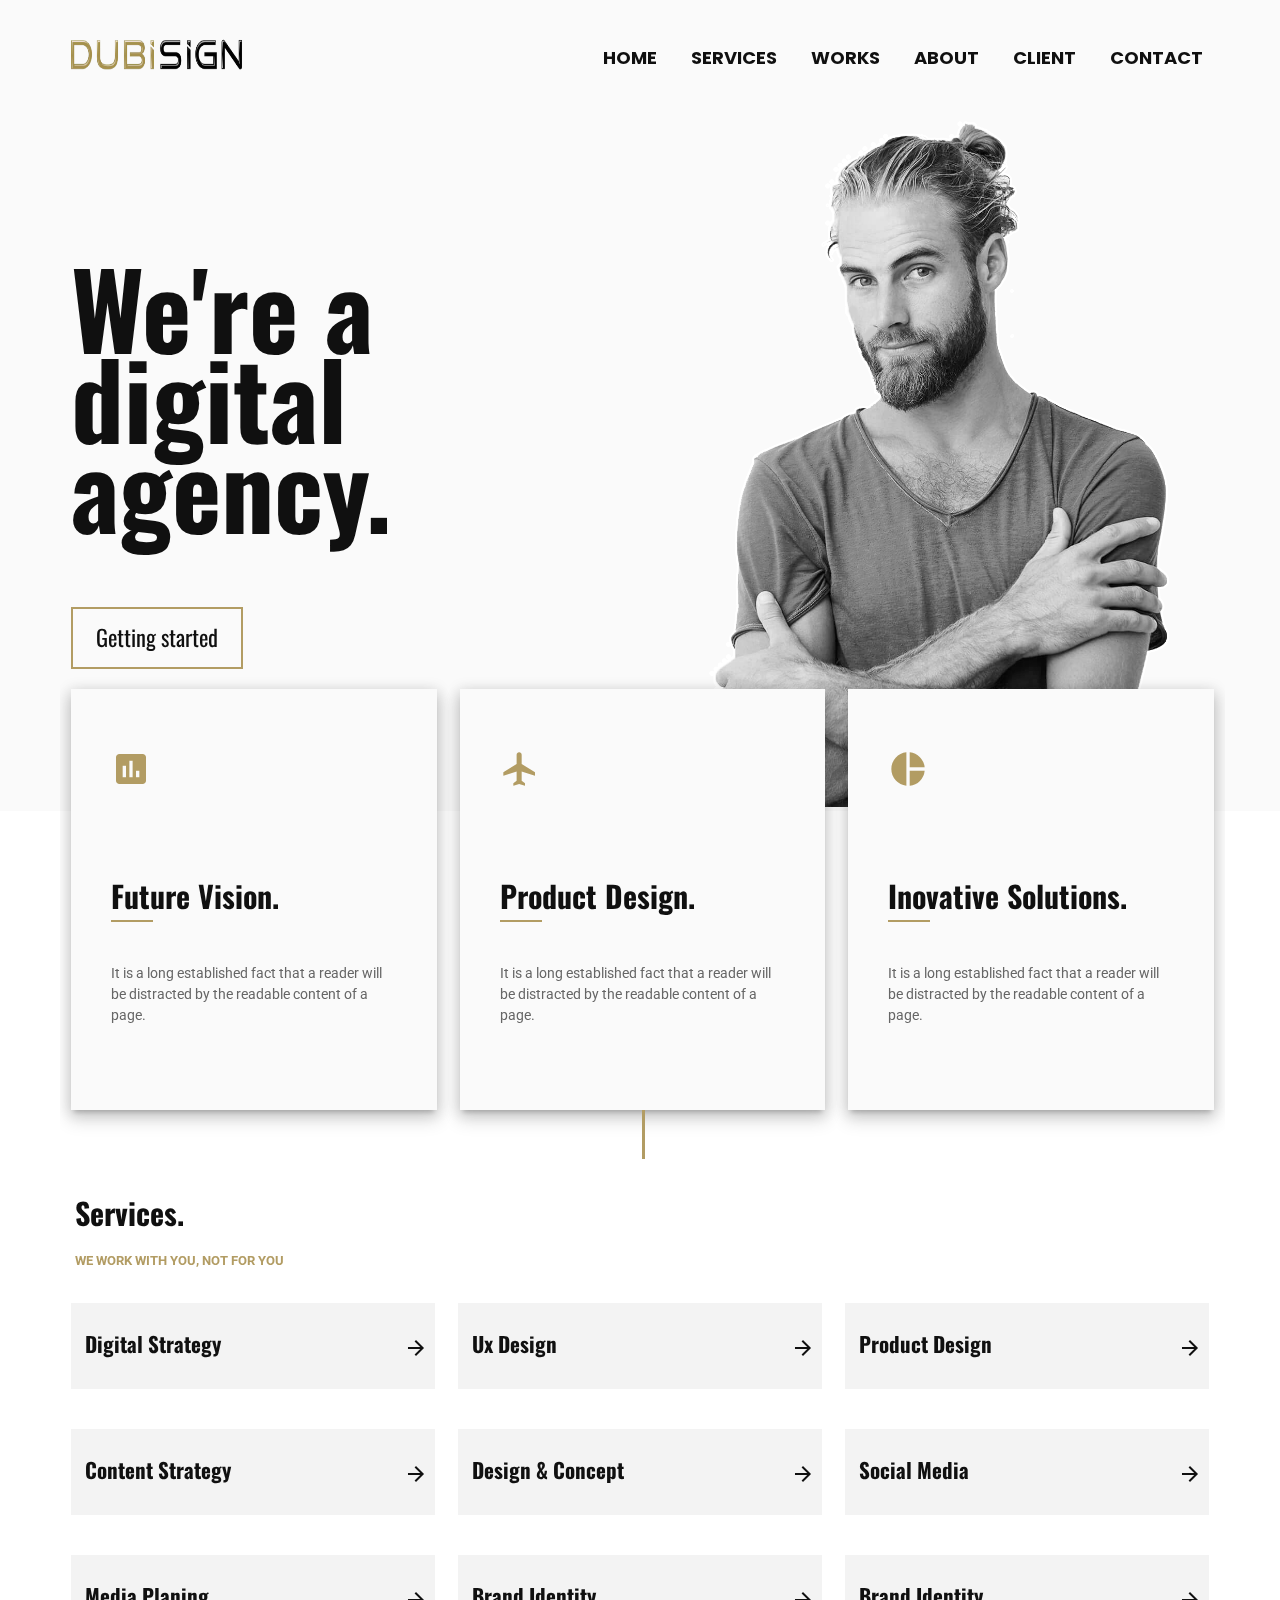
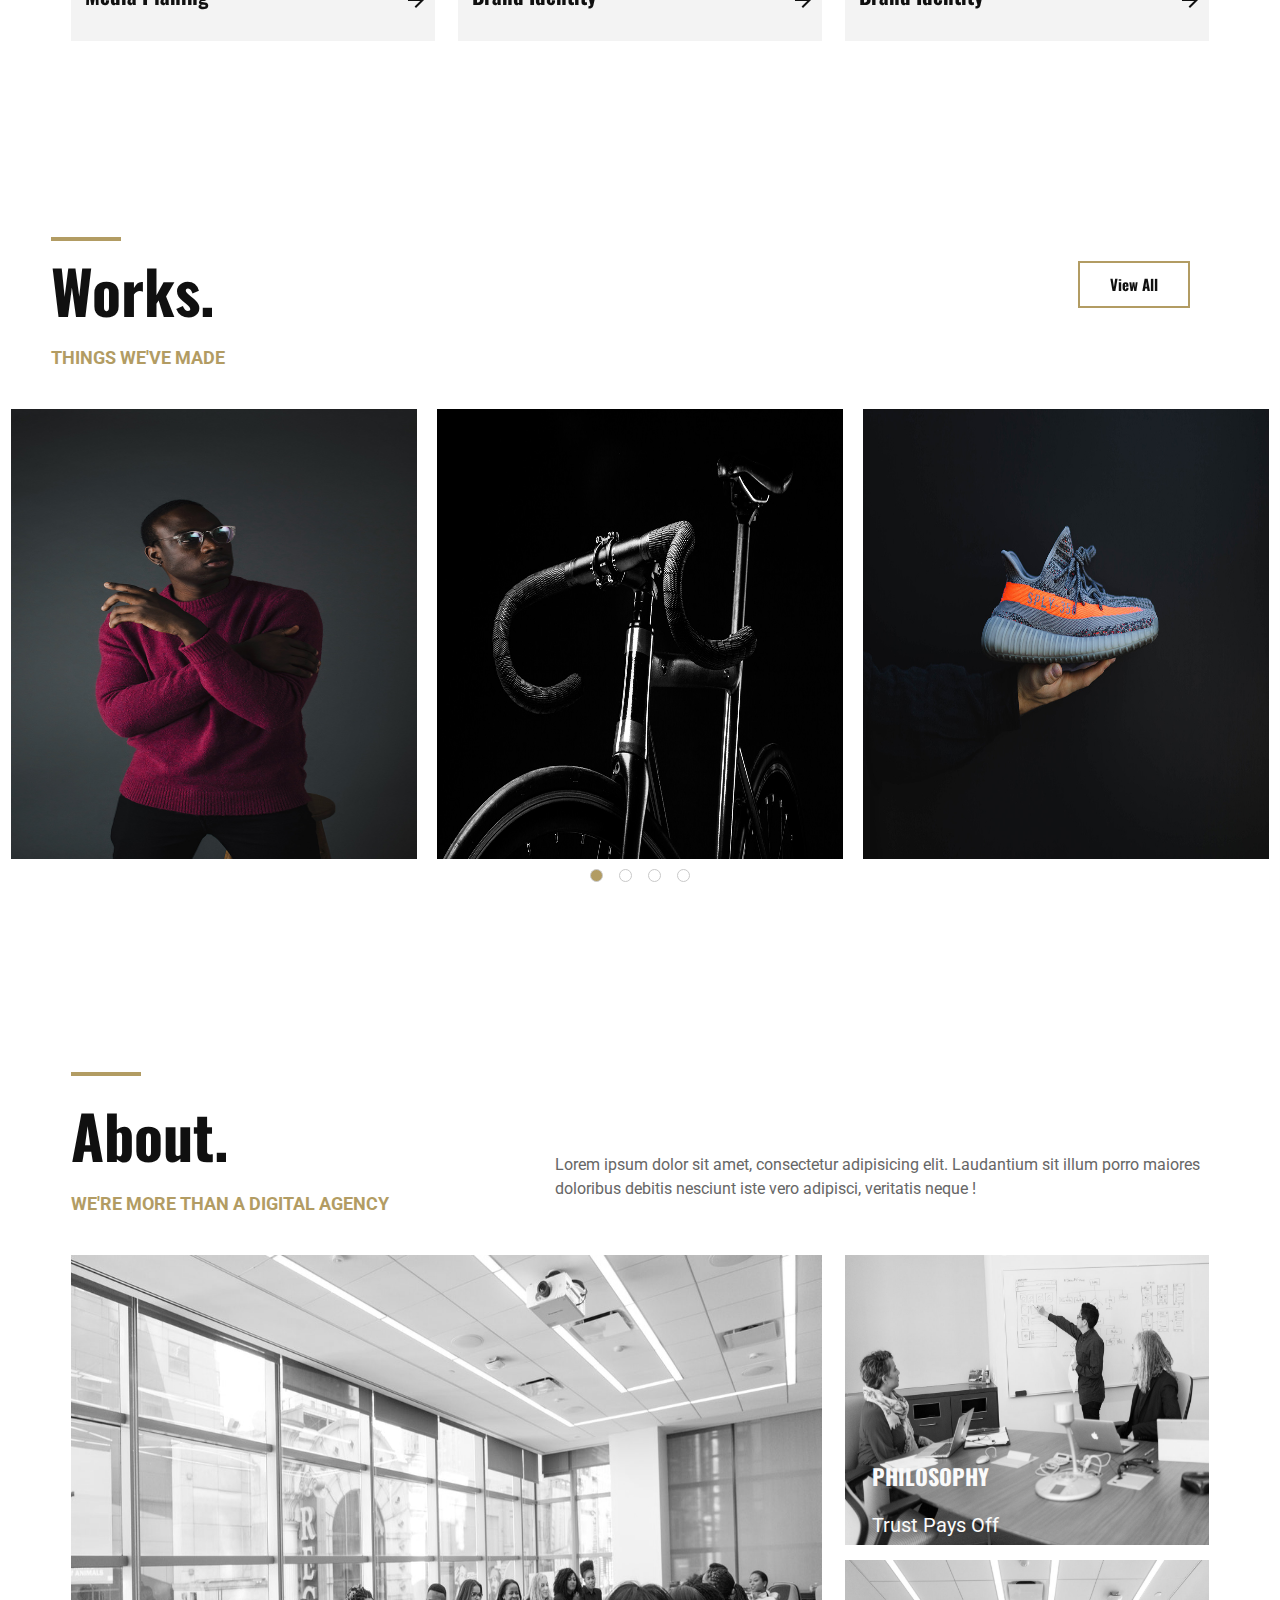
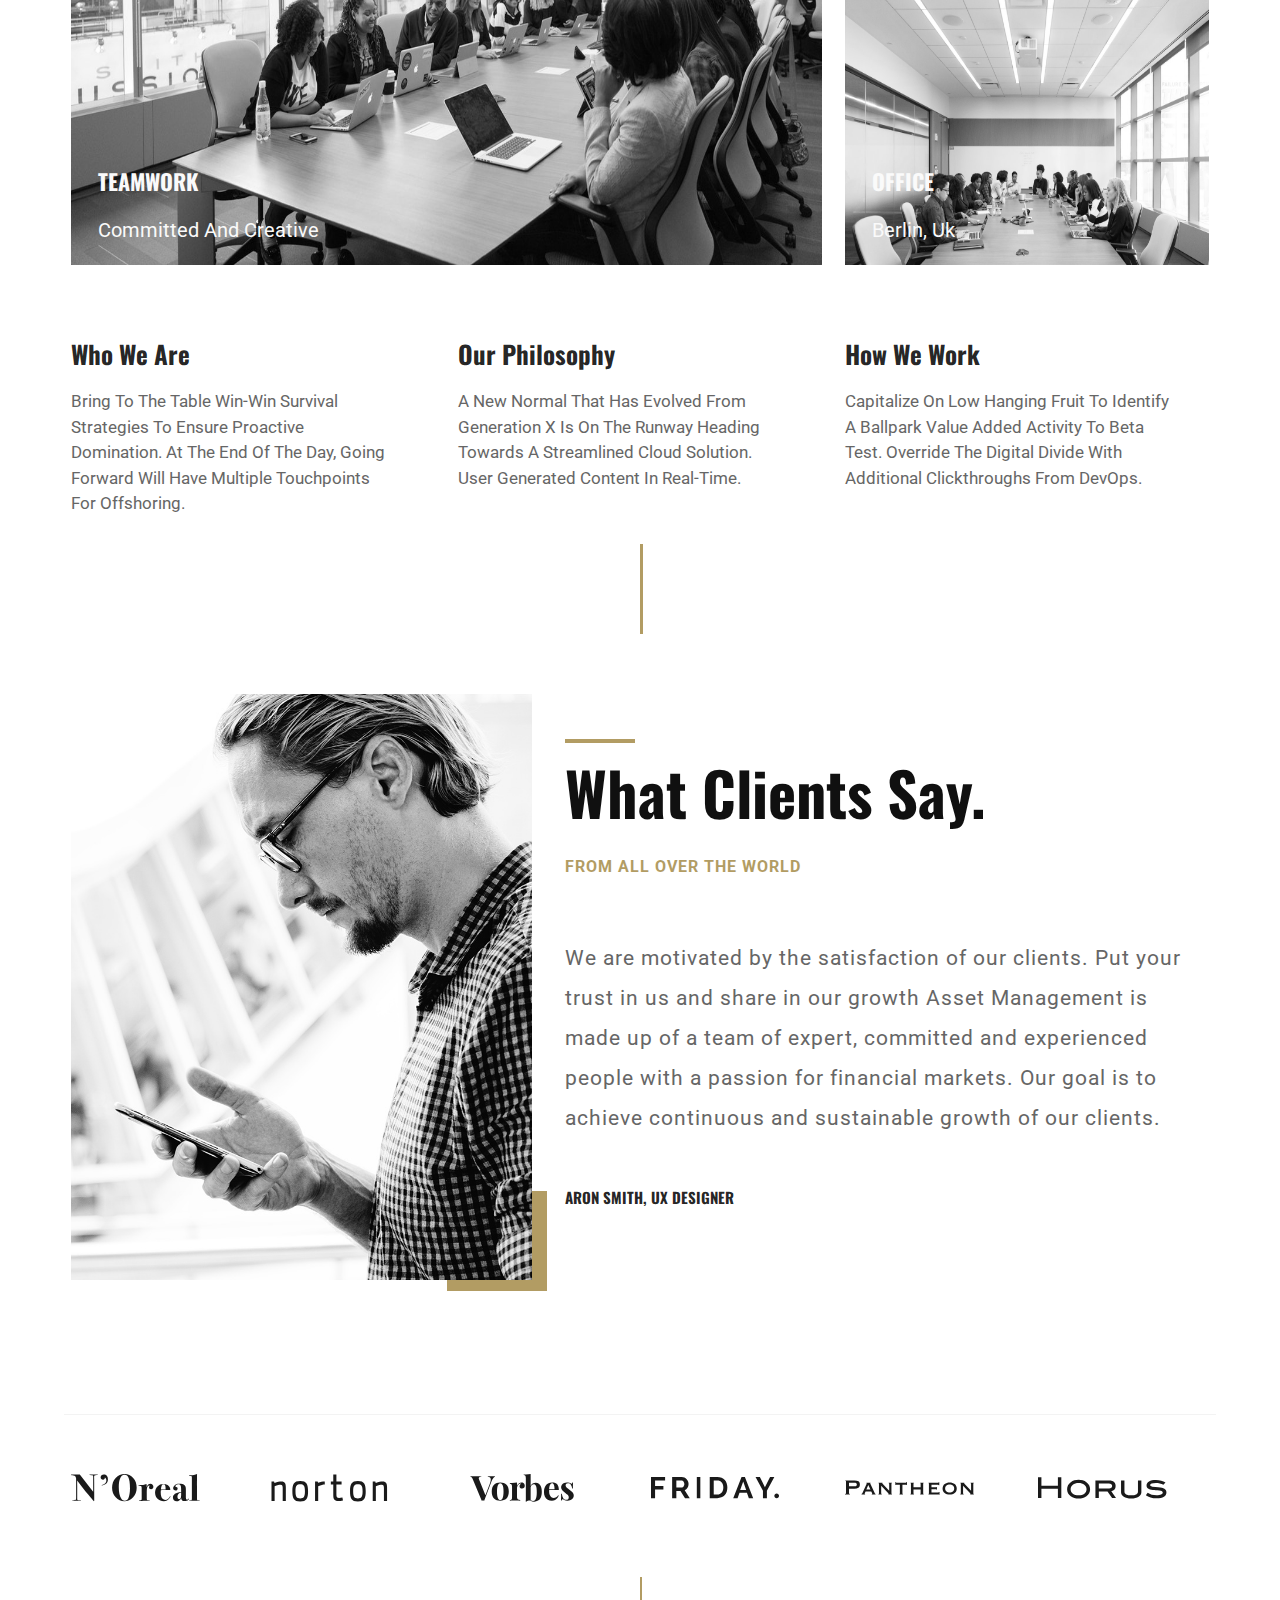
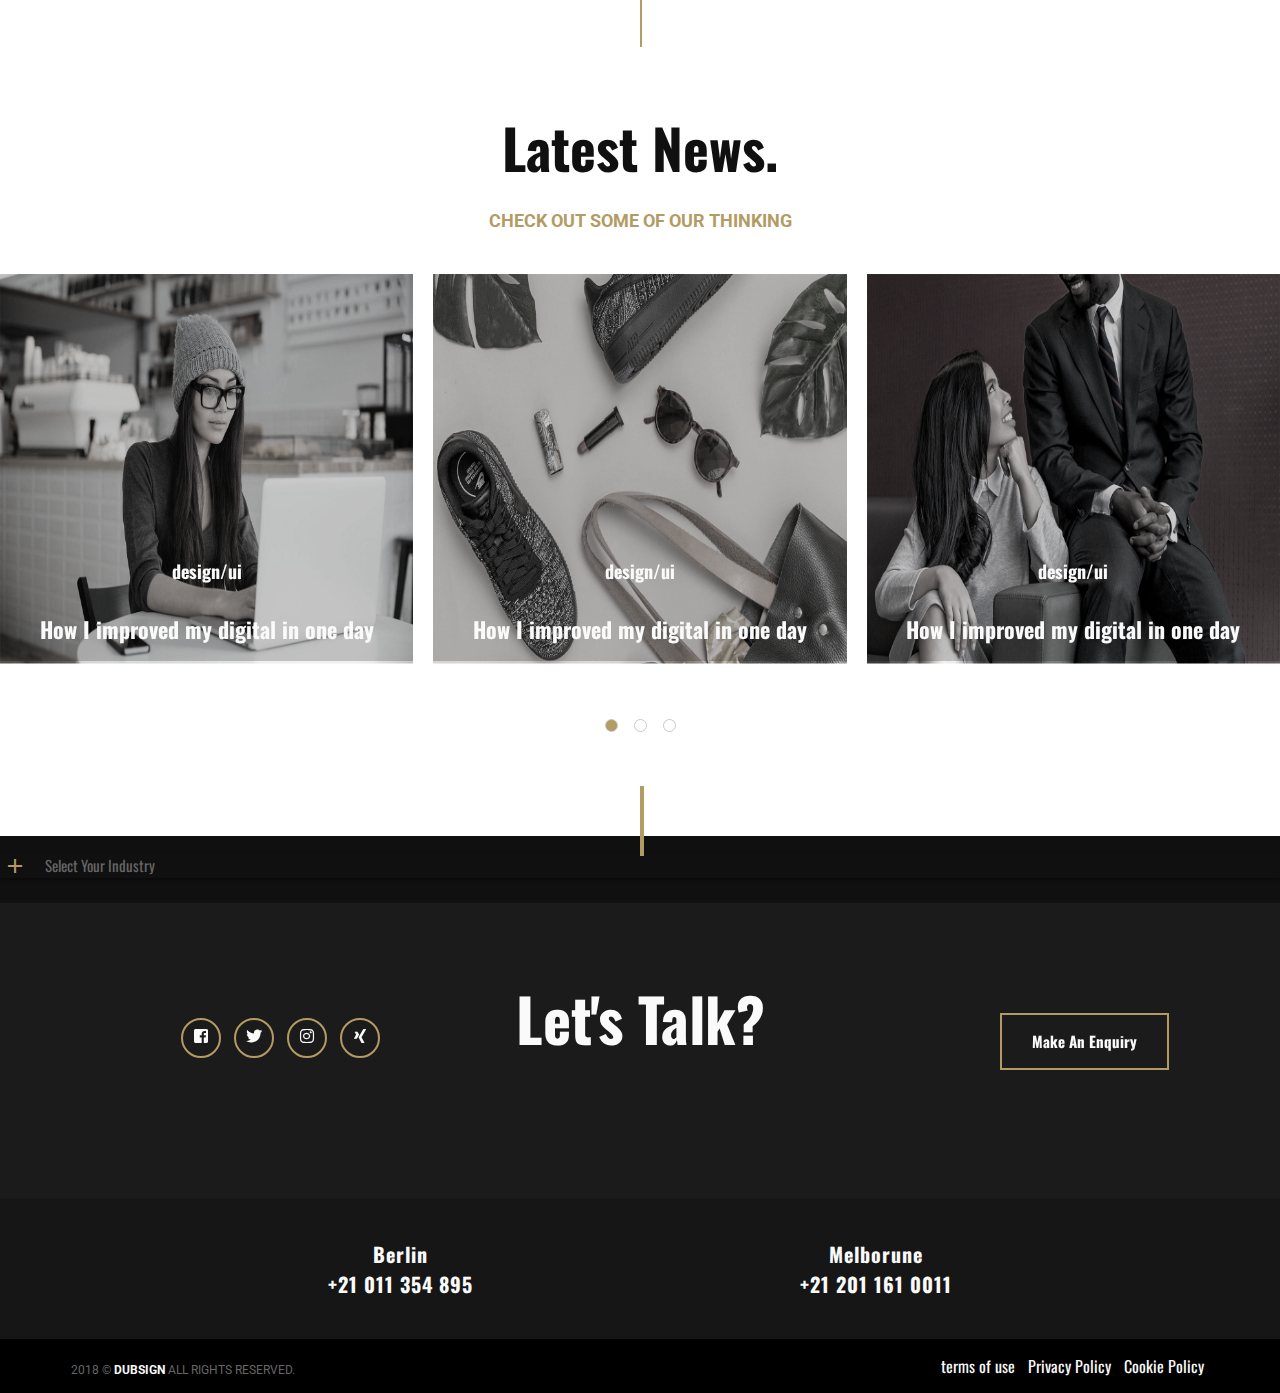
==== index.html @ 6639f005 "first commit" ====
<!DOCTYPE html>
<html>

<head>
    <meta charset="utf-8" />
    <meta http-equiv="X-UA-Compatible" content="IE=edge">
    <meta name="viewport" content="width=device-width, initial-scale=1">
    <title>gentium</title>
    <link rel="icon" href="img/favicon.png">
    <link rel="stylesheet" href="css/materialize.min.css" />
    <link rel="stylesheet" href="css/all.min.css" />
    <link rel="stylesheet" href="https://fonts.googleapis.com/icon?family=Material+Icons">
    <link rel="stylesheet" href="css/lightslider.min.css" />
    <link rel="stylesheet" href="css/owl.carousel.min.css">
    <link rel="stylesheet" href="css/owl.theme.default.min.css">
    <link rel="stylesheet" href="css/style.css" />

</head>

<body>
    <div class="mobile">
        <ul id="slide-out" class="sidenav">
            <li><a href="#" class="hvr-forward">home</a></li>
            <li><a href="service-single.html" class="hvr-forward">Services</a></li>
            <li><a href="project.html" class="hvr-forward">Works</a></li>
            <li><a href="#" class="hvr-forward">About</a></li>
            <li><a href="#" class="hvr-forward">client</a></li>
            <li><a href="contact.html" class="hvr-forward">contact</a></li>
        </ul>
        <a href="#" data-target="slide-out" class="sidenav-trigger show-on-large"><i class="material-icons">menu</i></a>
    </div>

    <nav class="scroll">
        <div class="container-fluid">
            <div class="nav-wrapper">
                <a href="#" class="brand-logo">
                    <img src="img/logoz (1).png"> </a>
                <ul id="nav-mobile" class="right hide-on-med-and-down">
                    <li><a href="#" class="hvr-underline-from-center">home</a></li>
                    <li><a href="service-single.html" class="hvr-underline-from-center"> Services</a></li>
                    <li><a href="project.html" class="hvr-underline-from-center">Works</a></li>
                    <li><a href="#" class="hvr-underline-from-center">About</a></li>
                    <li><a href="#" class="hvr-underline-from-center">client</a></li>
                    <li><a href="contact.html" class="hvr-underline-from-center">contact</a></li>

                </ul>
            </div>
        </div>
    </nav>
    <!-- Start Home -->
    <!-- Start navbar -->
    <div class="home">
        <nav class="nav">
            <div class="container-fluid">
                <div class="nav-wrapper">
                    <a href="#" class="brand-logo">
                        <img src="img/logo-one.png"> </a>
                    <ul id="nav-mobile" class="right hide-on-med-and-down">
                        <li><a href="#" class="hvr-underline-from-center">home</a></li>
                        <li><a href="service-single.html" class="hvr-underline-from-center"> Services</a></li>
                        <li><a href="project.html" class="hvr-underline-from-center">Works</a></li>
                        <li><a href="#" class="hvr-underline-from-center">About</a></li>
                        <li><a href="#" class="hvr-underline-from-center">client</a></li>
                        <li><a href="contact.html" class="hvr-underline-from-center">contact</a></li>

                    </ul>
                </div>
            </div>
        </nav>
        <!-- End navbar -->
        <div class="container-fluid">
            <div class="row">
                <div class="col s12 m12 l6">
                    <div class="text">
                        <h1>We're a digital agency.</h1>
                        <a href="#" class="hvr-sweep-to-right"> Getting started</a>
                    </div>
                </div>
                <div class="col s12 m12 l6">
                    <div class="home-img">
                        <img src="img/hero_01.png">
                    </div>
                </div>
            </div>
            <div class="special">
                <!-- <div class="container-fluid"> -->
                <div class="row">
                    <!-- <div class="col s12 m4 l4">
                        <a href="">
                            <div class="contant contant-active z-depth-3">
                                <div class="icon">
                                    <i class="material-icons">insert_chart</i>
                                </div>
                                <h2> future vision. </h2>
                                <p>It is a long established fact that a reader will be
                                    distracted by the readable content of a page.</p>
                            </div>
                        </a>

                    </div> -->
                    <div class="col s12 m12 l4">
                        <a href="#">
                            <div class="contant z-depth-3">
                                <div class="icon">
                                    <i class="material-icons">insert_chart</i>
                                </div>
                                <h2> future vision. </h2>
                                <p>It is a long established fact that a reader will be
                                    distracted by the readable content of a page.</p>
                            </div>
                        </a>

                    </div>
                    <div class="col s12 m12 l4">
                        <a href="#">
                            <div class="contant line z-depth-3">
                                <div class="icon">
                                    <i class="material-icons">airplanemode_active</i>
                                </div>
                                <h2> Product Design. </h2>
                                <p>It is a long established fact that a reader will be
                                    distracted by the readable content of a page.</p>
                            </div>
                        </a>

                    </div>
                    <div class="col s12 m12 l4">
                        <a href="">
                            <div class="contant square z-depth-3">
                                <div class="icon">
                                    <i class="material-icons">pie_chart</i>
                                </div>
                                <h2> Inovative Solutions. </h2>
                                <p>It is a long established fact that a reader will be
                                    distracted by the readable content of a page.</p>
                            </div>
                        </a>

                    </div>
                </div>
                <!-- </div> -->
            </div>

        </div>

    </div>

    <!-- End Home -->
    <!-- Start Services. -->
    <div class="services">
        <div class="container-fluid">
            <h2>Services.</h2>
            <p>WE WORK WITH YOU, NOT FOR YOU</p>
            <div class="row">
                <!-- <div class="col s12 m6 l4">
                    <div class="box">
                        <div class="icon">
                            <i class="material-icons">gesture</i>
                        </div>
                        <div class="title">
                            <h3> Digital Strategy</h3>
                        </div>
                        <div class="arrow-right">
                            <i class="material-icons">arrow_forward</i>
                        </div>
                    </div>
                </div> -->
                <div class="col s12 m6 l4">
                    <a href="#">
                        <div class="box-move">
                            <div class="contant">
                                <i class="material-icons log">gesture</i>

                                <h3> Digital Strategy</h3>

                                <i class="material-icons arrow">arrow_forward</i>
                            </div>
                        </div>
                    </a>
                </div>
                <div class="col s12 m6 l4">
                    <a href="#">
                        <div class="box-move">
                            <div class="contant">
                                <i class="material-icons log">color_lens</i>

                                <h3>ux design</h3>

                                <i class="material-icons arrow">arrow_forward</i>
                            </div>
                        </div>
                    </a>
                </div>
                <div class="col s12 m6 l4">
                    <a href="#">
                        <div class="box-move">
                            <div class="contant">
                                <i class="material-icons log">card_giftcard </i>

                                <h3>product design</h3>

                                <i class="material-icons arrow">arrow_forward</i>
                            </div>
                        </div>
                    </a>
                </div>
                <div class="col s12 m6 l4">
                    <a href="#">
                        <div class="box-move">
                            <div class="contant">
                                <i class="material-icons log">web</i>

                                <h3>Content Strategy</h3>

                                <i class="material-icons arrow">arrow_forward</i>
                            </div>
                        </div>
                    </a>
                </div>
                <div class="col s12 m6 l4">
                    <a href="#">
                        <div class="box-move">
                            <div class="contant">
                                <i class="material-icons log">gesture</i>

                                <h3>Design & Concept</h3>

                                <i class="material-icons arrow">arrow_forward</i>
                            </div>
                        </div>
                    </a>
                </div>
                <div class="col s12 m6 l4">
                    <a href="#">
                        <div class="box-move">
                            <div class="contant">
                                <i class="material-icons log">wallpaper</i>

                                <h3>social media</h3>

                                <i class="material-icons arrow">arrow_forward</i>
                            </div>
                        </div>
                    </a>
                </div>
                <div class="col s12 m6 l4">
                    <a href="#">
                        <div class="box-move">
                            <div class="contant">
                                <i class="material-icons log">lightbulb_outline </i>

                                <h3>media planing</h3>

                                <i class="material-icons arrow">arrow_forward</i>
                            </div>
                        </div>
                    </a>
                </div>
                <div class="col s12 m6 l4">
                    <a href="#">
                        <div class="box-move">
                            <div class="contant">
                                <i class="material-icons log">gesture</i>

                                <h3>Brand Identity</h3>

                                <i class="material-icons arrow">arrow_forward</i>
                            </div>
                        </div>
                    </a>
                </div>
                <div class="col s12 m6 l4">
                    <a href="#">
                        <div class="box-move">
                            <div class="contant">
                                <i class="material-icons log">gesture</i>

                                <h3>Brand Identity</h3>

                                <i class="material-icons arrow">arrow_forward</i>
                            </div>
                        </div>
                    </a>
                </div>


            </div>
        </div>
    </div>
    <!-- End Services. -->
    <!-- Start Works -->
    <div class="works">
        <div class="row">
            <div class="col s12 m10 l10">
                <h2>Works.</h2>
                <p> THINGS WE'VE MADE</p>
            </div>
            <div class="col s12 m2 l2">
                <div class="link">
                    <a href="#" class="hvr-sweep-to-right">view all</a>
                </div>
            </div>
            <div class="row">
                <div class="col s12 m12 l12">
                    <ul id="slider">
                        <li>
                            <a href="#">
                                <div class="container">
                                    <img src="img/works/01.jpg" alt="Avatar" class="image">
                                    <div class="middle">
                                        <div class="text">
                                            <h4>Design</h4>
                                            <p>website</p>
                                        </div>
                                    </div>
                                </div>
                            </a>
                        </li>
                        <li>
                            <a href="#">
                                <div class="container">
                                    <img src="img/works/02.jpg" alt="Avatar" class="image">
                                    <div class="middle">
                                        <div class="text">
                                            <h4>Design</h4>
                                            <p>website</p>
                                        </div>
                                    </div>
                                </div>
                            </a>
                        </li>
                        <li>
                            <a href="#">
                                <div class="container">
                                    <img src="img/works/03.jpg" alt="Avatar" class="image">
                                    <div class="middle">
                                        <div class="text">
                                            <h4>Design</h4>
                                            <p>website</p>
                                        </div>
                                    </div>
                                </div>
                            </a>
                        </li>
                        <li>
                            <a href="#">
                                <div class="container">
                                    <img src="img/works/04.jpg" alt="Avatar" class="image">
                                    <div class="middle">
                                        <div class="text">
                                            <h4>Design</h4>
                                            <p>website</p>
                                        </div>
                                    </div>
                                </div>
                            </a>
                        </li>
                        <li>
                            <a href="#">
                                <div class="container">
                                    <img src="img/works/05.jpg" alt="Avatar" class="image">
                                    <div class="middle">
                                        <div class="text">
                                            <h4>Design</h4>
                                            <p>website</p>
                                        </div>
                                    </div>
                                </div>
                            </a>
                        </li>
                        <li>
                            <a href="#">
                                <div class="container">
                                    <img src="img/works/06.jpg" alt="Avatar" class="image">
                                    <div class="middle">
                                        <div class="text">
                                            <h4>Design</h4>
                                            <p>website</p>
                                        </div>
                                    </div>
                                </div>
                            </a>
                        </li>
                        <li>
                            <a href="#">
                                <div class="container">
                                    <img src="img/works/07.jpg" alt="Avatar" class="image">
                                    <div class="middle">
                                        <div class="text">
                                            <h4>Design</h4>
                                            <p>website</p>
                                        </div>
                                    </div>
                                </div>
                            </a>
                        </li>
                        <li>
                            <a href="#">
                                <div class="container">
                                    <img src="img/works/08.jpg" alt="Avatar" class="image">
                                    <div class="middle">
                                        <div class="text">
                                            <h4>Design</h4>
                                            <p>website</p>
                                        </div>
                                    </div>
                                </div>
                            </a>
                        </li>
                    </ul>
                </div>
            </div>
        </div>
    </div>
    <!-- End Works -->
    <!-- Start About -->
    <div class="about">
        <div class="container-fluid">
            <div class="row">
                <div class="col s12 m12 l5">
                    <div class="text">
                        <h2>About.</h2>
                        <p>WE'RE MORE THAN A DIGITAL AGENCY</p>
                    </div>
                </div>
                <div class="col s12 m12 l7">
                    <div class="text-p">
                        <p>Lorem ipsum dolor sit amet, consectetur adipisicing elit. Laudantium sit illum porro maiores
                            doloribus debitis nesciunt iste vero adipisci, veritatis neque !</p>
                    </div>
                </div>
            </div>
        </div>


        <div class="row">
            <div class="container-fluid">
                <div class="col s12 m12 l8">
                    <div class="img-one">
                        <div class="overlay">
                            <h2>teamwork</h2>
                            <p>committed and creative</p>
                        </div>
                        <img src="img/about_01.jpg">
                    </div>
                </div>
                <div class="col s12 m12 l4">
                    <div class="row">
                        <div class="col s12 m12 l12">
                            <div class="img padding">
                                <div class="overlay">
                                    <h2>philosophy</h2>
                                    <p>trust pays off</p>
                                </div>
                                <img src="img/about_02.jpg">
                            </div>
                        </div>
                        <div class="col s12 m12 l12">
                            <div class="img">
                                <div class="overlay">
                                    <h2>office</h2>
                                    <p>berlin, uk</p>
                                </div>
                                <img src="img/about_03.jpg">
                            </div>
                        </div>
                    </div>
                </div>
            </div>
        </div>


    </div>
    <!-- End About -->
    <div class="second-about">
        <div class="container-fluid">
            <div class="row">
                <div class="col s12 m4 l4">
                    <div class="content-text">
                        <h2>Who we are </h2>
                        <p>Bring to the table win-win survival strategies to ensure proactive domination. At the end of
                            the day, going forward will have multiple touchpoints for offshoring.</p>
                    </div>
                </div>
                <div class="col s12 m4 l4">
                    <div class="content-text">
                        <h2>Our philosophy</h2>
                        <p>A new normal that has evolved from generation X is on the runway heading towards a
                            streamlined cloud solution. User generated content in real-time.</p>
                    </div>
                </div>
                <div class="col s12 m4 l4">
                    <div class="content-text">
                        <h2>How we work</h2>
                        <p>Capitalize on low hanging fruit to identify a ballpark value added activity to beta test.
                            Override the digital divide with additional clickthroughs from DevOps.</p>
                    </div>
                </div>
            </div>
        </div>
    </div>
    <!-- End Second-about -->
    <!-- Strat Client -->
    <div class="client">
        <div class="container-fluid">
            <div class="row">
                <div class="col s12 m5 l5">
                    <div class="img">
                        <img src="img/client_01.jpg">
                    </div>
                </div>
                <div class="col s12 m7 l7">
                    <div class="content">
                        <h2>What Clients Say.</h2>
                        <p class="from">FROM ALL OVER THE WORLD </p>
                        <p clss="text">
                            We are motivated by the satisfaction of our clients. Put your trust in us and share in our
                            growth Asset Management is made up of a team of expert, committed and experienced people
                            with a passion for financial markets. Our goal is to achieve continuous and sustainable
                            growth of our clients.
                        </p>
                        <h6>ARON SMITH, UX DESIGNER</h6>
                    </div>
                </div>
            </div>
        </div>
    </div>
    <!-- End Client -->
    <div class="brand">
        <div class="container-fluid">
            <div class="row">
                <div class="col s6 m4 l2">
                    <div class="img">
                        <svg viewBox="0 0 129 28" version="1.1" xmlns="http://www.w3.org/2000/svg" xmlns:xlink="http://www.w3.org/1999/xlink">
                            <title>NOreal</title>
                            <desc>Created with Sketch.</desc>
                            <g id="Sections" stroke="none" stroke-width="1" fill="none" fill-rule="evenodd">
                                <g id="Sections-/-Clients-/-Brands-&amp;-Testimonial-/-Light" transform="translate(-200.000000, -347.000000)"
                                    fill="#1A1A1A" fill-rule="nonzero">
                                    <g id="Outer">
                                        <g id="Inner" transform="translate(150.000000, 150.000000)">
                                            <g id="Content" transform="translate(0.000000, 195.000000)">
                                                <g id="Brands" transform="translate(50.000000, 0.000000)">
                                                    <g id="Row">
                                                        <g id="NOreal" transform="translate(0.000000, 2.000000)">
                                                            <path d="M26.77024,0.875840001 C26.77024,1.0024 26.67504,1.07856 26.48464,1.10432 C26.29424,1.13008 25.61552,1.16816 24.44736,1.21856 C23.76192,1.24432 23.3688,1.3832 23.26688,1.63744 C23.16608,1.78976 23.12688,2.60176 23.15264,4.07456 L23.19072,8.49184001 C23.21648,11.43744 23.2288,15.2824 23.2288,20.03008 L23.2288,26.50368 C23.2288,26.93488 23.1392,27.15104 22.96224,27.15104 C22.68224,27.15104 20.83648,25.04992 17.4216,20.8488 C14.00672,16.64768 10.25584,11.84288 6.16896,6.43552 L6.16896,9.25344001 C6.16896,10.21776 6.18128,11.05664 6.20704,11.76672 L6.20704,24.90432 C6.20704,25.43744 6.37168,25.76672 6.70208,25.8944 C7.23520001,26.09712 7.85680001,26.19904 8.56800001,26.19904 C9.40576001,26.19904 9.87504001,26.26288 9.97696001,26.38944 C10.00272,26.4152 10.01504,26.4656 10.01504,26.54176 C10.01504,26.74448 9.82464001,26.8464 9.44384001,26.8464 C9.21536001,26.8464 9.02496001,26.83408 8.87264001,26.80832 C7.92097006,26.7717818 6.96890474,26.7463934 6.01664,26.73216 C5.12848,26.73216 3.96032,26.75792 2.51328,26.80832 C1.80208,26.83408 1.49744,26.8464 1.59936,26.8464 C1.21856,26.8464 1.02816,26.7456 1.02816,26.54176 C1.02816,26.36368 1.58704,26.23712 2.70368,26.16096 C3.9984,26.06016 4.74768,25.85632 4.9504,25.55168 C5.07696,25.34896 5.1408,24.43504 5.1408,22.80992 L5.1408,7.15904001 C5.1408,5.55968 5.11504,4.59424 5.06464,4.26496 C4.91232,3.14832 4.46768,2.3352 3.73184,1.82784 C3.17296,1.44704 2.13248,1.23088 0.60928,1.18048 C0.20272,1.15472 0,1.04048 0,0.837760001 C0,0.60928 0.17808,0.49504 0.53312,0.49504 C0.68544,0.49504 1.23088,0.5208 2.17056,0.5712 C2.62752,0.59696 3.31296,0.60928 4.22688,0.60928 C6.10512,0.60928 7.62832001,0.58352 8.79648001,0.53312 L22.16256,17.7072 L22.16256,2.62752 C22.16256,2.01824 22.06176,1.63072 21.85792,1.46608 C21.6552,1.30144 21.22288,1.20624 20.5632,1.18048 L18.92576,1.10432 C18.62112,1.07856 18.4688,0.990080001 18.4688,0.837760001 C18.4688,0.63504 18.69728,0.53312 19.15424,0.53312 L19.992,0.53312 C20.14432,0.53312 20.39856,0.5208 20.7536,0.49504 L21.62944,0.49504 C24.19424,0.49504 25.69168,0.50736 26.12288,0.53312 C26.55408,0.55888 26.77024,0.67312 26.77024,0.875840001 Z M36.93312,5.21696 C36.93312,7.57792001 36.03264,9.29152001 34.22944,10.35776 C33.0624,11.0432 31.98272,11.38592 30.99264,11.38592 C30.81568,11.38592 30.72608,11.32208 30.72608,11.19552 C30.72608,11.06896 30.82688,10.97936 31.03072,10.92896 C33.9248,10.24352 35.37184,8.75840001 35.37184,6.4736 C35.37184,5.07696 34.8768,4.088 33.88672,3.50336 C33.88672,4.92576 33.26512,5.63584 32.0208,5.63584 C31.31072,5.63584 30.7328,5.40736 30.28816,4.9504 C29.84464,4.49344 29.62176,3.9088 29.62176,3.19872 C29.62176,2.36096 29.9208,1.68784 30.51776,1.18048 C31.1136,0.67312 31.90656,0.41888 32.89664,0.41888 C34.13984,0.41888 35.12544,0.850080001 35.84784,1.7136 C36.57136,2.576 36.93424,3.74416 36.93424,5.21696 L36.93312,5.21696 Z M65.67904,13.67072 C65.67904,17.47872 64.49184,20.69648 62.11856,23.324 C59.74528,25.95152 56.83216,27.26528 53.3792,27.26528 C50.00352,27.26528 47.10944,25.93248 44.69696,23.26688 C42.2856,20.60128 41.07936,17.39024 41.07936,13.63264 C41.07936,9.77424001 42.27888,6.54976 44.67792,3.96032 C47.07696,1.37088 50.05392,0.0761600001 53.60768,0.0761600001 C57.03488,0.0761600001 59.90432,1.3776 62.21376,3.97936 C64.52432,6.58112 65.67904,9.81232001 65.67904,13.67072 Z M58.97696,14.28 C58.97696,9.22880001 58.38112,5.49584 57.1872,3.08448 C56.40096,1.51088 55.15664,0.723520001 53.45536,0.723520001 C51.73056,0.723520001 50.35296,1.82784 49.32368,4.03648 C48.29552,6.24512 47.78144,9.20304001 47.78144,12.90912 C47.78144,18.29072 48.69536,22.31488 50.5232,24.98048 C51.2848,26.09712 52.38912,26.656 53.83616,26.656 C55.51168,26.656 56.69216,25.85632 57.3776,24.25696 C58.44384,21.76944 58.97696,18.44416 58.97696,14.28 Z M82.3928001,12.68064 C82.3928001,13.41648 82.1766401,14.02016 81.7454401,14.48944 C81.3131201,14.95984 80.7553601,15.19392 80.0699201,15.19392 C78.6990401,15.19392 78.0136001,14.55888 78.0136001,13.28992 C78.0136001,12.85872 78.1782401,12.42752 78.5086401,11.9952 C78.5848001,11.8944 78.6228801,11.8048 78.6228801,11.72864 C78.6228801,11.50016 78.4571201,11.38592 78.1278401,11.38592 C77.2643201,11.38592 76.6046401,12.05792 76.1476801,13.40416 C75.8934401,14.16576 75.7668801,16.03168 75.7668801,19.00192 L75.7668801,21.78176 L75.8049601,25.1328 C75.8049601,25.81824 76.1476801,26.1856 76.8331201,26.23712 C77.2385601,26.26288 77.7212801,26.2752 78.2801601,26.2752 C78.5590401,26.30096 78.6990401,26.38944 78.6990401,26.54176 C78.6990401,26.74448 78.5848001,26.8464 78.3563201,26.8464 L77.5947201,26.8464 C77.3662401,26.82064 76.2619201,26.80832 74.2817601,26.80832 C74.3825601,26.80832 73.8113601,26.82064 72.5681601,26.8464 L70.7022401,26.88448 L69.25408,26.88448 C68.9629357,26.9115466 68.6706349,26.9242553 68.37824,26.92256 C68.09824,26.92256 67.95936,26.83296 67.95936,26.656 C67.95936,26.47792 68.13632,26.38944 68.49248,26.38944 C69.53296,26.36368 70.1612801,26.25616 70.3774401,26.06576 C70.5924801,25.87536 70.7011201,25.31088 70.7011201,24.3712 L70.6630401,14.0896 C70.6630401,13.2272 70.5420801,12.63024 70.3012801,12.29984 C70.0593601,11.96944 69.52064,11.76672 68.68288,11.69056 C68.02208,11.64016 67.648,11.60096 67.55952,11.57632 C67.46992,11.55056 67.42512,11.46208 67.42512,11.30976 C67.42512,11.15744 67.52704,11.08128 67.73088,11.08128 C67.95936,11.08128 68.1744,11.0936 68.37824,11.11936 L69.13984,11.11936 C71.0942401,11.11936 73.2009601,10.7128 75.4611201,9.90080001 C75.5876801,10.40816 75.6515201,10.9928 75.6515201,11.65248 L75.6515201,13.25184 C76.1331201,12.00864 76.6595201,11.13168 77.2307201,10.62432 C77.8019201,10.11696 78.5456001,9.86272001 79.4595201,9.86272001 C80.3219201,9.86272001 81.0275201,10.12928 81.5729601,10.6624 C82.1184001,11.19552 82.3905601,11.86864 82.3905601,12.68064 L82.3928001,12.68064 Z M99.4100801,22.16256 C99.4100801,22.72144 99.0796801,23.45728 98.4200001,24.3712 C96.9976001,26.3256 95.1451201,27.30336 92.8603201,27.30336 C90.2955201,27.30336 88.1899201,26.49136 86.5390401,24.86624 C84.8892801,23.24224 84.0638401,21.15904 84.0638401,18.62112 C84.0638401,16.1336 84.8635201,14.05824 86.4628801,12.39504 C88.0622401,10.73184 90.0547201,9.90080001 92.4414401,9.90080001 C94.0654401,9.90080001 95.4497601,10.25584 96.5921601,10.96704 C97.8611201,11.7544 98.6865601,12.88336 99.0673601,14.35616 C99.1681601,14.81312 99.2454401,15.35856 99.2958401,15.9936 C98.7123201,16.044 96.3636801,16.0832 92.2510401,16.10784 C91.6160001,16.10784 90.8174401,16.1336 89.8520001,16.184 C89.7825371,16.9564308 89.7444258,17.7313608 89.7377601,18.50688 C89.7377601,21.47712 90.3593601,23.58384 91.6036801,24.82816 C92.3395201,25.564 93.2411201,25.93248 94.3073601,25.93248 C95.1955201,25.93248 96.0523201,25.62784 96.8777601,25.01856 C97.7020779,24.4103112 98.3521012,23.5961407 98.7627201,22.6576 C98.9654401,22.176 99.1312001,21.93408 99.2577601,21.93408 C99.3585601,21.93408 99.4100801,22.01024 99.4100801,22.16256 Z M94.6120001,15.53664 C94.6377601,13.58224 94.4977601,12.22368 94.1931201,11.46208 C93.8884801,10.70048 93.3553601,10.31968 92.5937601,10.31968 C91.0448001,10.31968 90.1566401,12.05904 89.9281601,15.53664 C90.4612801,15.51088 91.5779201,15.49856 93.2792001,15.49856 C93.7865601,15.49856 94.2312001,15.51088 94.6120001,15.53664 Z M118.10288,24.79008 C118.10288,24.9928 117.90016,25.27168 117.4936,25.62784 C116.4016,26.61792 115.05648,27.11296 113.45712,27.11296 C112.41552,27.11296 111.66064,26.8968 111.19136,26.4656 C110.72096,26.0344 110.41072,25.25936 110.2584,24.14272 C109.116,26.2248 107.55472,27.26528 105.57456,27.26528 C104.48256,27.26528 103.60112,26.92256 102.928,26.23712 C102.256,25.55168 101.92,24.66352 101.92,23.57152 C101.92,20.3728 104.66064,18.48112 110.14416,17.8976 L110.14416,17.09792 C110.14416,14.55888 110.05456,12.99872 109.8776,12.41408 L109.83952,12.22368 C109.48448,10.95472 108.58288,10.31968 107.13584,10.31968 C106.29808,10.31968 105.62496,10.56048 105.1176,11.0432 C104.61024,11.5248 104.356,11.9952 104.356,12.45216 C104.356,12.7064 104.66064,12.85872 105.26992,12.90912 C106.18384,12.98528 106.6408,13.54416 106.6408,14.58464 C106.6408,15.14352 106.45712,15.60608 106.08864,15.97456 C105.72016,16.34304 105.24416,16.52672 104.66064,16.52672 C103.9248,16.52672 103.32112,16.30496 102.85184,15.86032 C102.38144,15.41568 102.14736,14.8512 102.14736,14.16576 C102.14736,13.07376 102.6928,12.08368 103.7848,11.19552 C104.8768,10.30736 106.3104,9.86272001 108.08784,9.86272001 C110.72768,9.86272001 112.56784,10.33312 113.60944,11.27168 C114.4472,12.05904 114.86608,13.42992 114.86608,15.38432 L114.86608,21.896 C114.86608,23.16496 114.8784,23.9008 114.90416,24.10464 C115.03072,25.17088 115.3992,25.704 116.00848,25.704 C116.43968,25.704 116.9728,25.39936 117.60784,24.79008 C117.7344,24.66352 117.83632,24.59968 117.91248,24.59968 C118.03904,24.59968 118.10288,24.66352 118.10288,24.79008 Z M110.14416,20.25856 L110.14416,18.39264 C107.68128,18.87424 106.4504,20.27088 106.4504,22.58144 C106.4504,24.35888 107.05968,25.24704 108.27824,25.24704 C108.96368,25.24704 109.4464,24.86624 109.72528,24.10464 C110.00528,23.34304 110.14416,22.06064 110.14416,20.25856 Z M128.72272,26.54176 C128.72272,26.74448 128.24112,26.8464 127.27568,26.8464 C127.0472,26.8464 126.33712,26.82064 125.1432,26.77024 C124.546942,26.7451286 123.950226,26.7324325 123.35344,26.73216 C122.79568,26.73216 121.75408,26.75792 120.23088,26.80832 L119.08848,26.8464 C118.53072,26.87216 118.25072,26.78256 118.25072,26.57984 C118.25072,26.37712 118.54304,26.28864 119.12656,26.31328 C120.01584,26.33904 120.52992,26.24944 120.6688,26.04672 C120.8088,25.844 120.87824,25.0824 120.87824,23.76192 L120.87824,3.69376 C120.87824,2.83136 120.78976,2.31616 120.61168,2.15152 C120.43472,1.98688 119.91392,1.904 119.0504,1.904 C118.41648,1.904 118.0984,1.8144 118.0984,1.63744 C118.0984,1.43472 118.4288,1.32048 119.08848,1.29472 C121.93216,1.19392 124.25504,0.761600001 126.05712,0 C126.03248,0.761600001 126.01904,5.21696 126.01904,13.36608 L126.01904,22.848 C126.01904,24.57392 126.06384,25.58304 126.15344,25.87536 C126.24192,26.16656 126.55216,26.30096 127.08528,26.2752 L128.22768,26.23712 C128.55808,26.23712 128.72272,26.33792 128.72272,26.54176 Z"
                                                                id="icons/Client_02"></path>
                                                        </g>
                                                    </g>
                                                </g>
                                            </g>
                                        </g>
                                    </g>
                                </g>
                            </g>
                        </svg>
                    </div>
                </div>
                <!-- Two -->
                <div class="col s6 m4 l2">
                    <div class="img">
                        <svg viewBox="0 0 116 28" version="1.1" xmlns="http://www.w3.org/2000/svg" xmlns:xlink="http://www.w3.org/1999/xlink">
                            <!-- Generator: Sketch 52 (66869) - http://www.bohemiancoding.com/sketch -->
                            <title>Norton</title>
                            <desc>Created with Sketch.</desc>
                            <g id="Sections" stroke="none" stroke-width="1" fill="none" fill-rule="evenodd">
                                <g id="Sections-/-Clients-/-Brands-&amp;-Testimonial-/-Light" transform="translate(-389.000000, -347.000000)"
                                    fill="#1A1A1A" fill-rule="nonzero">
                                    <g id="Outer">
                                        <g id="Inner" transform="translate(150.000000, 150.000000)">
                                            <g id="Content" transform="translate(0.000000, 195.000000)">
                                                <g id="Brands" transform="translate(50.000000, 0.000000)">
                                                    <g id="Row">
                                                        <g id="Norton" transform="translate(189.000000, 2.000000)">
                                                            <path d="M3.0348,8.87972 C13.26132,5.5274 14.33484,8.7404 14.33484,13.48808 L14.33484,27.03236 L11.20608,27.03236 L11.20608,14.55944 C11.20608,10.69304 10.87884,9.43808 3.12876,12.23096 L3.12876,27.03452 L0,27.03452 L0,7.4822 L2.56716,7.4822 L3.0348,8.87972 Z M36.56016,17.25944 C36.56016,24.28808 35.2026,27.5 28.71504,27.5 C22.22424,27.5 20.86884,24.287 20.86884,17.25944 C20.86884,10.27508 22.22424,7.01996 28.71504,7.01996 C35.2026,7.0178 36.56016,10.27508 36.56016,17.25944 Z M33.43032,17.25944 C33.43032,11.48684 32.16996,10.13576 28.71504,10.13576 C25.25904,10.13576 23.9976,11.48468 23.9976,17.25944 C23.9976,23.08064 25.25904,24.38096 28.71504,24.38096 C32.16996,24.37988 33.43032,23.07632 33.43032,17.25944 Z M53.27424,10.55588 C51.36156,10.64876 49.86576,10.97384 46.69164,12.18452 L46.69164,27.03236 L43.56288,27.03236 L43.56288,7.4822 L46.13112,7.4822 L46.59768,8.8322 C49.167,7.90232 50.89392,7.4822 53.27532,7.4822 L53.27424,10.55588 Z M71.48412,26.474 C62.70696,28.34024 61.7706,25.45232 61.7706,21.02972 L61.7706,10.60232 L59.346,10.60232 L59.346,7.48328 L61.7706,7.48328 L61.7706,0.5 L64.89936,0.5 L64.89936,7.4822 L70.0812,7.4822 L70.0812,10.60232 L64.89936,10.60232 L64.89936,20.14412 C64.89936,23.49644 65.36916,24.56672 70.92144,23.49644 L71.48412,26.474 Z M94.22244,17.25944 C94.22244,24.28808 92.86488,27.5 86.37624,27.5 C79.88436,27.5 78.53112,24.287 78.53112,17.25944 C78.53112,10.27508 79.88436,7.01996 86.37624,7.01996 C92.86488,7.0178 94.22244,10.27508 94.22244,17.25944 Z M91.09584,17.25944 C91.09584,11.48684 89.83656,10.13576 86.37948,10.13576 C82.92672,10.13576 81.66528,11.48468 81.66528,17.25944 C81.66528,23.08064 82.92672,24.38096 86.37948,24.38096 C89.83656,24.37988 91.09584,23.07632 91.09584,17.25944 Z M104.25996,8.87972 C114.48756,5.52848 115.56,8.7404 115.56,13.487 L115.56,27.03236 L112.43232,27.03236 L112.43232,14.55944 C112.43232,10.69304 112.10616,9.43808 104.355,12.23096 L104.355,27.03452 L101.22732,27.03452 L101.22732,7.4822 L103.79664,7.4822 L104.25996,8.87972 Z"
                                                                id="icons/Client_01"></path>
                                                        </g>
                                                    </g>
                                                </g>
                                            </g>
                                        </g>
                                    </g>
                                </g>
                            </g>
                        </svg>
                    </div>
                </div>
                <!-- Three -->
                <div class="col s6 m4 l2">
                    <div class="img">
                        <svg viewBox="0 0 119 32" version="1.1" xmlns="http://www.w3.org/2000/svg" xmlns:xlink="http://www.w3.org/1999/xlink">
                            <!-- Generator: Sketch 52 (66869) - http://www.bohemiancoding.com/sketch -->
                            <title>Vorbes</title>
                            <desc>Created with Sketch.</desc>
                            <g id="Sections" stroke="none" stroke-width="1" fill="none" fill-rule="evenodd">
                                <g id="Sections-/-Clients-/-Brands-&amp;-Testimonial-/-Light" transform="translate(-565.000000, -345.000000)"
                                    fill="#1A1A1A" fill-rule="nonzero">
                                    <g id="Outer">
                                        <g id="Inner" transform="translate(150.000000, 150.000000)">
                                            <g id="Content" transform="translate(0.000000, 195.000000)">
                                                <g id="Brands" transform="translate(50.000000, 0.000000)">
                                                    <g id="Row">
                                                        <g id="Vorbes" transform="translate(365.000000, 0.000000)">
                                                            <path d="M24.9114783,2.55043478 C25.9422017,2.55840129 26.9727589,2.51981124 28,2.43478261 L28,3.22243478 C27.3243478,3.48173913 26.6584348,3.98573913 26.0010435,4.73565218 C25.3412174,5.48556522 24.7593044,6.54834783 24.2577391,7.92278261 L15.7043478,30.4347826 C15.4,30.4104348 14.924,30.3982609 14.2787826,30.3982609 C13.6554783,30.3982609 13.2013913,30.4104348 12.914087,30.4347826 L2.55408696,5.74608696 C2.212,4.87443479 1.80904348,4.24139131 1.35739131,3.8506087 C0.902086957,3.46104348 0.448,3.25165218 7.81597009e-14,3.22365218 L7.81597009e-14,2.43721739 C1.62643478,2.51391305 3.68382609,2.55286957 6.17947827,2.55286957 C8.93808696,2.55286957 10.9906087,2.51391305 12.3394783,2.43721739 L12.3394783,3.22365218 C11.3193044,3.2626087 10.5913044,3.38069565 10.1530435,3.57913044 C9.70626088,3.78243479 9.48834783,4.15008696 9.48834783,4.68939131 C9.48834783,5.10086957 9.65026088,5.71443479 9.98382609,6.53495653 L17.1335652,24.1944348 L22.1236522,11.1196522 C22.8747826,9.05495653 23.2521739,7.44800001 23.2521739,6.30486957 C23.2521739,5.25304348 22.9648696,4.48608696 22.3878261,4.00643479 C21.8156522,3.52313044 20.9659131,3.26504348 19.8459131,3.22486957 L19.8459131,2.43843478 C21.6659131,2.51147826 23.3532174,2.55043478 24.9114783,2.55043478 Z M41.2330435,12.2226087 C42.9593044,13.8782609 43.826087,16.5078261 43.826087,20.104 C43.826087,23.688 42.9629566,26.3066087 41.2330435,27.9561739 C39.5043479,29.6057392 37.1243479,30.4347826 34.0942609,30.4347826 C31.0678261,30.4347826 28.6866087,29.6081739 26.9481739,27.9573913 C25.2170435,26.3066087 24.3478261,23.6867826 24.3478261,20.104 C24.3478261,16.5212174 25.2158261,13.8953044 26.9481739,12.2323478 C28.6829565,10.5706087 31.0678261,9.73913044 34.0942609,9.73913044 C37.1243479,9.73913044 39.5043479,10.5657391 41.2330435,12.2226087 Z M31.3685218,12.8556522 C30.6904348,14.4382609 30.3459131,16.8547826 30.3459131,20.104 C30.3459131,23.3422609 30.6867826,25.7490435 31.3685218,27.3194783 C32.0478261,28.8899131 32.9608696,29.6739131 34.0954783,29.6739131 C35.2471305,29.6739131 36.1577392,28.8923478 36.8224348,27.3267826 C37.4932174,25.766087 37.8231305,23.3556522 37.8231305,20.104 C37.8231305,16.8389565 37.4932174,14.4212174 36.8224348,12.8434783 C36.1553044,11.2669565 35.2471305,10.4793044 34.0954783,10.4793044 C32.9608696,10.4793044 32.0466087,11.2706087 31.3685218,12.8544348 L31.3685218,12.8556522 Z M55.3474783,10.7763478 C56.2676803,10.0910638 57.3873377,9.72668334 58.5346087,9.73913044 C59.3246957,9.73913044 59.988174,9.91078262 60.5213913,10.2553044 C61.0570435,10.5986087 61.4526957,11.0344348 61.7046957,11.5761739 C61.9627827,12.1166957 62.0869566,12.6937391 62.0869566,13.3194783 C62.0869566,14.2836522 61.8069566,15.070087 61.2457392,15.6812174 C60.688174,16.2899131 59.9492174,16.5942609 59.030087,16.5942609 C58.1365218,16.5942609 57.4328696,16.3690435 56.9166957,15.9198261 C56.3993044,15.4693913 56.14,14.8606957 56.14,14.1022609 C56.14,12.8593044 56.7146087,11.8427826 57.8613913,11.0563478 C57.7040219,11.0199722 57.5432391,11.0003844 57.3817392,10.9979131 C57.2027826,10.9979131 57.0006957,11.0295652 56.7706087,11.0916522 C56.1095653,11.1939131 55.5008696,11.5104348 54.9554783,12.0375652 C54.4016705,12.5750165 53.9623084,13.218945 53.6638261,13.9306087 C53.3631486,14.6075308 53.2036676,15.3386576 53.1951305,16.0793044 L53.1951305,26.4198261 C53.1951305,27.6250435 53.4873044,28.4589565 54.0753044,28.9215652 C54.6608696,29.3841739 55.5994783,29.6154783 56.8874783,29.6154783 L56.8874783,30.4347826 C53.6236522,30.3373913 51.5431305,30.2862609 50.6495653,30.2862609 C49.8168696,30.2862609 47.9530435,30.3373913 45.0434783,30.4347826 L45.0434783,29.6154783 C45.6643479,29.6154783 46.1634783,29.5326957 46.5250435,29.3695652 C46.8902609,29.2027826 47.1495653,28.9191305 47.3078261,28.5113044 C47.466087,28.1059131 47.5488696,27.5398261 47.5488696,26.8191305 L47.5488696,14.5234783 C47.5488696,13.3182609 47.3626087,12.4417391 46.9949566,11.906087 C46.6212174,11.3655652 45.9747826,11.0965217 45.0446957,11.0965217 L45.0446957,10.2735652 C45.8525143,10.3485101 46.6633222,10.3866945 47.4746087,10.388 C49.7815653,10.388 51.6892174,10.2102609 53.1963479,9.85600001 L53.1963479,13.4716522 C53.6954783,12.3674783 54.4137392,11.4690435 55.3474783,10.7763478 Z M71.1273044,10.9346087 C72.1474783,10.2893913 73.3271305,9.96800001 74.6699131,9.96800001 C76.0126957,9.96800001 77.202087,10.3478261 78.2417392,11.1086957 C79.2765218,11.8707826 80.092174,13.0187826 80.6813914,14.5539131 C81.2718261,16.0914783 81.5652174,17.9808696 81.5652174,20.2269565 C81.5652174,22.8613913 81.1756522,25.0234783 80.4026088,26.7156522 C79.6283479,28.4041739 78.5813914,29.6373913 77.2714783,30.414087 C75.9566957,31.1883478 74.4787827,31.5754783 72.8219131,31.5754783 C71.0554783,31.5754783 69.636,31.1104348 68.5513044,30.1803478 C68.3537026,30.1642564 68.15546,30.1573504 67.9572174,30.1596522 C67.1269566,30.1596522 66.3113044,30.3033044 65.5224348,30.5772174 C64.7335653,30.8523478 64.1005218,31.2114783 63.6306087,31.6521739 L63.0499131,31.2833044 C63.2264348,30.6137392 63.3116522,29.8747826 63.3116522,29.0761739 L63.3116522,4.76 C63.3116522,3.53530435 63.1266087,2.64782609 62.7638261,2.1 C62.3986087,1.55217391 61.7655653,1.27826087 60.8695653,1.27826087 L60.8695653,0.444347826 C61.668174,0.524695653 62.4570435,0.561217392 63.2410435,0.561217392 C65.4749566,0.561217392 67.3363479,0.373739131 68.8154783,-1.77635684e-15 L68.8154783,13.7443478 C69.3365218,12.516 70.1083479,11.5810435 71.1285218,10.9346087 L71.1273044,10.9346087 Z M71.6495653,30.7391305 C74.4227827,30.7391305 75.8093914,27.4241739 75.8093914,20.7881739 C75.8093914,17.5389565 75.5208696,15.204 74.9413914,13.7918261 C74.3619131,12.3784348 73.5194783,11.6711304 72.414087,11.6711304 C71.5813914,11.6711304 70.8266087,11.9803478 70.1473044,12.6 C69.4692174,13.2196522 69.0273044,14.0608696 68.8142609,15.1187826 L68.8142609,29.6751305 C69.648174,30.3836522 70.5953044,30.7391305 71.6495653,30.7391305 Z M89.9408696,19.936 C89.9408696,21.6196522 90.1843479,23.0123478 90.6676522,24.1177391 C91.1546088,25.2231305 91.7876522,26.0339131 92.5594783,26.5464348 C93.3386088,27.0601739 94.1640001,27.3146087 95.0514783,27.3146087 C97.2147827,27.3146087 98.9507827,26.3017391 100.257044,24.2723478 L100.946087,24.4951305 C100.617391,25.5299131 100.102435,26.5038261 99.4024349,27.3973913 C98.6844599,28.3075562 97.7810356,29.0545309 96.752174,29.5886957 C95.6808696,30.1486957 94.4610435,30.4347826 93.0914783,30.4347826 C91.2800001,30.4347826 89.6973914,30.0634783 88.3314783,29.3196522 C86.9704348,28.5770435 85.9027827,27.4497392 85.1419131,25.9353044 C84.3798261,24.422087 84.0000001,22.54 84.0000001,20.2890435 C84.0000001,17.9906087 84.4066088,16.0525218 85.2320001,14.4747826 C86.0513044,12.8970435 87.1822609,11.7113044 88.632174,10.9248696 C90.0796522,10.1335652 91.7486957,9.73913044 93.644174,9.73913044 C98.5770435,9.73913044 101.043478,12.5452174 101.043478,18.1586087 L89.9920001,18.1586087 C89.9603479,18.5250435 89.9408696,19.1179131 89.9408696,19.936 Z M95.4653914,12.4977391 C95.0125218,11.1878261 94.3210435,10.5316522 93.3994783,10.5316522 C92.4645218,10.5316522 91.6914783,11.0916522 91.0645218,12.2116522 C90.4436522,13.3292174 90.060174,15.0688696 89.920174,17.4293913 L96.0886957,17.4293913 C96.1288696,15.4535652 95.9206957,13.810087 95.4653914,12.4989565 L95.4653914,12.4977391 Z M106.102957,27.7102609 C106.93687,28.9446957 108.115304,29.5631305 109.643131,29.5631305 C110.393044,29.5631305 111.032174,29.3379131 111.566609,28.8850435 C112.101044,28.4370435 112.365217,27.7565218 112.365217,26.8544348 C112.365217,26.1507826 112.205739,25.5189565 111.885565,24.9626087 C111.566847,24.4045754 111.157488,23.9034702 110.674261,23.4798261 C110.187304,23.0513044 109.45687,22.4535652 108.475652,21.7024348 C107.561123,20.9806469 106.668768,20.2311986 105.799826,19.4551304 C105.192168,18.8945134 104.676578,18.2417069 104.272,17.5206957 C103.844696,16.7683478 103.630435,15.9246957 103.630435,14.9702609 C103.630435,13.8831304 103.932348,12.942087 104.531304,12.152 C105.130261,11.3606957 105.937391,10.7617391 106.951478,10.3502609 C108.003882,9.93516988 109.126665,9.72764523 110.257913,9.73913044 C111.231826,9.73913044 112.127826,9.8572174 112.941044,10.0946087 C113.756696,10.3283478 114.392174,10.6010435 114.854783,10.9090435 C115.108,11.0819131 115.332,11.1646957 115.530435,11.1646957 C116.007652,11.1646957 116.307131,10.702087 116.431304,9.77565218 L117.278609,9.77565218 C117.175131,11.0490435 117.131304,13.2744348 117.131304,16.4518261 L116.286435,16.4518261 C116.061217,14.7949565 115.556,13.4010435 114.770783,12.270087 C113.991652,11.1379131 112.853391,10.5718261 111.366957,10.5718261 C110.603652,10.5718261 109.976696,10.7873044 109.486087,11.2170435 C109.001565,11.6504348 108.755652,12.2469565 108.755652,12.998087 C108.755652,13.8514783 109.042957,14.588 109.621217,15.204 C110.197044,15.8236522 110.890957,16.414087 111.702957,16.9850435 C112.518609,17.556 113.112696,17.9808696 113.485217,18.2633044 C114.533391,19.0436522 115.370957,19.7241739 115.990609,20.3048696 C116.60078,20.8738982 117.11215,21.5403671 117.503826,22.2770435 C117.888522,23.016 118.086957,23.8608696 118.086957,24.814087 C118.086957,25.9255652 117.755826,26.9067826 117.098435,27.7601739 C116.441044,28.6123478 115.553565,29.2721739 114.442087,29.7372174 C113.326957,30.2022609 112.104696,30.4347826 110.781391,30.4347826 C109.415478,30.4347826 108.227304,30.1681739 107.213217,29.6349565 C106.629767,29.3313224 106.02803,29.0642 105.411478,28.8351305 C105.350013,28.8135746 105.285476,28.8020647 105.220348,28.8010435 C104.806435,28.8010435 104.511826,29.2514783 104.323131,30.1547826 L103.478261,30.1547826 C103.575652,28.7085218 103.625565,26.18 103.625565,22.5704348 L104.470435,22.5704348 C104.728522,24.758087 105.270261,26.4697391 106.101739,27.7102609 L106.102957,27.7102609 Z"
                                                                id="Combined-Shape"></path>
                                                        </g>
                                                    </g>
                                                </g>
                                            </g>
                                        </g>
                                    </g>
                                </g>
                            </g>
                        </svg>
                    </div>
                </div>
                <!-- Four -->
                <div class="col s6 m4 l2">
                    <div class="img">
                        <svg viewBox="0 0 123 21" version="1.1" xmlns="http://www.w3.org/2000/svg" xmlns:xlink="http://www.w3.org/1999/xlink">
                            <!-- Generator: Sketch 52 (66869) - http://www.bohemiancoding.com/sketch -->
                            <title>Friday</title>
                            <desc>Created with Sketch.</desc>
                            <g id="Sections" stroke="none" stroke-width="1" fill="none" fill-rule="evenodd">
                                <g id="Sections-/-Clients-/-Brands-&amp;-Testimonial-/-Light" transform="translate(-744.000000, -351.000000)"
                                    fill="#1A1A1A" fill-rule="nonzero">
                                    <g id="Outer">
                                        <g id="Inner" transform="translate(150.000000, 150.000000)">
                                            <g id="Content" transform="translate(0.000000, 195.000000)">
                                                <g id="Brands" transform="translate(50.000000, 0.000000)">
                                                    <g id="Row">
                                                        <g id="Friday" transform="translate(544.000000, 6.000000)">
                                                            <path d="M0,20.15776 L0,0 L13.44,0 L13.44,3.444 L3.8864,3.444 L3.8864,8.62624001 L11.82832,8.62624001 L11.82832,11.81152 L3.88752,11.81152 L3.88752,20.16 L0,20.15776 Z M20.16,20.16 L20.16,0 L29.27008,0 C30.21872,0 31.09792,0.19712 31.90208,0.588 C32.687896,0.955678986 33.3926371,1.47614422 33.9752,2.11904 C34.5539383,2.75089782 35.016512,3.48002005 35.3416,4.2728 C35.66864,5.0792 35.82992,5.8856 35.82992,6.69648 C35.82992,8.01024001 35.50064,9.19408001 34.82752,10.25808 C34.1963038,11.3021133 33.2466243,12.115956 32.11824,12.57984 L36.96,20.16 L32.43184,20.16 L28.11312,13.4064 L24.16624,13.4064 L24.16624,20.16 L20.16,20.16 Z M24.16736,9.96240001 L29.1872,9.96240001 C29.55232,9.96240001 29.89728,9.88176001 30.21424,9.70592001 C30.53456,9.54688001 30.8112,9.31056001 31.04304,9.01600001 C31.27824,8.72032001 31.45968,8.38432001 31.59632,7.97552001 C31.7296,7.58016001 31.79792,7.15120001 31.79792,6.69872 C31.807276,5.83887529 31.5021783,5.00523354 30.94,4.35456 C30.6901601,4.06945838 30.3834272,3.83979026 30.03952,3.68032 C29.70352,3.5224 29.3608,3.44512 29.01248,3.44512 L24.16736,3.44512 L24.16736,9.96240001 Z M43.68,20.16 L43.68,0 L47.04,0 L47.04,20.16 L43.68,20.16 Z M56,20.16 L56,0 L63.12656,0 C64.73376,0 66.13488,0.26768 67.34112,0.788480001 C68.5496,1.32048 69.55872,2.04512 70.3684801,2.95232 C71.1882691,3.87894173 71.8078741,4.96487097 72.1884801,6.14208 C72.5928001,7.36512001 72.8000001,8.66432001 72.8000001,10.04416 C72.8000001,11.57856 72.5760001,12.97296 72.1145601,14.2128 C71.7016455,15.3965221 71.0410951,16.478603 70.1769601,17.38688 C69.320758,18.2814924 68.2806082,18.9796385 67.12832,19.43312 C65.94112,19.92256 64.60384,20.16 63.12768,20.16 L56,20.16 Z M68.95168,10.04416 C68.95168,9.09216001 68.83184,8.19280001 68.56752,7.38304001 C68.3358309,6.61226742 67.9510966,5.89612837 67.43632,5.27744 C66.9369901,4.68778716 66.3074017,4.22230583 65.59728,3.91776 C64.86704,3.60192 64.04384,3.444 63.12656,3.444 L59.81136,3.444 L59.81136,16.71712 L63.12656,16.71712 C64.06624,16.71712 64.90624,16.55696 65.63312,16.2064 C66.36112,15.8704 66.95808,15.4 67.45312,14.8064 C67.9585729,14.1824013 68.3371414,13.4655941 68.56752,12.69632 C68.83296,11.87424 68.95168,11.00512 68.95168,10.04416 Z M78.4000001,20.16 L86.3352001,0 L89.5216001,0 L97.4400001,20.16 L93.2993601,20.16 L91.4513601,15.12448 L84.3864001,15.12448 L82.5384001,20.16 L78.4000001,20.16 Z M87.9300801,4.23248 L85.0348801,12.38272 L90.7435201,12.38272 L87.9300801,4.23248 Z M103.8128,0 L108.61648,9.70816001 L113.51648,0 L117.6,0 L110.50816,13.11296 L110.50816,20.16 L106.7472,20.16 L106.7472,13.05584 L99.6800001,0 L103.8128,0 Z M122.08,17.91216 C122.07815,19.1528405 121.072841,20.1581496 119.83216,20.16 C118.59344,20.16 117.6,19.152 117.6,17.91216 C117.6,16.67568 118.59344,15.68 119.83216,15.68 C121.06864,15.68 122.08,16.67568 122.08,17.91216 Z"
                                                                id="icons/Client_05"></path>
                                                        </g>
                                                    </g>
                                                </g>
                                            </g>
                                        </g>
                                    </g>
                                </g>
                            </g>
                        </svg>
                    </div>
                </div>
                <!-- Five -->
                <div class="col s6 m4 l2">
                    <div class="img">
                        <svg viewBox="0 0 127 15" version="1.1" xmlns="http://www.w3.org/2000/svg" xmlns:xlink="http://www.w3.org/1999/xlink">
                            <!-- Generator: Sketch 52 (66869) - http://www.bohemiancoding.com/sketch -->
                            <title>Pantheon</title>
                            <desc>Created with Sketch.</desc>
                            <g id="Sections" stroke="none" stroke-width="1" fill="none" fill-rule="evenodd">
                                <g id="Sections-/-Clients-/-Brands-&amp;-Testimonial-/-Light" transform="translate(-927.000000, -353.000000)"
                                    fill="#1A1A1A" fill-rule="nonzero">
                                    <g id="Outer">
                                        <g id="Inner" transform="translate(150.000000, 150.000000)">
                                            <g id="Content" transform="translate(0.000000, 195.000000)">
                                                <g id="Brands" transform="translate(50.000000, 0.000000)">
                                                    <g id="Row">
                                                        <g id="Pantheon" transform="translate(727.000000, 8.000000)">
                                                            <path d="M9.55500001,5.775 C10.1325,5.775 10.626875,5.66125 11.038125,5.43375 C11.449375,5.20625 11.655,4.76 11.655,4.095 C11.655,3.43 11.449375,2.98375 11.038125,2.75625 C10.626875,2.52875 10.1325,2.415 9.55500001,2.415 L3.96375,2.415 L3.96375,5.775 L9.55500001,5.775 Z M0,13.8075 L0,13.335 C0.6475,13.335 0.971250001,13.1775 0.971250001,12.8625 L0.971250001,0.945000001 C0.971250001,0.63 0.6475,0.4725 0,0.4725 L0,0 L9.24000001,0 C10.92,0 12.24125,0.310625 13.20375,0.931875001 C14.16625,1.553125 14.6475,2.6075 14.6475,4.095 C14.6475,5.5825 14.16625,6.636875 13.20375,7.25812501 C12.24125,7.87937501 10.92,8.19000001 9.24000001,8.19000001 L3.96375,8.19000001 L3.96375,12.8625 C3.96375,13.1775 4.24375,13.335 4.80375,13.335 L4.80375,13.8075 L0,13.8075 Z M25.039875,8.97750001 L22.913625,4.5675 L21.049875,8.97750001 L25.039875,8.97750001 Z M16.272375,13.335 C16.4755012,13.304028 16.6588525,13.1958977 16.78425,13.033125 C16.9155,12.866875 17.016125,12.71375 17.086125,12.57375 L20.997375,4.0425 C21.102375,3.7975 21.1855,3.600625 21.24675,3.451875 C21.308,3.303125 21.338625,3.15875 21.338625,3.01875 C21.338625,2.91375 21.31675,2.848125 21.273,2.821875 C21.2241589,2.79239005 21.1760205,2.76175653 21.128625,2.73 L21.128625,2.2575 L25.092375,2.2575 L25.092375,2.73 C25.0399449,2.76496961 24.9823767,2.79153953 24.92175,2.80875 C24.8605,2.82625 24.829875,2.89625 24.829875,3.01875 C24.829875,3.12375 24.86925,3.250625 24.948,3.399375 C25.02675,3.548125 25.109875,3.71875 25.197375,3.91125 L29.449875,12.83625 C29.537375,12.99375 29.633625,13.1075 29.738625,13.1775 C29.843625,13.2475 29.957375,13.3 30.079875,13.335 L30.079875,13.8075 L26.352375,13.8075 L26.352375,13.41375 C26.439875,13.41375 26.53175,13.3875 26.628,13.335 C26.72425,13.2825 26.772375,13.18625 26.772375,13.04625 C26.7735492,12.9475243 26.7557256,12.849494 26.719875,12.7575 C26.684875,12.67 26.641125,12.55625 26.588625,12.41625 L25.879875,10.92 L20.262375,10.92 L19.527375,12.3375 C19.457375,12.4775 19.4005,12.604375 19.35675,12.718125 C19.3167616,12.8139415 19.2945251,12.9162295 19.291125,13.02 C19.291125,13.16 19.334875,13.2475 19.422375,13.2825 C19.509875,13.3175 19.632375,13.335 19.789875,13.335 L19.789875,13.8075 L16.272375,13.8075 L16.272375,13.335 Z M32.963875,13.335 C33.278875,13.335 33.436375,13.20375 33.436375,12.94125 L33.436375,3.12375 C33.436375,2.86125 33.278875,2.73 32.963875,2.73 L32.963875,2.2575 L36.822625,2.2575 L36.822625,2.73 C36.700125,2.7475 36.638875,2.79125 36.638875,2.86125 C36.638875,2.94875 36.831375,3.185 37.216375,3.57 L43.516375,10.2375 L43.516375,3.12375 C43.516375,2.86125 43.341375,2.73 42.991375,2.73 L42.991375,2.2575 L46.193875,2.2575 L46.193875,2.73 C45.878875,2.73 45.721375,2.86125 45.721375,3.12375 L45.721375,12.94125 C45.721375,13.20375 45.878875,13.335 46.193875,13.335 L46.193875,13.8075 L42.781375,13.8075 L42.781375,13.335 C42.903875,13.335 42.965125,13.29125 42.965125,13.20375 C42.965125,13.13375 42.882,13.01125 42.71575,12.83625 C42.5495,12.66125 42.361375,12.46 42.151375,12.2325 L35.641375,5.3025 L35.641375,12.94125 C35.641375,13.20375 35.825125,13.335 36.192625,13.335 L36.192625,13.8075 L32.963875,13.8075 L32.963875,13.335 Z M53.62,13.335 C53.7075,13.335 53.795,13.304375 53.8825,13.243125 C53.97,13.181875 54.01375,13.08125 54.01375,12.94125 L54.01375,4.2 L50.60125,4.2 C50.46125,4.2 50.33,4.235 50.2075,4.305 C50.085,4.375 50.02375,4.48875 50.02375,4.64625 L49.55125,4.64625 L49.55125,1.6275 L50.02375,1.6275 C50.02375,1.8725 50.085,2.03875 50.2075,2.12625 C50.33,2.21375 50.46125,2.2575 50.60125,2.2575 L59.94625,2.2575 C60.08625,2.2575 60.2175,2.21375 60.34,2.12625 C60.4625,2.03875 60.52375,1.8725 60.52375,1.6275 L60.99625,1.6275 L60.99625,4.64625 L60.52375,4.64625 C60.52375,4.48875 60.4625,4.375 60.34,4.305 C60.220364,4.2357493 60.0844824,4.1995142 59.94625,4.2 L56.53375,4.2 L56.53375,12.94125 C56.53375,13.20375 56.69125,13.335 57.00625,13.335 L57.00625,13.8075 L53.62,13.8075 L53.62,13.335 Z M67.424875,12.94125 C67.424875,13.08125 67.46425,13.181875 67.543,13.243125 C67.62175,13.304375 67.713625,13.335 67.818625,13.335 L67.818625,13.8075 L64.511125,13.8075 L64.511125,13.335 C64.616125,13.335 64.708,13.304375 64.78675,13.243125 C64.8655,13.181875 64.904875,13.08125 64.904875,12.94125 L64.904875,3.12375 C64.904875,2.98375 64.8655,2.883125 64.78675,2.821875 C64.7080904,2.76062128 64.610805,2.7281928 64.511125,2.73 L64.511125,2.2575 L67.818625,2.2575 L67.818625,2.73 C67.7189451,2.7281928 67.6216597,2.76062128 67.543,2.821875 C67.46425,2.883125 67.424875,2.98375 67.424875,3.12375 L67.424875,6.825 L74.4598751,6.825 L74.4598751,3.12375 C74.4598751,2.98375 74.4205001,2.883125 74.3417501,2.821875 C74.2630904,2.76062128 74.165805,2.7281928 74.0661251,2.73 L74.0661251,2.2575 L77.3736251,2.2575 L77.3736251,2.73 C77.2739451,2.7281928 77.1766597,2.76062128 77.0980001,2.821875 C77.0192501,2.883125 76.9798751,2.98375 76.9798751,3.12375 L76.9798751,12.94125 C76.9798751,13.08125 77.0192501,13.181875 77.0980001,13.243125 C77.1767501,13.304375 77.2686251,13.335 77.3736251,13.335 L77.3736251,13.8075 L74.0661251,13.8075 L74.0661251,13.335 C74.1711251,13.335 74.2630001,13.304375 74.3417501,13.243125 C74.4205001,13.181875 74.4598751,13.08125 74.4598751,12.94125 L74.4598751,8.97750001 L67.424875,8.97750001 L67.424875,12.94125 Z M92.3588751,4.69875 C92.3588751,4.36625 92.0876251,4.2 91.5451251,4.2 L85.1401251,4.2 L85.1401251,6.825 L89.1826251,6.825 C89.4801251,6.825 89.6988751,6.803125 89.8388751,6.759375 C89.9788751,6.715625 90.0488751,6.5975 90.0488751,6.405 L90.5213751,6.405 L90.5213751,9.18750001 L89.9963751,9.18750001 C90.0488751,8.99500001 89.9788751,8.87687501 89.7863751,8.83312501 C89.5938751,8.78937501 89.3226251,8.76750001 88.9726251,8.76750001 L85.1401251,8.76750001 L85.1401251,11.865 L91.8601251,11.865 C92.0701251,11.865 92.2451251,11.816875 92.3851251,11.720625 C92.5251251,11.624375 92.5951251,11.4975 92.5951251,11.34 L93.0676251,11.34 L93.0676251,14.09625 L92.5951251,14.09625 C92.5951251,13.93875 92.5251251,13.85125 92.3851251,13.83375 C92.2451251,13.81625 92.0701251,13.8075 91.8601251,13.8075 L82.2263751,13.8075 L82.2263751,13.335 C82.3138751,13.335 82.4013751,13.304375 82.4888751,13.243125 C82.5763751,13.181875 82.6201251,13.08125 82.6201251,12.94125 L82.6201251,3.12375 C82.6201251,2.98375 82.5763751,2.883125 82.4888751,2.821875 C82.4131086,2.76460347 82.3213195,2.73247727 82.2263751,2.73 L82.2263751,2.2575 L91.5451251,2.2575 C92.0876251,2.2575 92.3588751,2.1 92.3588751,1.785 L92.8313751,1.785 L92.8313751,4.69875 L92.3588751,4.69875 Z M103.04,4.0425 C102.48,4.0425 101.933125,4.134375 101.399375,4.318125 C100.879747,4.49410392 100.395392,4.76072126 99.9687501,5.105625 C99.5487501,5.446875 99.2118751,5.8625 98.9581251,6.3525 C98.7043751,6.8425 98.5775001,7.40250001 98.5775001,8.03250001 C98.5775001,8.66250001 98.7043751,9.22250001 98.9581251,9.71250001 C99.2118751,10.2025 99.5487501,10.618125 99.9687501,10.959375 C100.38875,11.300625 100.865625,11.563125 101.399375,11.746875 C102.462074,12.1154529 103.617926,12.1154529 104.680625,11.746875 C105.200253,11.5708961 105.684608,11.3042788 106.11125,10.959375 C106.53125,10.618125 106.868125,10.2025 107.121875,9.71250001 C107.375625,9.22250001 107.5025,8.66250001 107.5025,8.03250001 C107.5025,7.40250001 107.375625,6.8425 107.121875,6.3525 C106.875203,5.87122943 106.531023,5.44659273 106.11125,5.105625 C105.684608,4.76072126 105.200253,4.49410392 104.680625,4.318125 C104.152947,4.13540076 103.598419,4.04224001 103.04,4.0425 Z M103.04,2.1 C104.0025,2.1 104.908125,2.2225 105.756875,2.4675 C106.605625,2.7125 107.345,3.08 107.975,3.57 C108.608613,4.06443382 109.120469,4.69751835 109.47125,5.420625 C109.83875,6.164375 110.0225,7.03500001 110.0225,8.03250001 C110.0225,9.03000001 109.83875,9.90062501 109.47125,10.644375 C109.120469,11.3674817 108.608613,12.0005662 107.975,12.495 C107.345,12.985 106.605625,13.339375 105.756875,13.558125 C104.908125,13.776875 104.0025,13.88625 103.04,13.88625 C102.0775,13.88625 101.171875,13.776875 100.323125,13.558125 C99.4743751,13.339375 98.7350001,12.985 98.1050001,12.495 C97.4713868,12.0005662 96.9595312,11.3674817 96.6087501,10.644375 C96.2412501,9.90062501 96.0575001,9.03000001 96.0575001,8.03250001 C96.0575001,7.03500001 96.2412501,6.164375 96.6087501,5.420625 C96.9595312,4.69751835 97.4713868,4.06443382 98.1050001,3.57 C98.7350001,3.08 99.4743751,2.7125 100.323125,2.4675 C101.171875,2.2225 102.0775,2.1 103.04,2.1 Z M113.563625,13.335 C113.878625,13.335 114.036125,13.20375 114.036125,12.94125 L114.036125,3.12375 C114.036125,2.86125 113.878625,2.73 113.563625,2.73 L113.563625,2.2575 L117.422375,2.2575 L117.422375,2.73 C117.299875,2.7475 117.238625,2.79125 117.238625,2.86125 C117.238625,2.94875 117.431125,3.185 117.816125,3.57 L124.116125,10.2375 L124.116125,3.12375 C124.116125,2.86125 123.941125,2.73 123.591125,2.73 L123.591125,2.2575 L126.793625,2.2575 L126.793625,2.73 C126.478625,2.73 126.321125,2.86125 126.321125,3.12375 L126.321125,12.94125 C126.321125,13.20375 126.478625,13.335 126.793625,13.335 L126.793625,13.8075 L123.381125,13.8075 L123.381125,13.335 C123.503625,13.335 123.564875,13.29125 123.564875,13.20375 C123.564875,13.13375 123.48175,13.01125 123.3155,12.83625 C123.14925,12.66125 122.961125,12.46 122.751125,12.2325 L116.241125,5.3025 L116.241125,12.94125 C116.241125,13.20375 116.424875,13.335 116.792375,13.335 L116.792375,13.8075 L113.563625,13.8075 L113.563625,13.335 Z"
                                                                id="icons/Client_04"></path>
                                                        </g>
                                                    </g>
                                                </g>
                                            </g>
                                        </g>
                                    </g>
                                </g>
                            </g>
                        </svg>
                    </div>
                </div>
                <!-- Six -->
                <div class="col s6 m4 l2">
                    <div class="img">
                        <svg viewBox="0 0 127 21" version="1.1" xmlns="http://www.w3.org/2000/svg" xmlns:xlink="http://www.w3.org/1999/xlink">
                            <!-- Generator: Sketch 52 (66869) - http://www.bohemiancoding.com/sketch -->
                            <title>Horus</title>
                            <desc>Created with Sketch.</desc>
                            <g id="Sections" stroke="none" stroke-width="1" fill="none" fill-rule="evenodd">
                                <g id="Sections-/-Clients-/-Brands-&amp;-Testimonial-/-Light" transform="translate(-1114.000000, -351.000000)"
                                    fill="#1A1A1A" fill-rule="nonzero">
                                    <g id="Outer">
                                        <g id="Inner" transform="translate(150.000000, 150.000000)">
                                            <g id="Content" transform="translate(0.000000, 195.000000)">
                                                <g id="Brands" transform="translate(50.000000, 0.000000)">
                                                    <g id="Row">
                                                        <g id="Horus" transform="translate(914.000000, 6.000000)">
                                                            <path d="M22.96,20.272 L19.6,20.272 L19.6,11.284 L3.36,11.284 L3.36,20.272 L0,20.272 L0,0 L3.36,0 L3.36,8.23200001 L19.6,8.23200001 L19.6,0 L22.96,0 L22.96,20.272 Z M51.2931035,11.62 C51.2931035,14.4393104 50.0891035,16.7343448 47.6811035,18.508 C45.6274483,20.02 43.0611035,20.776 39.9811035,20.776 C36.9011035,20.776 34.3251035,20.02 32.2531035,18.508 C29.8451035,16.7536552 28.6411035,14.4576552 28.6411035,11.62 C28.6411035,8.82000001 29.8537931,6.54234483 32.2811035,4.788 C34.4091035,3.23834483 36.9754483,2.464 39.9811035,2.464 C42.9674483,2.464 45.5251035,3.23834483 47.6531035,4.788 C50.0794483,6.56165518 51.2931035,8.83834483 51.2931035,11.62 Z M47.7931035,11.62 C47.7931035,9.84634483 47.0651035,8.38551725 45.6091035,7.23751725 C44.1531035,6.08951725 42.2771035,5.516 39.980138,5.516 C37.6657931,5.516 35.7762759,6.09531035 34.3106207,7.25200001 C32.8459311,8.40965518 32.1131035,9.86565518 32.1131035,11.62 C32.1131035,13.4496552 32.8314483,14.9288276 34.2691035,16.0575173 C35.7057931,17.1871724 37.6097931,17.752 39.9811035,17.752 C42.3331035,17.752 44.2226207,17.1871724 45.6506207,16.0575173 C47.0795862,14.9278621 47.7931035,13.4496552 47.7931035,11.62 Z M76.7972414,20.272 L72.9342069,20.272 L68.4252414,13.944 L59.8862069,13.944 L59.8862069,20.272 L56.5262069,20.272 L56.5262069,3.052 L70.4422069,3.052 C72.2708966,3.052 73.7268966,3.54634483 74.8102069,4.536 C75.8915863,5.52565518 76.434207,6.85034483 76.434207,8.51200001 C76.434207,11.368 75.0052414,13.1136552 72.1502069,13.748 L76.798207,20.272 L76.7972414,20.272 Z M69.9382069,10.892 C71.9725518,10.892 72.9892414,10.1176552 72.9892414,8.56800001 C72.9892414,6.92565518 71.9078621,6.104 69.7422069,6.104 L59.8862069,6.104 L59.8862069,10.892 L69.9372414,10.892 L69.9382069,10.892 Z M101.77131,14.616 C101.77131,16.4263448 100.865655,17.9055173 99.0543449,19.0535173 C97.2440001,20.2024828 94.8176552,20.776 91.7743449,20.776 C88.7136552,20.776 86.2776552,20.2024828 84.4663449,19.0535173 C82.6560001,17.9055173 81.7503449,16.4273104 81.7503449,14.616 L81.7503449,3.052 L85.1103449,3.052 L85.1103449,13.944 C85.1103449,16.4833104 87.3320001,17.752 91.7743449,17.752 C96.1983449,17.752 98.4103449,16.4823448 98.4103449,13.944 L98.4103449,3.052 L101.770345,3.052 L101.770345,14.616 L101.77131,14.616 Z M123.439448,7.30800001 C121.199448,6.132 118.763448,5.544 116.131448,5.544 C112.305104,5.544 110.391448,6.22565518 110.391448,7.58800001 C110.391448,8.39034483 111.109793,8.91365518 112.547448,9.15600001 C114.507448,9.32400001 116.467448,9.50165518 118.427448,9.68800001 C121.246759,9.96800001 123.253104,10.472 124.447448,11.2 C125.773104,12.0023448 126.436414,13.2256552 126.436414,14.868 C126.436414,16.716 125.609931,18.144 123.957931,19.152 C122.305931,20.16 119.912414,20.664 116.775448,20.664 C112.351448,20.664 108.813793,19.656 106.164414,17.64 L107.983448,15.26 C110.353793,16.9206897 113.265793,17.752 116.719448,17.752 C118.660138,17.752 120.163448,17.5048276 121.228414,17.0104828 C122.291448,16.5151724 122.823448,15.8576552 122.823448,15.036 C122.823448,14.1216552 122.169793,13.4776552 120.863448,13.104 C120.135448,12.8983448 119.005793,12.7583448 117.475448,12.684 C115.085793,12.572 113.621104,12.488 113.079448,12.432 C110.951448,12.2263448 109.383448,11.7696552 108.375448,11.06 C107.367448,10.3503448 106.863448,9.31434483 106.863448,7.95200001 C106.863448,6.30965518 107.670621,5.00717242 109.285931,4.04648276 C110.900276,3.08482759 113.163448,2.604 116.075448,2.604 C119.957793,2.604 123.104414,3.444 125.511448,5.124 L123.439448,7.30800001 Z"
                                                                id="icons/Client_06"></path>
                                                        </g>
                                                    </g>
                                                </g>
                                            </g>
                                        </g>
                                    </g>
                                </g>
                            </g>
                        </svg>
                    </div>
                </div>
            </div>

        </div>
    </div>
    <!-- End Trand -->
    <!-- Start Latest News. -->
    <div class="latest-news">
        <h1>Latest News.</h1>
        <p>CHECK OUT SOME OF OUR THINKING</p>
        <div class="row">
            <ul id="responsive">
                <li>
                    <a href="#">
                        <div class="boxing">
                            <div class="content">
                                <div class="text">
                                    <h4>design/ui</h4>
                                    <h2>How I improved my digital in one day</h2>
                                    <i class="material-icons">arrow_forward</i>
                                </div>
                            </div>
                            <img src="img/01.jpg">
                        </div>
                    </a>
                </li>
                <li>
                    <a href="#">
                        <div class="boxing">
                            <div class="content">
                                <div class="text">
                                    <h4>design/ui</h4>
                                    <h2>How I improved my digital in one day</h2>
                                    <i class="material-icons">arrow_forward</i>
                                </div>
                            </div>
                            <img src="img/02.jpg">
                        </div>
                    </a>
                </li>
                <li>
                    <a href="#">
                        <div class="boxing">
                            <div class="content">
                                <div class="text">
                                    <h4>design/ui</h4>
                                    <h2>How I improved my digital in one day</h2>
                                    <i class="material-icons">arrow_forward</i>
                                </div>
                            </div>
                            <img src="img/03.jpg">
                        </div>
                    </a>
                </li>
                <li>
                    <a href="#">
                        <div class="boxing">
                            <div class="content">
                                <div class="text">
                                    <h4>design/ui</h4>
                                    <h2>How I improved my digital in one day</h2>
                                    <i class="material-icons">arrow_forward</i>
                                </div>
                            </div>
                            <img src="img/04.jpg">
                        </div>
                    </a>
                </li>
                <li>
                    <a href="#">
                        <div class="boxing">
                            <div class="content">
                                <div class="text">
                                    <h4>design/ui</h4>
                                    <h2>How I improved my digital in one day</h2>
                                    <i class="material-icons">arrow_forward</i>
                                </div>
                            </div>
                            <img src="img/05.jpg">
                        </div>
                    </a>
                </li>
                <li>
                    <a href="#">
                        <div class="boxing">
                            <div class="content">
                                <div class="text">
                                    <h4>design/ui</h4>
                                    <h2>How I improved my digital in one day</h2>
                                    <i class="material-icons">arrow_forward</i>
                                </div>
                            </div>
                            <img src="img/06.jpg">
                        </div>
                    </a>
                </li>
                <li>
                    <a href="#">
                        <div class="boxing">
                            <div class="content">
                                <div class="text">
                                    <h4>design/ui</h4>
                                    <h2>How I improved my digital in one day</h2>
                                    <i class="material-icons">arrow_forward</i>
                                </div>
                            </div>
                            <img src="img/07.jpg">
                        </div>
                    </a>
                </li>
            </ul>
        </div>
    </div>
    <!-- End Latest News. -->
    <!-- Start .footer-colips -->
<div class="footer-colips">
    <!-- <div class="container-fluid"> -->
        <ul class="collapsible">
            <li>
              <div class="collapsible-header"><i class="material-icons">add</i> Select Your Industry</div>
              <div class="collapsible-body">
                <div class="row">
                    <div class="col s12 m3 l3 xl2">
                        <div class="contant">
                                <i class="material-icons">keyboard_arrow_right</i>
                                <a href="#"> Accounting</a>
                        </div>
                          
                    </div>
                    <div class="col s12 m3 l3 xl2">
                        <div class="contant">
                            <i class="material-icons">keyboard_arrow_right</i>
                            <a href="#">Agriculture</a>
                    </div>
                    </div>
                    <div class="col s12 m3 l3 xl2">
                        <div class="contant">
                            <i class="material-icons">keyboard_arrow_right</i>
                            <a href="#">Animals and Pets</a>
                    </div>
                    </div>
                    <div class="col s12 m3 l3 xl2">
                        <div class="contant">
                            <i class="material-icons">keyboard_arrow_right</i>
                            <a href="#">Architectural</a>
                    </div>
                    </div>
                    <div class="col s12 m3 l3 xl2">
                        <div class="contant">
                            <i class="material-icons">keyboard_arrow_right</i>
                            <a href="#">art and design</a>
                    </div>
                    </div>
                    <div class="col s12 m3 l3 xl2">
                        <div class="contant">
                            <i class="material-icons">keyboard_arrow_right</i>
                            <a href="#">Attorney & Law</a>
                    </div>
                    </div>
                    <div class="col s12 m3 l3 xl2">
                        <div class="contant">
                            <i class="material-icons">keyboard_arrow_right</i>
                            <a href="#">Automotive & Vehicle</a>
                    </div>
                    </div>
                </div>
              </div>
            </li>
            </ul>
    <!-- </div> -->
</div>
<!-- End .footer-colips -->

    <!-- Start Footer -->
    <footer>
        <div class="container-fluid">
            <div class="row">
                <div class="col s12 m4 l4">
                    <div class="social">
                        <ul>
                            <li>
                                <a href="" class="hvr-float-shadow">
                                    <i class="fab fa-facebook-square"></i>
                                </a>
                            </li>
                            <li>
                                <a href="" class="hvr-float-shadow">
                                    <i class="fab fa-twitter"></i>
                                </a>
                            </li>
                            <li>
                                <a href="" class="hvr-float-shadow">
                                    <i class="fab fa-instagram"></i>
                                </a>
                            </li>
                            <li>
                                <a href="" class="hvr-float-shadow">
                                    <i class="fab fa-xing"></i>
                                </a>
                            </li>
                        </ul>
                    </div>
                </div>
                <div class="col s12 m4 l4">
                    <div class="text">
                        <h1>Let's Talk? </h1>
                    </div>
                </div>
                <div class="col s12 m4 l4">
                    <div class="link">
                        <a href="#" class="hvr-sweep-to-right">make an enquiry</a>
                    </div>
                </div>
            </div>
        </div>
    </footer>
    <div class="second-footer">
        <ul>
            <li>
                <a href="#">
                    berlin
                    <span>+21 011 354 895</span>
                </a>
            </li>
            <li>
                <a href="#">
                    melborune
                    <span>+21 201 161 0011</span>
                </a>
            </li>
        </ul>
    </div>
    <div class="footer">
        <div class="container-fluid">
            <div class="row">
                <div class="col s12 m6 l6">
                    <p>2018 © <a href="#">Dubsign</a> All rights reserved.</p>
                </div>
                <div class="col s12 m6 l6">
                    <ul>
                        <li>
                            <a href="#">terms of use</a>
                        </li>
                        <li>
                            <a href="#">Privacy Policy </a>
                        </li>
                        <li>
                            <a href="#">Cookie Policy</a>
                        </li>
                    </ul>
                </div>
            </div>
        </div>
    </div>
    <!-- End Footer -->


    <!-- <div class="row">
    <div class="col s12 m9 l10">
      <div id="introduction" class="section scrollspy">
        <p>Content </p>
      </div>

      <div id="structure" class="section scrollspy">
        <p>Content </p>
      </div>

      <div id="initialization" class="section scrollspy">
        <p>Content </p>
      </div>
    </div>
    <div class="col hide-on-small-only m3 l2">
      <ul class="section table-of-contents">
        <li><a href="#introduction">Introduction</a></li>
        <li><a href="#structure">Structure</a></li>
        <li><a href="#initialization">Intialization</a></li>
      </ul>
    </div>
  </div> -->

   


    <!-- <svg width="420px" height="156px" viewBox="0 0 420 156" version="1.1" xmlns="http://www.w3.org/2000/svg" xmlns:xlink="http://www.w3.org/1999/xlink">
    <g id="Logo" stroke="none" stroke-width="1" fill="none" fill-rule="evenodd">
        <path d="M78.8,37.2 C78.8,59.9 62,76.9 39.3,76.9 C17.5,76.9 0,60 0,38.1 C0,15.9 17.9,0 39.6,0 C55.6,0 72.1,10.4 76.6,26.2 L55.4,26.2 C52,20.1 46.1,16.6 39.1,16.6 C27,16.6 18.9,26.4 18.9,38.1 C18.9,50.2 26.6,60.3 39.2,60.3 C47.3,60.3 54.6,56.6 56.9,48.4 L34.8,48.4 L34.8,33.3 L78.7,33.3 C78.8,34.6 78.8,35.9 78.8,37.2 Z M137.744444,48.3 C137.744444,49.8 137.644444,51.2 137.344444,52.7 L95.7444442,52.7 C96.7444442,59.3 102.244444,63.2 108.744444,63.2 C113.244444,63.2 116.144444,61.4 118.844444,58 L135.844444,58 C131.044444,69.1 121.244444,77.2 108.744444,77.2 C92.5444442,77.2 79.3444442,64 79.3444442,47.8 C79.3444442,31.7 92.1444442,18 108.444444,18 C125.444444,18 137.744444,31.6 137.744444,48.3 Z M121.144444,41.5 C119.844444,35.5 114.544444,32 108.544444,32 C102.544444,32 97.2444442,35.5 95.9444442,41.5 L121.144444,41.5 Z M192.788888,75.4 L176.188888,75.4 L176.188888,45.1 C176.188888,38.9 174.988888,33.6 167.488888,33.6 C159.788888,33.6 157.988888,38.6 157.988888,45.2 L157.988888,75.4 L141.388888,75.4 L141.388888,19.9 L156.888888,19.9 L156.888888,25.8 L157.088888,25.8 C160.588888,20.1 165.488888,18 172.188888,18 C176.888888,18 182.788888,19.8 186.388888,22.8 C191.688888,27.2 192.788888,34.2 192.788888,40.7 L192.788888,75.4 Z M226.933333,32.5 L218.933333,32.5 L218.933333,75.4 L202.333333,75.4 L202.333333,32.5 L194.133333,32.5 L194.133333,19.9 L202.333333,19.9 L202.333333,1.4 L218.933333,1.4 L218.933333,19.9 L226.933333,19.9 L226.933333,32.5 Z M245.177777,14 L228.577777,14 L228.577777,1.4 L245.177777,1.4 L245.177777,14 Z M245.177777,75.4 L228.577777,75.4 L228.577777,19.9 L245.177777,19.9 L245.177777,75.4 Z M303.022221,75.4 L287.322221,75.4 L287.322221,69.5 L287.122221,69.5 C284.222221,75.5 278.922221,77.2 272.722221,77.2 C266.622221,77.2 260.422221,75.1 256.422221,70.2 C251.922221,64.6 251.422221,60 251.422221,53.1 L251.422221,19.9 L268.022221,19.9 L268.022221,50.6 C268.022221,56.9 269.422221,61.7 276.922221,61.7 C283.822221,61.7 286.422221,56.8 286.422221,50.4 L286.422221,19.9 L303.022221,19.9 L303.022221,75.4 Z M394.666665,75.4 L378.066665,75.4 L378.066665,45.9 C378.066665,39.8 377.266665,33.6 369.566665,33.6 C362.166665,33.6 360.366665,38.8 360.366665,45.1 L360.366665,75.4 L343.766665,75.4 L343.766665,45.2 C343.766665,39.5 342.466665,33.6 335.466665,33.6 C327.766665,33.6 326.066665,39.4 326.066665,45.9 L326.066665,75.4 L309.466665,75.4 L309.466665,19.9 L324.966665,19.9 L324.966665,25.8 L325.166665,25.8 C328.366665,20.1 334.166665,18 340.466665,18 C347.666665,18 353.066665,21.6 356.466665,27.9 C360.466665,21.6 366.566665,18 374.066665,18 C379.566665,18 384.766665,19.6 388.666665,23.6 C394.966665,30 394.666665,36.6 394.666665,45.1 L394.666665,75.4 Z M419.211109,75.4 L401.911109,75.4 L401.911109,58.4 L419.211109,58.4 L419.211109,75.4 Z" id="Gentium." fill="#1A1A1A"></path>
        <path d="M78.8,116.2 C78.8,138.9 62,155.9 39.3,155.9 C17.5,155.9 0,139 0,117.1 C0,94.9 17.9,79 39.6,79 C55.6,79 72.1,89.4 76.6,105.2 L55.4,105.2 C52,99.1 46.1,95.6 39.1,95.6 C27,95.6 18.9,105.4 18.9,117.1 C18.9,129.2 26.6,139.3 39.2,139.3 C47.3,139.3 54.6,135.6 56.9,127.4 L34.8,127.4 L34.8,112.3 L78.7,112.3 C78.8,113.6 78.8,114.9 78.8,116.2 Z M137.744444,127.3 C137.744444,128.8 137.644444,130.2 137.344444,131.7 L95.7444442,131.7 C96.7444442,138.3 102.244444,142.2 108.744444,142.2 C113.244444,142.2 116.144444,140.4 118.844444,137 L135.844444,137 C131.044444,148.1 121.244444,156.2 108.744444,156.2 C92.5444442,156.2 79.3444442,143 79.3444442,126.8 C79.3444442,110.7 92.1444442,97 108.444444,97 C125.444444,97 137.744444,110.6 137.744444,127.3 Z M121.144444,120.5 C119.844444,114.5 114.544444,111 108.544444,111 C102.544444,111 97.2444442,114.5 95.9444442,120.5 L121.144444,120.5 Z M192.788888,154.4 L176.188888,154.4 L176.188888,124.1 C176.188888,117.9 174.988888,112.6 167.488888,112.6 C159.788888,112.6 157.988888,117.6 157.988888,124.2 L157.988888,154.4 L141.388888,154.4 L141.388888,98.9 L156.888888,98.9 L156.888888,104.8 L157.088888,104.8 C160.588888,99.1 165.488888,97 172.188888,97 C176.888888,97 182.788888,98.8 186.388888,101.8 C191.688888,106.2 192.788888,113.2 192.788888,119.7 L192.788888,154.4 Z M226.933333,111.5 L218.933333,111.5 L218.933333,154.4 L202.333333,154.4 L202.333333,111.5 L194.133333,111.5 L194.133333,98.9 L202.333333,98.9 L202.333333,80.4 L218.933333,80.4 L218.933333,98.9 L226.933333,98.9 L226.933333,111.5 Z M245.177777,93 L228.577777,93 L228.577777,80.4 L245.177777,80.4 L245.177777,93 Z M245.177777,154.4 L228.577777,154.4 L228.577777,98.9 L245.177777,98.9 L245.177777,154.4 Z M303.022221,154.4 L287.322221,154.4 L287.322221,148.5 L287.122221,148.5 C284.222221,154.5 278.922221,156.2 272.722221,156.2 C266.622221,156.2 260.422221,154.1 256.422221,149.2 C251.922221,143.6 251.422221,139 251.422221,132.1 L251.422221,98.9 L268.022221,98.9 L268.022221,129.6 C268.022221,135.9 269.422221,140.7 276.922221,140.7 C283.822221,140.7 286.422221,135.8 286.422221,129.4 L286.422221,98.9 L303.022221,98.9 L303.022221,154.4 Z M394.666665,154.4 L378.066665,154.4 L378.066665,124.9 C378.066665,118.8 377.266665,112.6 369.566665,112.6 C362.166665,112.6 360.366665,117.8 360.366665,124.1 L360.366665,154.4 L343.766665,154.4 L343.766665,124.2 C343.766665,118.5 342.466665,112.6 335.466665,112.6 C327.766665,112.6 326.066665,118.4 326.066665,124.9 L326.066665,154.4 L309.466665,154.4 L309.466665,98.9 L324.966665,98.9 L324.966665,104.8 L325.166665,104.8 C328.366665,99.1 334.166665,97 340.466665,97 C347.666665,97 353.066665,100.6 356.466665,106.9 C360.466665,100.6 366.566665,97 374.066665,97 C379.566665,97 384.766665,98.6 388.666665,102.6 C394.966665,109 394.666665,115.6 394.666665,124.1 L394.666665,154.4 Z M419.211109,154.4 L401.911109,154.4 L401.911109,137.4 L419.211109,137.4 L419.211109,154.4 Z" id="Gentium.-Copy" fill="#FFFFFF"></path>
    </g>
</svg> -->
    <!-- <svg version="1.1" id="Layer_1" xmlns="http://www.w3.org/2000/svg" xmlns:xlink="http://www.w3.org/1999/xlink" x="0px" y="0px"  width="80px" height="80px" viewBox="0 0 67 66" enable-background="new 0 0 67 66" xml:space="preserve">  <image id="image0" width="67" height="66" x="0" y="0"
    href="[data-uri]" />
</svg> -->
    <script src="js/jquery-3.3.1.min.js"></script>
    <script src="js/materialize.min.js"></script>
    <script src="js/lightslider.min.js"></script>
    <script src="js/owl.carousel.min.js"></script>
    <script src="js/main.js"></script>
</body>

</html>
---- css/all.min.css ----
/*!
 * Font Awesome Free 5.3.1 by @fontawesome - https://fontawesome.com
 * License - https://fontawesome.com/license/free (Icons: CC BY 4.0, Fonts: SIL OFL 1.1, Code: MIT License)
 */
.fa,.fab,.fal,.far,.fas{-moz-osx-font-smoothing:grayscale;-webkit-font-smoothing:antialiased;display:inline-block;font-style:normal;font-variant:normal;text-rendering:auto;line-height:1}.fa-lg{font-size:1.33333em;line-height:.75em;vertical-align:-.0667em}.fa-xs{font-size:.75em}.fa-sm{font-size:.875em}.fa-1x{font-size:1em}.fa-2x{font-size:2em}.fa-3x{font-size:3em}.fa-4x{font-size:4em}.fa-5x{font-size:5em}.fa-6x{font-size:6em}.fa-7x{font-size:7em}.fa-8x{font-size:8em}.fa-9x{font-size:9em}.fa-10x{font-size:10em}.fa-fw{text-align:center;width:1.25em}.fa-ul{list-style-type:none;margin-left:2.5em;padding-left:0}.fa-ul>li{position:relative}.fa-li{left:-2em;position:absolute;text-align:center;width:2em;line-height:inherit}.fa-border{border:.08em solid #eee;border-radius:.1em;padding:.2em .25em .15em}.fa-pull-left{float:left}.fa-pull-right{float:right}.fa.fa-pull-left,.fab.fa-pull-left,.fal.fa-pull-left,.far.fa-pull-left,.fas.fa-pull-left{margin-right:.3em}.fa.fa-pull-right,.fab.fa-pull-right,.fal.fa-pull-right,.far.fa-pull-right,.fas.fa-pull-right{margin-left:.3em}.fa-spin{animation:fa-spin 2s infinite linear}.fa-pulse{animation:fa-spin 1s infinite steps(8)}@keyframes fa-spin{0%{transform:rotate(0deg)}to{transform:rotate(1turn)}}.fa-rotate-90{-ms-filter:"progid:DXImageTransform.Microsoft.BasicImage(rotation=1)";transform:rotate(90deg)}.fa-rotate-180{-ms-filter:"progid:DXImageTransform.Microsoft.BasicImage(rotation=2)";transform:rotate(180deg)}.fa-rotate-270{-ms-filter:"progid:DXImageTransform.Microsoft.BasicImage(rotation=3)";transform:rotate(270deg)}.fa-flip-horizontal{-ms-filter:"progid:DXImageTransform.Microsoft.BasicImage(rotation=0, mirror=1)";transform:scaleX(-1)}.fa-flip-vertical{transform:scaleY(-1)}.fa-flip-horizontal.fa-flip-vertical,.fa-flip-vertical{-ms-filter:"progid:DXImageTransform.Microsoft.BasicImage(rotation=2, mirror=1)"}.fa-flip-horizontal.fa-flip-vertical{transform:scale(-1)}:root .fa-flip-horizontal,:root .fa-flip-vertical,:root .fa-rotate-90,:root .fa-rotate-180,:root .fa-rotate-270{-webkit-filter:none;filter:none}.fa-stack{display:inline-block;height:2em;line-height:2em;position:relative;vertical-align:middle;width:2em}.fa-stack-1x,.fa-stack-2x{left:0;position:absolute;text-align:center;width:100%}.fa-stack-1x{line-height:inherit}.fa-stack-2x{font-size:2em}.fa-inverse{color:#fff}.fa-500px:before{content:"\f26e"}.fa-accessible-icon:before{content:"\f368"}.fa-accusoft:before{content:"\f369"}.fa-ad:before{content:"\f641"}.fa-address-book:before{content:"\f2b9"}.fa-address-card:before{content:"\f2bb"}.fa-adjust:before{content:"\f042"}.fa-adn:before{content:"\f170"}.fa-adversal:before{content:"\f36a"}.fa-affiliatetheme:before{content:"\f36b"}.fa-air-freshener:before{content:"\f5d0"}.fa-algolia:before{content:"\f36c"}.fa-align-center:before{content:"\f037"}.fa-align-justify:before{content:"\f039"}.fa-align-left:before{content:"\f036"}.fa-align-right:before{content:"\f038"}.fa-alipay:before{content:"\f642"}.fa-allergies:before{content:"\f461"}.fa-amazon:before{content:"\f270"}.fa-amazon-pay:before{content:"\f42c"}.fa-ambulance:before{content:"\f0f9"}.fa-american-sign-language-interpreting:before{content:"\f2a3"}.fa-amilia:before{content:"\f36d"}.fa-anchor:before{content:"\f13d"}.fa-android:before{content:"\f17b"}.fa-angellist:before{content:"\f209"}.fa-angle-double-down:before{content:"\f103"}.fa-angle-double-left:before{content:"\f100"}.fa-angle-double-right:before{content:"\f101"}.fa-angle-double-up:before{content:"\f102"}.fa-angle-down:before{content:"\f107"}.fa-angle-left:before{content:"\f104"}.fa-angle-right:before{content:"\f105"}.fa-angle-up:before{content:"\f106"}.fa-angry:before{content:"\f556"}.fa-angrycreative:before{content:"\f36e"}.fa-angular:before{content:"\f420"}.fa-ankh:before{content:"\f644"}.fa-app-store:before{content:"\f36f"}.fa-app-store-ios:before{content:"\f370"}.fa-apper:before{content:"\f371"}.fa-apple:before{content:"\f179"}.fa-apple-alt:before{content:"\f5d1"}.fa-apple-pay:before{content:"\f415"}.fa-archive:before{content:"\f187"}.fa-archway:before{content:"\f557"}.fa-arrow-alt-circle-down:before{content:"\f358"}.fa-arrow-alt-circle-left:before{content:"\f359"}.fa-arrow-alt-circle-right:before{content:"\f35a"}.fa-arrow-alt-circle-up:before{content:"\f35b"}.fa-arrow-circle-down:before{content:"\f0ab"}.fa-arrow-circle-left:before{content:"\f0a8"}.fa-arrow-circle-right:before{content:"\f0a9"}.fa-arrow-circle-up:before{content:"\f0aa"}.fa-arrow-down:before{content:"\f063"}.fa-arrow-left:before{content:"\f060"}.fa-arrow-right:before{content:"\f061"}.fa-arrow-up:before{content:"\f062"}.fa-arrows-alt:before{content:"\f0b2"}.fa-arrows-alt-h:before{content:"\f337"}.fa-arrows-alt-v:before{content:"\f338"}.fa-assistive-listening-systems:before{content:"\f2a2"}.fa-asterisk:before{content:"\f069"}.fa-asymmetrik:before{content:"\f372"}.fa-at:before{content:"\f1fa"}.fa-atlas:before{content:"\f558"}.fa-atom:before{content:"\f5d2"}.fa-audible:before{content:"\f373"}.fa-audio-description:before{content:"\f29e"}.fa-autoprefixer:before{content:"\f41c"}.fa-avianex:before{content:"\f374"}.fa-aviato:before{content:"\f421"}.fa-award:before{content:"\f559"}.fa-aws:before{content:"\f375"}.fa-backspace:before{content:"\f55a"}.fa-backward:before{content:"\f04a"}.fa-balance-scale:before{content:"\f24e"}.fa-ban:before{content:"\f05e"}.fa-band-aid:before{content:"\f462"}.fa-bandcamp:before{content:"\f2d5"}.fa-barcode:before{content:"\f02a"}.fa-bars:before{content:"\f0c9"}.fa-baseball-ball:before{content:"\f433"}.fa-basketball-ball:before{content:"\f434"}.fa-bath:before{content:"\f2cd"}.fa-battery-empty:before{content:"\f244"}.fa-battery-full:before{content:"\f240"}.fa-battery-half:before{content:"\f242"}.fa-battery-quarter:before{content:"\f243"}.fa-battery-three-quarters:before{content:"\f241"}.fa-bed:before{content:"\f236"}.fa-beer:before{content:"\f0fc"}.fa-behance:before{content:"\f1b4"}.fa-behance-square:before{content:"\f1b5"}.fa-bell:before{content:"\f0f3"}.fa-bell-slash:before{content:"\f1f6"}.fa-bezier-curve:before{content:"\f55b"}.fa-bible:before{content:"\f647"}.fa-bicycle:before{content:"\f206"}.fa-bimobject:before{content:"\f378"}.fa-binoculars:before{content:"\f1e5"}.fa-birthday-cake:before{content:"\f1fd"}.fa-bitbucket:before{content:"\f171"}.fa-bitcoin:before{content:"\f379"}.fa-bity:before{content:"\f37a"}.fa-black-tie:before{content:"\f27e"}.fa-blackberry:before{content:"\f37b"}.fa-blender:before{content:"\f517"}.fa-blind:before{content:"\f29d"}.fa-blogger:before{content:"\f37c"}.fa-blogger-b:before{content:"\f37d"}.fa-bluetooth:before{content:"\f293"}.fa-bluetooth-b:before{content:"\f294"}.fa-bold:before{content:"\f032"}.fa-bolt:before{content:"\f0e7"}.fa-bomb:before{content:"\f1e2"}.fa-bone:before{content:"\f5d7"}.fa-bong:before{content:"\f55c"}.fa-book:before{content:"\f02d"}.fa-book-open:before{content:"\f518"}.fa-book-reader:before{content:"\f5da"}.fa-bookmark:before{content:"\f02e"}.fa-bowling-ball:before{content:"\f436"}.fa-box:before{content:"\f466"}.fa-box-open:before{content:"\f49e"}.fa-boxes:before{content:"\f468"}.fa-braille:before{content:"\f2a1"}.fa-brain:before{content:"\f5dc"}.fa-briefcase:before{content:"\f0b1"}.fa-briefcase-medical:before{content:"\f469"}.fa-broadcast-tower:before{content:"\f519"}.fa-broom:before{content:"\f51a"}.fa-brush:before{content:"\f55d"}.fa-btc:before{content:"\f15a"}.fa-bug:before{content:"\f188"}.fa-building:before{content:"\f1ad"}.fa-bullhorn:before{content:"\f0a1"}.fa-bullseye:before{content:"\f140"}.fa-burn:before{content:"\f46a"}.fa-buromobelexperte:before{content:"\f37f"}.fa-bus:before{content:"\f207"}.fa-bus-alt:before{content:"\f55e"}.fa-business-time:before{content:"\f64a"}.fa-buysellads:before{content:"\f20d"}.fa-calculator:before{content:"\f1ec"}.fa-calendar:before{content:"\f133"}.fa-calendar-alt:before{content:"\f073"}.fa-calendar-check:before{content:"\f274"}.fa-calendar-minus:before{content:"\f272"}.fa-calendar-plus:before{content:"\f271"}.fa-calendar-times:before{content:"\f273"}.fa-camera:before{content:"\f030"}.fa-camera-retro:before{content:"\f083"}.fa-cannabis:before{content:"\f55f"}.fa-capsules:before{content:"\f46b"}.fa-car:before{content:"\f1b9"}.fa-car-alt:before{content:"\f5de"}.fa-car-battery:before{content:"\f5df"}.fa-car-crash:before{content:"\f5e1"}.fa-car-side:before{content:"\f5e4"}.fa-caret-down:before{content:"\f0d7"}.fa-caret-left:before{content:"\f0d9"}.fa-caret-right:before{content:"\f0da"}.fa-caret-square-down:before{content:"\f150"}.fa-caret-square-left:before{content:"\f191"}.fa-caret-square-right:before{content:"\f152"}.fa-caret-square-up:before{content:"\f151"}.fa-caret-up:before{content:"\f0d8"}.fa-cart-arrow-down:before{content:"\f218"}.fa-cart-plus:before{content:"\f217"}.fa-cc-amazon-pay:before{content:"\f42d"}.fa-cc-amex:before{content:"\f1f3"}.fa-cc-apple-pay:before{content:"\f416"}.fa-cc-diners-club:before{content:"\f24c"}.fa-cc-discover:before{content:"\f1f2"}.fa-cc-jcb:before{content:"\f24b"}.fa-cc-mastercard:before{content:"\f1f1"}.fa-cc-paypal:before{content:"\f1f4"}.fa-cc-stripe:before{content:"\f1f5"}.fa-cc-visa:before{content:"\f1f0"}.fa-centercode:before{content:"\f380"}.fa-certificate:before{content:"\f0a3"}.fa-chalkboard:before{content:"\f51b"}.fa-chalkboard-teacher:before{content:"\f51c"}.fa-charging-station:before{content:"\f5e7"}.fa-chart-area:before{content:"\f1fe"}.fa-chart-bar:before{content:"\f080"}.fa-chart-line:before{content:"\f201"}.fa-chart-pie:before{content:"\f200"}.fa-check:before{content:"\f00c"}.fa-check-circle:before{content:"\f058"}.fa-check-double:before{content:"\f560"}.fa-check-square:before{content:"\f14a"}.fa-chess:before{content:"\f439"}.fa-chess-bishop:before{content:"\f43a"}.fa-chess-board:before{content:"\f43c"}.fa-chess-king:before{content:"\f43f"}.fa-chess-knight:before{content:"\f441"}.fa-chess-pawn:before{content:"\f443"}.fa-chess-queen:before{content:"\f445"}.fa-chess-rook:before{content:"\f447"}.fa-chevron-circle-down:before{content:"\f13a"}.fa-chevron-circle-left:before{content:"\f137"}.fa-chevron-circle-right:before{content:"\f138"}.fa-chevron-circle-up:before{content:"\f139"}.fa-chevron-down:before{content:"\f078"}.fa-chevron-left:before{content:"\f053"}.fa-chevron-right:before{content:"\f054"}.fa-chevron-up:before{content:"\f077"}.fa-child:before{content:"\f1ae"}.fa-chrome:before{content:"\f268"}.fa-church:before{content:"\f51d"}.fa-circle:before{content:"\f111"}.fa-circle-notch:before{content:"\f1ce"}.fa-city:before{content:"\f64f"}.fa-clipboard:before{content:"\f328"}.fa-clipboard-check:before{content:"\f46c"}.fa-clipboard-list:before{content:"\f46d"}.fa-clock:before{content:"\f017"}.fa-clone:before{content:"\f24d"}.fa-closed-captioning:before{content:"\f20a"}.fa-cloud:before{content:"\f0c2"}.fa-cloud-download-alt:before{content:"\f381"}.fa-cloud-upload-alt:before{content:"\f382"}.fa-cloudscale:before{content:"\f383"}.fa-cloudsmith:before{content:"\f384"}.fa-cloudversify:before{content:"\f385"}.fa-cocktail:before{content:"\f561"}.fa-code:before{content:"\f121"}.fa-code-branch:before{content:"\f126"}.fa-codepen:before{content:"\f1cb"}.fa-codiepie:before{content:"\f284"}.fa-coffee:before{content:"\f0f4"}.fa-cog:before{content:"\f013"}.fa-cogs:before{content:"\f085"}.fa-coins:before{content:"\f51e"}.fa-columns:before{content:"\f0db"}.fa-comment:before{content:"\f075"}.fa-comment-alt:before{content:"\f27a"}.fa-comment-dollar:before{content:"\f651"}.fa-comment-dots:before{content:"\f4ad"}.fa-comment-slash:before{content:"\f4b3"}.fa-comments:before{content:"\f086"}.fa-comments-dollar:before{content:"\f653"}.fa-compact-disc:before{content:"\f51f"}.fa-compass:before{content:"\f14e"}.fa-compress:before{content:"\f066"}.fa-concierge-bell:before{content:"\f562"}.fa-connectdevelop:before{content:"\f20e"}.fa-contao:before{content:"\f26d"}.fa-cookie:before{content:"\f563"}.fa-cookie-bite:before{content:"\f564"}.fa-copy:before{content:"\f0c5"}.fa-copyright:before{content:"\f1f9"}.fa-couch:before{content:"\f4b8"}.fa-cpanel:before{content:"\f388"}.fa-creative-commons:before{content:"\f25e"}.fa-creative-commons-by:before{content:"\f4e7"}.fa-creative-commons-nc:before{content:"\f4e8"}.fa-creative-commons-nc-eu:before{content:"\f4e9"}.fa-creative-commons-nc-jp:before{content:"\f4ea"}.fa-creative-commons-nd:before{content:"\f4eb"}.fa-creative-commons-pd:before{content:"\f4ec"}.fa-creative-commons-pd-alt:before{content:"\f4ed"}.fa-creative-commons-remix:before{content:"\f4ee"}.fa-creative-commons-sa:before{content:"\f4ef"}.fa-creative-commons-sampling:before{content:"\f4f0"}.fa-creative-commons-sampling-plus:before{content:"\f4f1"}.fa-creative-commons-share:before{content:"\f4f2"}.fa-credit-card:before{content:"\f09d"}.fa-crop:before{content:"\f125"}.fa-crop-alt:before{content:"\f565"}.fa-cross:before{content:"\f654"}.fa-crosshairs:before{content:"\f05b"}.fa-crow:before{content:"\f520"}.fa-crown:before{content:"\f521"}.fa-css3:before{content:"\f13c"}.fa-css3-alt:before{content:"\f38b"}.fa-cube:before{content:"\f1b2"}.fa-cubes:before{content:"\f1b3"}.fa-cut:before{content:"\f0c4"}.fa-cuttlefish:before{content:"\f38c"}.fa-d-and-d:before{content:"\f38d"}.fa-dashcube:before{content:"\f210"}.fa-database:before{content:"\f1c0"}.fa-deaf:before{content:"\f2a4"}.fa-delicious:before{content:"\f1a5"}.fa-deploydog:before{content:"\f38e"}.fa-deskpro:before{content:"\f38f"}.fa-desktop:before{content:"\f108"}.fa-deviantart:before{content:"\f1bd"}.fa-dharmachakra:before{content:"\f655"}.fa-diagnoses:before{content:"\f470"}.fa-dice:before{content:"\f522"}.fa-dice-five:before{content:"\f523"}.fa-dice-four:before{content:"\f524"}.fa-dice-one:before{content:"\f525"}.fa-dice-six:before{content:"\f526"}.fa-dice-three:before{content:"\f527"}.fa-dice-two:before{content:"\f528"}.fa-digg:before{content:"\f1a6"}.fa-digital-ocean:before{content:"\f391"}.fa-digital-tachograph:before{content:"\f566"}.fa-directions:before{content:"\f5eb"}.fa-discord:before{content:"\f392"}.fa-discourse:before{content:"\f393"}.fa-divide:before{content:"\f529"}.fa-dizzy:before{content:"\f567"}.fa-dna:before{content:"\f471"}.fa-dochub:before{content:"\f394"}.fa-docker:before{content:"\f395"}.fa-dollar-sign:before{content:"\f155"}.fa-dolly:before{content:"\f472"}.fa-dolly-flatbed:before{content:"\f474"}.fa-donate:before{content:"\f4b9"}.fa-door-closed:before{content:"\f52a"}.fa-door-open:before{content:"\f52b"}.fa-dot-circle:before{content:"\f192"}.fa-dove:before{content:"\f4ba"}.fa-download:before{content:"\f019"}.fa-draft2digital:before{content:"\f396"}.fa-drafting-compass:before{content:"\f568"}.fa-draw-polygon:before{content:"\f5ee"}.fa-dribbble:before{content:"\f17d"}.fa-dribbble-square:before{content:"\f397"}.fa-dropbox:before{content:"\f16b"}.fa-drum:before{content:"\f569"}.fa-drum-steelpan:before{content:"\f56a"}.fa-drupal:before{content:"\f1a9"}.fa-dumbbell:before{content:"\f44b"}.fa-dyalog:before{content:"\f399"}.fa-earlybirds:before{content:"\f39a"}.fa-ebay:before{content:"\f4f4"}.fa-edge:before{content:"\f282"}.fa-edit:before{content:"\f044"}.fa-eject:before{content:"\f052"}.fa-elementor:before{content:"\f430"}.fa-ellipsis-h:before{content:"\f141"}.fa-ellipsis-v:before{content:"\f142"}.fa-ello:before{content:"\f5f1"}.fa-ember:before{content:"\f423"}.fa-empire:before{content:"\f1d1"}.fa-envelope:before{content:"\f0e0"}.fa-envelope-open:before{content:"\f2b6"}.fa-envelope-open-text:before{content:"\f658"}.fa-envelope-square:before{content:"\f199"}.fa-envira:before{content:"\f299"}.fa-equals:before{content:"\f52c"}.fa-eraser:before{content:"\f12d"}.fa-erlang:before{content:"\f39d"}.fa-ethereum:before{content:"\f42e"}.fa-etsy:before{content:"\f2d7"}.fa-euro-sign:before{content:"\f153"}.fa-exchange-alt:before{content:"\f362"}.fa-exclamation:before{content:"\f12a"}.fa-exclamation-circle:before{content:"\f06a"}.fa-exclamation-triangle:before{content:"\f071"}.fa-expand:before{content:"\f065"}.fa-expand-arrows-alt:before{content:"\f31e"}.fa-expeditedssl:before{content:"\f23e"}.fa-external-link-alt:before{content:"\f35d"}.fa-external-link-square-alt:before{content:"\f360"}.fa-eye:before{content:"\f06e"}.fa-eye-dropper:before{content:"\f1fb"}.fa-eye-slash:before{content:"\f070"}.fa-facebook:before{content:"\f09a"}.fa-facebook-f:before{content:"\f39e"}.fa-facebook-messenger:before{content:"\f39f"}.fa-facebook-square:before{content:"\f082"}.fa-fast-backward:before{content:"\f049"}.fa-fast-forward:before{content:"\f050"}.fa-fax:before{content:"\f1ac"}.fa-feather:before{content:"\f52d"}.fa-feather-alt:before{content:"\f56b"}.fa-female:before{content:"\f182"}.fa-fighter-jet:before{content:"\f0fb"}.fa-file:before{content:"\f15b"}.fa-file-alt:before{content:"\f15c"}.fa-file-archive:before{content:"\f1c6"}.fa-file-audio:before{content:"\f1c7"}.fa-file-code:before{content:"\f1c9"}.fa-file-contract:before{content:"\f56c"}.fa-file-download:before{content:"\f56d"}.fa-file-excel:before{content:"\f1c3"}.fa-file-export:before{content:"\f56e"}.fa-file-image:before{content:"\f1c5"}.fa-file-import:before{content:"\f56f"}.fa-file-invoice:before{content:"\f570"}.fa-file-invoice-dollar:before{content:"\f571"}.fa-file-medical:before{content:"\f477"}.fa-file-medical-alt:before{content:"\f478"}.fa-file-pdf:before{content:"\f1c1"}.fa-file-powerpoint:before{content:"\f1c4"}.fa-file-prescription:before{content:"\f572"}.fa-file-signature:before{content:"\f573"}.fa-file-upload:before{content:"\f574"}.fa-file-video:before{content:"\f1c8"}.fa-file-word:before{content:"\f1c2"}.fa-fill:before{content:"\f575"}.fa-fill-drip:before{content:"\f576"}.fa-film:before{content:"\f008"}.fa-filter:before{content:"\f0b0"}.fa-fingerprint:before{content:"\f577"}.fa-fire:before{content:"\f06d"}.fa-fire-extinguisher:before{content:"\f134"}.fa-firefox:before{content:"\f269"}.fa-first-aid:before{content:"\f479"}.fa-first-order:before{content:"\f2b0"}.fa-first-order-alt:before{content:"\f50a"}.fa-firstdraft:before{content:"\f3a1"}.fa-fish:before{content:"\f578"}.fa-flag:before{content:"\f024"}.fa-flag-checkered:before{content:"\f11e"}.fa-flask:before{content:"\f0c3"}.fa-flickr:before{content:"\f16e"}.fa-flipboard:before{content:"\f44d"}.fa-flushed:before{content:"\f579"}.fa-fly:before{content:"\f417"}.fa-folder:before{content:"\f07b"}.fa-folder-minus:before{content:"\f65d"}.fa-folder-open:before{content:"\f07c"}.fa-folder-plus:before{content:"\f65e"}.fa-font:before{content:"\f031"}.fa-font-awesome:before{content:"\f2b4"}.fa-font-awesome-alt:before{content:"\f35c"}.fa-font-awesome-flag:before{content:"\f425"}.fa-font-awesome-logo-full:before{content:"\f4e6"}.fa-fonticons:before{content:"\f280"}.fa-fonticons-fi:before{content:"\f3a2"}.fa-football-ball:before{content:"\f44e"}.fa-fort-awesome:before{content:"\f286"}.fa-fort-awesome-alt:before{content:"\f3a3"}.fa-forumbee:before{content:"\f211"}.fa-forward:before{content:"\f04e"}.fa-foursquare:before{content:"\f180"}.fa-free-code-camp:before{content:"\f2c5"}.fa-freebsd:before{content:"\f3a4"}.fa-frog:before{content:"\f52e"}.fa-frown:before{content:"\f119"}.fa-frown-open:before{content:"\f57a"}.fa-fulcrum:before{content:"\f50b"}.fa-funnel-dollar:before{content:"\f662"}.fa-futbol:before{content:"\f1e3"}.fa-galactic-republic:before{content:"\f50c"}.fa-galactic-senate:before{content:"\f50d"}.fa-gamepad:before{content:"\f11b"}.fa-gas-pump:before{content:"\f52f"}.fa-gavel:before{content:"\f0e3"}.fa-gem:before{content:"\f3a5"}.fa-genderless:before{content:"\f22d"}.fa-get-pocket:before{content:"\f265"}.fa-gg:before{content:"\f260"}.fa-gg-circle:before{content:"\f261"}.fa-gift:before{content:"\f06b"}.fa-git:before{content:"\f1d3"}.fa-git-square:before{content:"\f1d2"}.fa-github:before{content:"\f09b"}.fa-github-alt:before{content:"\f113"}.fa-github-square:before{content:"\f092"}.fa-gitkraken:before{content:"\f3a6"}.fa-gitlab:before{content:"\f296"}.fa-gitter:before{content:"\f426"}.fa-glass-martini:before{content:"\f000"}.fa-glass-martini-alt:before{content:"\f57b"}.fa-glasses:before{content:"\f530"}.fa-glide:before{content:"\f2a5"}.fa-glide-g:before{content:"\f2a6"}.fa-globe:before{content:"\f0ac"}.fa-globe-africa:before{content:"\f57c"}.fa-globe-americas:before{content:"\f57d"}.fa-globe-asia:before{content:"\f57e"}.fa-gofore:before{content:"\f3a7"}.fa-golf-ball:before{content:"\f450"}.fa-goodreads:before{content:"\f3a8"}.fa-goodreads-g:before{content:"\f3a9"}.fa-google:before{content:"\f1a0"}.fa-google-drive:before{content:"\f3aa"}.fa-google-play:before{content:"\f3ab"}.fa-google-plus:before{content:"\f2b3"}.fa-google-plus-g:before{content:"\f0d5"}.fa-google-plus-square:before{content:"\f0d4"}.fa-google-wallet:before{content:"\f1ee"}.fa-gopuram:before{content:"\f664"}.fa-graduation-cap:before{content:"\f19d"}.fa-gratipay:before{content:"\f184"}.fa-grav:before{content:"\f2d6"}.fa-greater-than:before{content:"\f531"}.fa-greater-than-equal:before{content:"\f532"}.fa-grimace:before{content:"\f57f"}.fa-grin:before{content:"\f580"}.fa-grin-alt:before{content:"\f581"}.fa-grin-beam:before{content:"\f582"}.fa-grin-beam-sweat:before{content:"\f583"}.fa-grin-hearts:before{content:"\f584"}.fa-grin-squint:before{content:"\f585"}.fa-grin-squint-tears:before{content:"\f586"}.fa-grin-stars:before{content:"\f587"}.fa-grin-tears:before{content:"\f588"}.fa-grin-tongue:before{content:"\f589"}.fa-grin-tongue-squint:before{content:"\f58a"}.fa-grin-tongue-wink:before{content:"\f58b"}.fa-grin-wink:before{content:"\f58c"}.fa-grip-horizontal:before{content:"\f58d"}.fa-grip-vertical:before{content:"\f58e"}.fa-gripfire:before{content:"\f3ac"}.fa-grunt:before{content:"\f3ad"}.fa-gulp:before{content:"\f3ae"}.fa-h-square:before{content:"\f0fd"}.fa-hacker-news:before{content:"\f1d4"}.fa-hacker-news-square:before{content:"\f3af"}.fa-hackerrank:before{content:"\f5f7"}.fa-hamsa:before{content:"\f665"}.fa-hand-holding:before{content:"\f4bd"}.fa-hand-holding-heart:before{content:"\f4be"}.fa-hand-holding-usd:before{content:"\f4c0"}.fa-hand-lizard:before{content:"\f258"}.fa-hand-paper:before{content:"\f256"}.fa-hand-peace:before{content:"\f25b"}.fa-hand-point-down:before{content:"\f0a7"}.fa-hand-point-left:before{content:"\f0a5"}.fa-hand-point-right:before{content:"\f0a4"}.fa-hand-point-up:before{content:"\f0a6"}.fa-hand-pointer:before{content:"\f25a"}.fa-hand-rock:before{content:"\f255"}.fa-hand-scissors:before{content:"\f257"}.fa-hand-spock:before{content:"\f259"}.fa-hands:before{content:"\f4c2"}.fa-hands-helping:before{content:"\f4c4"}.fa-handshake:before{content:"\f2b5"}.fa-hashtag:before{content:"\f292"}.fa-haykal:before{content:"\f666"}.fa-hdd:before{content:"\f0a0"}.fa-heading:before{content:"\f1dc"}.fa-headphones:before{content:"\f025"}.fa-headphones-alt:before{content:"\f58f"}.fa-headset:before{content:"\f590"}.fa-heart:before{content:"\f004"}.fa-heartbeat:before{content:"\f21e"}.fa-helicopter:before{content:"\f533"}.fa-highlighter:before{content:"\f591"}.fa-hips:before{content:"\f452"}.fa-hire-a-helper:before{content:"\f3b0"}.fa-history:before{content:"\f1da"}.fa-hockey-puck:before{content:"\f453"}.fa-home:before{content:"\f015"}.fa-hooli:before{content:"\f427"}.fa-hornbill:before{content:"\f592"}.fa-hospital:before{content:"\f0f8"}.fa-hospital-alt:before{content:"\f47d"}.fa-hospital-symbol:before{content:"\f47e"}.fa-hot-tub:before{content:"\f593"}.fa-hotel:before{content:"\f594"}.fa-hotjar:before{content:"\f3b1"}.fa-hourglass:before{content:"\f254"}.fa-hourglass-end:before{content:"\f253"}.fa-hourglass-half:before{content:"\f252"}.fa-hourglass-start:before{content:"\f251"}.fa-houzz:before{content:"\f27c"}.fa-html5:before{content:"\f13b"}.fa-hubspot:before{content:"\f3b2"}.fa-i-cursor:before{content:"\f246"}.fa-id-badge:before{content:"\f2c1"}.fa-id-card:before{content:"\f2c2"}.fa-id-card-alt:before{content:"\f47f"}.fa-image:before{content:"\f03e"}.fa-images:before{content:"\f302"}.fa-imdb:before{content:"\f2d8"}.fa-inbox:before{content:"\f01c"}.fa-indent:before{content:"\f03c"}.fa-industry:before{content:"\f275"}.fa-infinity:before{content:"\f534"}.fa-info:before{content:"\f129"}.fa-info-circle:before{content:"\f05a"}.fa-instagram:before{content:"\f16d"}.fa-internet-explorer:before{content:"\f26b"}.fa-ioxhost:before{content:"\f208"}.fa-italic:before{content:"\f033"}.fa-itunes:before{content:"\f3b4"}.fa-itunes-note:before{content:"\f3b5"}.fa-java:before{content:"\f4e4"}.fa-jedi:before{content:"\f669"}.fa-jedi-order:before{content:"\f50e"}.fa-jenkins:before{content:"\f3b6"}.fa-joget:before{content:"\f3b7"}.fa-joint:before{content:"\f595"}.fa-joomla:before{content:"\f1aa"}.fa-journal-whills:before{content:"\f66a"}.fa-js:before{content:"\f3b8"}.fa-js-square:before{content:"\f3b9"}.fa-jsfiddle:before{content:"\f1cc"}.fa-kaaba:before{content:"\f66b"}.fa-kaggle:before{content:"\f5fa"}.fa-key:before{content:"\f084"}.fa-keybase:before{content:"\f4f5"}.fa-keyboard:before{content:"\f11c"}.fa-keycdn:before{content:"\f3ba"}.fa-khanda:before{content:"\f66d"}.fa-kickstarter:before{content:"\f3bb"}.fa-kickstarter-k:before{content:"\f3bc"}.fa-kiss:before{content:"\f596"}.fa-kiss-beam:before{content:"\f597"}.fa-kiss-wink-heart:before{content:"\f598"}.fa-kiwi-bird:before{content:"\f535"}.fa-korvue:before{content:"\f42f"}.fa-landmark:before{content:"\f66f"}.fa-language:before{content:"\f1ab"}.fa-laptop:before{content:"\f109"}.fa-laptop-code:before{content:"\f5fc"}.fa-laravel:before{content:"\f3bd"}.fa-lastfm:before{content:"\f202"}.fa-lastfm-square:before{content:"\f203"}.fa-laugh:before{content:"\f599"}.fa-laugh-beam:before{content:"\f59a"}.fa-laugh-squint:before{content:"\f59b"}.fa-laugh-wink:before{content:"\f59c"}.fa-layer-group:before{content:"\f5fd"}.fa-leaf:before{content:"\f06c"}.fa-leanpub:before{content:"\f212"}.fa-lemon:before{content:"\f094"}.fa-less:before{content:"\f41d"}.fa-less-than:before{content:"\f536"}.fa-less-than-equal:before{content:"\f537"}.fa-level-down-alt:before{content:"\f3be"}.fa-level-up-alt:before{content:"\f3bf"}.fa-life-ring:before{content:"\f1cd"}.fa-lightbulb:before{content:"\f0eb"}.fa-line:before{content:"\f3c0"}.fa-link:before{content:"\f0c1"}.fa-linkedin:before{content:"\f08c"}.fa-linkedin-in:before{content:"\f0e1"}.fa-linode:before{content:"\f2b8"}.fa-linux:before{content:"\f17c"}.fa-lira-sign:before{content:"\f195"}.fa-list:before{content:"\f03a"}.fa-list-alt:before{content:"\f022"}.fa-list-ol:before{content:"\f0cb"}.fa-list-ul:before{content:"\f0ca"}.fa-location-arrow:before{content:"\f124"}.fa-lock:before{content:"\f023"}.fa-lock-open:before{content:"\f3c1"}.fa-long-arrow-alt-down:before{content:"\f309"}.fa-long-arrow-alt-left:before{content:"\f30a"}.fa-long-arrow-alt-right:before{content:"\f30b"}.fa-long-arrow-alt-up:before{content:"\f30c"}.fa-low-vision:before{content:"\f2a8"}.fa-luggage-cart:before{content:"\f59d"}.fa-lyft:before{content:"\f3c3"}.fa-magento:before{content:"\f3c4"}.fa-magic:before{content:"\f0d0"}.fa-magnet:before{content:"\f076"}.fa-mail-bulk:before{content:"\f674"}.fa-mailchimp:before{content:"\f59e"}.fa-male:before{content:"\f183"}.fa-mandalorian:before{content:"\f50f"}.fa-map:before{content:"\f279"}.fa-map-marked:before{content:"\f59f"}.fa-map-marked-alt:before{content:"\f5a0"}.fa-map-marker:before{content:"\f041"}.fa-map-marker-alt:before{content:"\f3c5"}.fa-map-pin:before{content:"\f276"}.fa-map-signs:before{content:"\f277"}.fa-markdown:before{content:"\f60f"}.fa-marker:before{content:"\f5a1"}.fa-mars:before{content:"\f222"}.fa-mars-double:before{content:"\f227"}.fa-mars-stroke:before{content:"\f229"}.fa-mars-stroke-h:before{content:"\f22b"}.fa-mars-stroke-v:before{content:"\f22a"}.fa-mastodon:before{content:"\f4f6"}.fa-maxcdn:before{content:"\f136"}.fa-medal:before{content:"\f5a2"}.fa-medapps:before{content:"\f3c6"}.fa-medium:before{content:"\f23a"}.fa-medium-m:before{content:"\f3c7"}.fa-medkit:before{content:"\f0fa"}.fa-medrt:before{content:"\f3c8"}.fa-meetup:before{content:"\f2e0"}.fa-megaport:before{content:"\f5a3"}.fa-meh:before{content:"\f11a"}.fa-meh-blank:before{content:"\f5a4"}.fa-meh-rolling-eyes:before{content:"\f5a5"}.fa-memory:before{content:"\f538"}.fa-menorah:before{content:"\f676"}.fa-mercury:before{content:"\f223"}.fa-microchip:before{content:"\f2db"}.fa-microphone:before{content:"\f130"}.fa-microphone-alt:before{content:"\f3c9"}.fa-microphone-alt-slash:before{content:"\f539"}.fa-microphone-slash:before{content:"\f131"}.fa-microscope:before{content:"\f610"}.fa-microsoft:before{content:"\f3ca"}.fa-minus:before{content:"\f068"}.fa-minus-circle:before{content:"\f056"}.fa-minus-square:before{content:"\f146"}.fa-mix:before{content:"\f3cb"}.fa-mixcloud:before{content:"\f289"}.fa-mizuni:before{content:"\f3cc"}.fa-mobile:before{content:"\f10b"}.fa-mobile-alt:before{content:"\f3cd"}.fa-modx:before{content:"\f285"}.fa-monero:before{content:"\f3d0"}.fa-money-bill:before{content:"\f0d6"}.fa-money-bill-alt:before{content:"\f3d1"}.fa-money-bill-wave:before{content:"\f53a"}.fa-money-bill-wave-alt:before{content:"\f53b"}.fa-money-check:before{content:"\f53c"}.fa-money-check-alt:before{content:"\f53d"}.fa-monument:before{content:"\f5a6"}.fa-moon:before{content:"\f186"}.fa-mortar-pestle:before{content:"\f5a7"}.fa-mosque:before{content:"\f678"}.fa-motorcycle:before{content:"\f21c"}.fa-mouse-pointer:before{content:"\f245"}.fa-music:before{content:"\f001"}.fa-napster:before{content:"\f3d2"}.fa-neos:before{content:"\f612"}.fa-neuter:before{content:"\f22c"}.fa-newspaper:before{content:"\f1ea"}.fa-nimblr:before{content:"\f5a8"}.fa-nintendo-switch:before{content:"\f418"}.fa-node:before{content:"\f419"}.fa-node-js:before{content:"\f3d3"}.fa-not-equal:before{content:"\f53e"}.fa-notes-medical:before{content:"\f481"}.fa-npm:before{content:"\f3d4"}.fa-ns8:before{content:"\f3d5"}.fa-nutritionix:before{content:"\f3d6"}.fa-object-group:before{content:"\f247"}.fa-object-ungroup:before{content:"\f248"}.fa-odnoklassniki:before{content:"\f263"}.fa-odnoklassniki-square:before{content:"\f264"}.fa-oil-can:before{content:"\f613"}.fa-old-republic:before{content:"\f510"}.fa-om:before{content:"\f679"}.fa-opencart:before{content:"\f23d"}.fa-openid:before{content:"\f19b"}.fa-opera:before{content:"\f26a"}.fa-optin-monster:before{content:"\f23c"}.fa-osi:before{content:"\f41a"}.fa-outdent:before{content:"\f03b"}.fa-page4:before{content:"\f3d7"}.fa-pagelines:before{content:"\f18c"}.fa-paint-brush:before{content:"\f1fc"}.fa-paint-roller:before{content:"\f5aa"}.fa-palette:before{content:"\f53f"}.fa-palfed:before{content:"\f3d8"}.fa-pallet:before{content:"\f482"}.fa-paper-plane:before{content:"\f1d8"}.fa-paperclip:before{content:"\f0c6"}.fa-parachute-box:before{content:"\f4cd"}.fa-paragraph:before{content:"\f1dd"}.fa-parking:before{content:"\f540"}.fa-passport:before{content:"\f5ab"}.fa-pastafarianism:before{content:"\f67b"}.fa-paste:before{content:"\f0ea"}.fa-patreon:before{content:"\f3d9"}.fa-pause:before{content:"\f04c"}.fa-pause-circle:before{content:"\f28b"}.fa-paw:before{content:"\f1b0"}.fa-paypal:before{content:"\f1ed"}.fa-peace:before{content:"\f67c"}.fa-pen:before{content:"\f304"}.fa-pen-alt:before{content:"\f305"}.fa-pen-fancy:before{content:"\f5ac"}.fa-pen-nib:before{content:"\f5ad"}.fa-pen-square:before{content:"\f14b"}.fa-pencil-alt:before{content:"\f303"}.fa-pencil-ruler:before{content:"\f5ae"}.fa-people-carry:before{content:"\f4ce"}.fa-percent:before{content:"\f295"}.fa-percentage:before{content:"\f541"}.fa-periscope:before{content:"\f3da"}.fa-phabricator:before{content:"\f3db"}.fa-phoenix-framework:before{content:"\f3dc"}.fa-phoenix-squadron:before{content:"\f511"}.fa-phone:before{content:"\f095"}.fa-phone-slash:before{content:"\f3dd"}.fa-phone-square:before{content:"\f098"}.fa-phone-volume:before{content:"\f2a0"}.fa-php:before{content:"\f457"}.fa-pied-piper:before{content:"\f2ae"}.fa-pied-piper-alt:before{content:"\f1a8"}.fa-pied-piper-hat:before{content:"\f4e5"}.fa-pied-piper-pp:before{content:"\f1a7"}.fa-piggy-bank:before{content:"\f4d3"}.fa-pills:before{content:"\f484"}.fa-pinterest:before{content:"\f0d2"}.fa-pinterest-p:before{content:"\f231"}.fa-pinterest-square:before{content:"\f0d3"}.fa-place-of-worship:before{content:"\f67f"}.fa-plane:before{content:"\f072"}.fa-plane-arrival:before{content:"\f5af"}.fa-plane-departure:before{content:"\f5b0"}.fa-play:before{content:"\f04b"}.fa-play-circle:before{content:"\f144"}.fa-playstation:before{content:"\f3df"}.fa-plug:before{content:"\f1e6"}.fa-plus:before{content:"\f067"}.fa-plus-circle:before{content:"\f055"}.fa-plus-square:before{content:"\f0fe"}.fa-podcast:before{content:"\f2ce"}.fa-poll:before{content:"\f681"}.fa-poll-h:before{content:"\f682"}.fa-poo:before{content:"\f2fe"}.fa-poop:before{content:"\f619"}.fa-portrait:before{content:"\f3e0"}.fa-pound-sign:before{content:"\f154"}.fa-power-off:before{content:"\f011"}.fa-pray:before{content:"\f683"}.fa-praying-hands:before{content:"\f684"}.fa-prescription:before{content:"\f5b1"}.fa-prescription-bottle:before{content:"\f485"}.fa-prescription-bottle-alt:before{content:"\f486"}.fa-print:before{content:"\f02f"}.fa-procedures:before{content:"\f487"}.fa-product-hunt:before{content:"\f288"}.fa-project-diagram:before{content:"\f542"}.fa-pushed:before{content:"\f3e1"}.fa-puzzle-piece:before{content:"\f12e"}.fa-python:before{content:"\f3e2"}.fa-qq:before{content:"\f1d6"}.fa-qrcode:before{content:"\f029"}.fa-question:before{content:"\f128"}.fa-question-circle:before{content:"\f059"}.fa-quidditch:before{content:"\f458"}.fa-quinscape:before{content:"\f459"}.fa-quora:before{content:"\f2c4"}.fa-quote-left:before{content:"\f10d"}.fa-quote-right:before{content:"\f10e"}.fa-quran:before{content:"\f687"}.fa-r-project:before{content:"\f4f7"}.fa-random:before{content:"\f074"}.fa-ravelry:before{content:"\f2d9"}.fa-react:before{content:"\f41b"}.fa-readme:before{content:"\f4d5"}.fa-rebel:before{content:"\f1d0"}.fa-receipt:before{content:"\f543"}.fa-recycle:before{content:"\f1b8"}.fa-red-river:before{content:"\f3e3"}.fa-reddit:before{content:"\f1a1"}.fa-reddit-alien:before{content:"\f281"}.fa-reddit-square:before{content:"\f1a2"}.fa-redo:before{content:"\f01e"}.fa-redo-alt:before{content:"\f2f9"}.fa-registered:before{content:"\f25d"}.fa-rendact:before{content:"\f3e4"}.fa-renren:before{content:"\f18b"}.fa-reply:before{content:"\f3e5"}.fa-reply-all:before{content:"\f122"}.fa-replyd:before{content:"\f3e6"}.fa-researchgate:before{content:"\f4f8"}.fa-resolving:before{content:"\f3e7"}.fa-retweet:before{content:"\f079"}.fa-rev:before{content:"\f5b2"}.fa-ribbon:before{content:"\f4d6"}.fa-road:before{content:"\f018"}.fa-robot:before{content:"\f544"}.fa-rocket:before{content:"\f135"}.fa-rocketchat:before{content:"\f3e8"}.fa-rockrms:before{content:"\f3e9"}.fa-route:before{content:"\f4d7"}.fa-rss:before{content:"\f09e"}.fa-rss-square:before{content:"\f143"}.fa-ruble-sign:before{content:"\f158"}.fa-ruler:before{content:"\f545"}.fa-ruler-combined:before{content:"\f546"}.fa-ruler-horizontal:before{content:"\f547"}.fa-ruler-vertical:before{content:"\f548"}.fa-rupee-sign:before{content:"\f156"}.fa-sad-cry:before{content:"\f5b3"}.fa-sad-tear:before{content:"\f5b4"}.fa-safari:before{content:"\f267"}.fa-sass:before{content:"\f41e"}.fa-save:before{content:"\f0c7"}.fa-schlix:before{content:"\f3ea"}.fa-school:before{content:"\f549"}.fa-screwdriver:before{content:"\f54a"}.fa-scribd:before{content:"\f28a"}.fa-search:before{content:"\f002"}.fa-search-dollar:before{content:"\f688"}.fa-search-location:before{content:"\f689"}.fa-search-minus:before{content:"\f010"}.fa-search-plus:before{content:"\f00e"}.fa-searchengin:before{content:"\f3eb"}.fa-seedling:before{content:"\f4d8"}.fa-sellcast:before{content:"\f2da"}.fa-sellsy:before{content:"\f213"}.fa-server:before{content:"\f233"}.fa-servicestack:before{content:"\f3ec"}.fa-shapes:before{content:"\f61f"}.fa-share:before{content:"\f064"}.fa-share-alt:before{content:"\f1e0"}.fa-share-alt-square:before{content:"\f1e1"}.fa-share-square:before{content:"\f14d"}.fa-shekel-sign:before{content:"\f20b"}.fa-shield-alt:before{content:"\f3ed"}.fa-ship:before{content:"\f21a"}.fa-shipping-fast:before{content:"\f48b"}.fa-shirtsinbulk:before{content:"\f214"}.fa-shoe-prints:before{content:"\f54b"}.fa-shopping-bag:before{content:"\f290"}.fa-shopping-basket:before{content:"\f291"}.fa-shopping-cart:before{content:"\f07a"}.fa-shopware:before{content:"\f5b5"}.fa-shower:before{content:"\f2cc"}.fa-shuttle-van:before{content:"\f5b6"}.fa-sign:before{content:"\f4d9"}.fa-sign-in-alt:before{content:"\f2f6"}.fa-sign-language:before{content:"\f2a7"}.fa-sign-out-alt:before{content:"\f2f5"}.fa-signal:before{content:"\f012"}.fa-signature:before{content:"\f5b7"}.fa-simplybuilt:before{content:"\f215"}.fa-sistrix:before{content:"\f3ee"}.fa-sitemap:before{content:"\f0e8"}.fa-sith:before{content:"\f512"}.fa-skull:before{content:"\f54c"}.fa-skyatlas:before{content:"\f216"}.fa-skype:before{content:"\f17e"}.fa-slack:before{content:"\f198"}.fa-slack-hash:before{content:"\f3ef"}.fa-sliders-h:before{content:"\f1de"}.fa-slideshare:before{content:"\f1e7"}.fa-smile:before{content:"\f118"}.fa-smile-beam:before{content:"\f5b8"}.fa-smile-wink:before{content:"\f4da"}.fa-smoking:before{content:"\f48d"}.fa-smoking-ban:before{content:"\f54d"}.fa-snapchat:before{content:"\f2ab"}.fa-snapchat-ghost:before{content:"\f2ac"}.fa-snapchat-square:before{content:"\f2ad"}.fa-snowflake:before{content:"\f2dc"}.fa-socks:before{content:"\f696"}.fa-solar-panel:before{content:"\f5ba"}.fa-sort:before{content:"\f0dc"}.fa-sort-alpha-down:before{content:"\f15d"}.fa-sort-alpha-up:before{content:"\f15e"}.fa-sort-amount-down:before{content:"\f160"}.fa-sort-amount-up:before{content:"\f161"}.fa-sort-down:before{content:"\f0dd"}.fa-sort-numeric-down:before{content:"\f162"}.fa-sort-numeric-up:before{content:"\f163"}.fa-sort-up:before{content:"\f0de"}.fa-soundcloud:before{content:"\f1be"}.fa-spa:before{content:"\f5bb"}.fa-space-shuttle:before{content:"\f197"}.fa-speakap:before{content:"\f3f3"}.fa-spinner:before{content:"\f110"}.fa-splotch:before{content:"\f5bc"}.fa-spotify:before{content:"\f1bc"}.fa-spray-can:before{content:"\f5bd"}.fa-square:before{content:"\f0c8"}.fa-square-full:before{content:"\f45c"}.fa-square-root-alt:before{content:"\f698"}.fa-squarespace:before{content:"\f5be"}.fa-stack-exchange:before{content:"\f18d"}.fa-stack-overflow:before{content:"\f16c"}.fa-stamp:before{content:"\f5bf"}.fa-star:before{content:"\f005"}.fa-star-and-crescent:before{content:"\f699"}.fa-star-half:before{content:"\f089"}.fa-star-half-alt:before{content:"\f5c0"}.fa-star-of-david:before{content:"\f69a"}.fa-star-of-life:before{content:"\f621"}.fa-staylinked:before{content:"\f3f5"}.fa-steam:before{content:"\f1b6"}.fa-steam-square:before{content:"\f1b7"}.fa-steam-symbol:before{content:"\f3f6"}.fa-step-backward:before{content:"\f048"}.fa-step-forward:before{content:"\f051"}.fa-stethoscope:before{content:"\f0f1"}.fa-sticker-mule:before{content:"\f3f7"}.fa-sticky-note:before{content:"\f249"}.fa-stop:before{content:"\f04d"}.fa-stop-circle:before{content:"\f28d"}.fa-stopwatch:before{content:"\f2f2"}.fa-store:before{content:"\f54e"}.fa-store-alt:before{content:"\f54f"}.fa-strava:before{content:"\f428"}.fa-stream:before{content:"\f550"}.fa-street-view:before{content:"\f21d"}.fa-strikethrough:before{content:"\f0cc"}.fa-stripe:before{content:"\f429"}.fa-stripe-s:before{content:"\f42a"}.fa-stroopwafel:before{content:"\f551"}.fa-studiovinari:before{content:"\f3f8"}.fa-stumbleupon:before{content:"\f1a4"}.fa-stumbleupon-circle:before{content:"\f1a3"}.fa-subscript:before{content:"\f12c"}.fa-subway:before{content:"\f239"}.fa-suitcase:before{content:"\f0f2"}.fa-suitcase-rolling:before{content:"\f5c1"}.fa-sun:before{content:"\f185"}.fa-superpowers:before{content:"\f2dd"}.fa-superscript:before{content:"\f12b"}.fa-supple:before{content:"\f3f9"}.fa-surprise:before{content:"\f5c2"}.fa-swatchbook:before{content:"\f5c3"}.fa-swimmer:before{content:"\f5c4"}.fa-swimming-pool:before{content:"\f5c5"}.fa-synagogue:before{content:"\f69b"}.fa-sync:before{content:"\f021"}.fa-sync-alt:before{content:"\f2f1"}.fa-syringe:before{content:"\f48e"}.fa-table:before{content:"\f0ce"}.fa-table-tennis:before{content:"\f45d"}.fa-tablet:before{content:"\f10a"}.fa-tablet-alt:before{content:"\f3fa"}.fa-tablets:before{content:"\f490"}.fa-tachometer-alt:before{content:"\f3fd"}.fa-tag:before{content:"\f02b"}.fa-tags:before{content:"\f02c"}.fa-tape:before{content:"\f4db"}.fa-tasks:before{content:"\f0ae"}.fa-taxi:before{content:"\f1ba"}.fa-teamspeak:before{content:"\f4f9"}.fa-teeth:before{content:"\f62e"}.fa-teeth-open:before{content:"\f62f"}.fa-telegram:before{content:"\f2c6"}.fa-telegram-plane:before{content:"\f3fe"}.fa-tencent-weibo:before{content:"\f1d5"}.fa-terminal:before{content:"\f120"}.fa-text-height:before{content:"\f034"}.fa-text-width:before{content:"\f035"}.fa-th:before{content:"\f00a"}.fa-th-large:before{content:"\f009"}.fa-th-list:before{content:"\f00b"}.fa-the-red-yeti:before{content:"\f69d"}.fa-theater-masks:before{content:"\f630"}.fa-themeco:before{content:"\f5c6"}.fa-themeisle:before{content:"\f2b2"}.fa-thermometer:before{content:"\f491"}.fa-thermometer-empty:before{content:"\f2cb"}.fa-thermometer-full:before{content:"\f2c7"}.fa-thermometer-half:before{content:"\f2c9"}.fa-thermometer-quarter:before{content:"\f2ca"}.fa-thermometer-three-quarters:before{content:"\f2c8"}.fa-thumbs-down:before{content:"\f165"}.fa-thumbs-up:before{content:"\f164"}.fa-thumbtack:before{content:"\f08d"}.fa-ticket-alt:before{content:"\f3ff"}.fa-times:before{content:"\f00d"}.fa-times-circle:before{content:"\f057"}.fa-tint:before{content:"\f043"}.fa-tint-slash:before{content:"\f5c7"}.fa-tired:before{content:"\f5c8"}.fa-toggle-off:before{content:"\f204"}.fa-toggle-on:before{content:"\f205"}.fa-toolbox:before{content:"\f552"}.fa-tooth:before{content:"\f5c9"}.fa-torah:before{content:"\f6a0"}.fa-torii-gate:before{content:"\f6a1"}.fa-trade-federation:before{content:"\f513"}.fa-trademark:before{content:"\f25c"}.fa-traffic-light:before{content:"\f637"}.fa-train:before{content:"\f238"}.fa-transgender:before{content:"\f224"}.fa-transgender-alt:before{content:"\f225"}.fa-trash:before{content:"\f1f8"}.fa-trash-alt:before{content:"\f2ed"}.fa-tree:before{content:"\f1bb"}.fa-trello:before{content:"\f181"}.fa-tripadvisor:before{content:"\f262"}.fa-trophy:before{content:"\f091"}.fa-truck:before{content:"\f0d1"}.fa-truck-loading:before{content:"\f4de"}.fa-truck-monster:before{content:"\f63b"}.fa-truck-moving:before{content:"\f4df"}.fa-truck-pickup:before{content:"\f63c"}.fa-tshirt:before{content:"\f553"}.fa-tty:before{content:"\f1e4"}.fa-tumblr:before{content:"\f173"}.fa-tumblr-square:before{content:"\f174"}.fa-tv:before{content:"\f26c"}.fa-twitch:before{content:"\f1e8"}.fa-twitter:before{content:"\f099"}.fa-twitter-square:before{content:"\f081"}.fa-typo3:before{content:"\f42b"}.fa-uber:before{content:"\f402"}.fa-uikit:before{content:"\f403"}.fa-umbrella:before{content:"\f0e9"}.fa-umbrella-beach:before{content:"\f5ca"}.fa-underline:before{content:"\f0cd"}.fa-undo:before{content:"\f0e2"}.fa-undo-alt:before{content:"\f2ea"}.fa-uniregistry:before{content:"\f404"}.fa-universal-access:before{content:"\f29a"}.fa-university:before{content:"\f19c"}.fa-unlink:before{content:"\f127"}.fa-unlock:before{content:"\f09c"}.fa-unlock-alt:before{content:"\f13e"}.fa-untappd:before{content:"\f405"}.fa-upload:before{content:"\f093"}.fa-usb:before{content:"\f287"}.fa-user:before{content:"\f007"}.fa-user-alt:before{content:"\f406"}.fa-user-alt-slash:before{content:"\f4fa"}.fa-user-astronaut:before{content:"\f4fb"}.fa-user-check:before{content:"\f4fc"}.fa-user-circle:before{content:"\f2bd"}.fa-user-clock:before{content:"\f4fd"}.fa-user-cog:before{content:"\f4fe"}.fa-user-edit:before{content:"\f4ff"}.fa-user-friends:before{content:"\f500"}.fa-user-graduate:before{content:"\f501"}.fa-user-lock:before{content:"\f502"}.fa-user-md:before{content:"\f0f0"}.fa-user-minus:before{content:"\f503"}.fa-user-ninja:before{content:"\f504"}.fa-user-plus:before{content:"\f234"}.fa-user-secret:before{content:"\f21b"}.fa-user-shield:before{content:"\f505"}.fa-user-slash:before{content:"\f506"}.fa-user-tag:before{content:"\f507"}.fa-user-tie:before{content:"\f508"}.fa-user-times:before{content:"\f235"}.fa-users:before{content:"\f0c0"}.fa-users-cog:before{content:"\f509"}.fa-ussunnah:before{content:"\f407"}.fa-utensil-spoon:before{content:"\f2e5"}.fa-utensils:before{content:"\f2e7"}.fa-vaadin:before{content:"\f408"}.fa-vector-square:before{content:"\f5cb"}.fa-venus:before{content:"\f221"}.fa-venus-double:before{content:"\f226"}.fa-venus-mars:before{content:"\f228"}.fa-viacoin:before{content:"\f237"}.fa-viadeo:before{content:"\f2a9"}.fa-viadeo-square:before{content:"\f2aa"}.fa-vial:before{content:"\f492"}.fa-vials:before{content:"\f493"}.fa-viber:before{content:"\f409"}.fa-video:before{content:"\f03d"}.fa-video-slash:before{content:"\f4e2"}.fa-vihara:before{content:"\f6a7"}.fa-vimeo:before{content:"\f40a"}.fa-vimeo-square:before{content:"\f194"}.fa-vimeo-v:before{content:"\f27d"}.fa-vine:before{content:"\f1ca"}.fa-vk:before{content:"\f189"}.fa-vnv:before{content:"\f40b"}.fa-volleyball-ball:before{content:"\f45f"}.fa-volume-down:before{content:"\f027"}.fa-volume-off:before{content:"\f026"}.fa-volume-up:before{content:"\f028"}.fa-vuejs:before{content:"\f41f"}.fa-walking:before{content:"\f554"}.fa-wallet:before{content:"\f555"}.fa-warehouse:before{content:"\f494"}.fa-weebly:before{content:"\f5cc"}.fa-weibo:before{content:"\f18a"}.fa-weight:before{content:"\f496"}.fa-weight-hanging:before{content:"\f5cd"}.fa-weixin:before{content:"\f1d7"}.fa-whatsapp:before{content:"\f232"}.fa-whatsapp-square:before{content:"\f40c"}.fa-wheelchair:before{content:"\f193"}.fa-whmcs:before{content:"\f40d"}.fa-wifi:before{content:"\f1eb"}.fa-wikipedia-w:before{content:"\f266"}.fa-window-close:before{content:"\f410"}.fa-window-maximize:before{content:"\f2d0"}.fa-window-minimize:before{content:"\f2d1"}.fa-window-restore:before{content:"\f2d2"}.fa-windows:before{content:"\f17a"}.fa-wine-glass:before{content:"\f4e3"}.fa-wine-glass-alt:before{content:"\f5ce"}.fa-wix:before{content:"\f5cf"}.fa-wolf-pack-battalion:before{content:"\f514"}.fa-won-sign:before{content:"\f159"}.fa-wordpress:before{content:"\f19a"}.fa-wordpress-simple:before{content:"\f411"}.fa-wpbeginner:before{content:"\f297"}.fa-wpexplorer:before{content:"\f2de"}.fa-wpforms:before{content:"\f298"}.fa-wrench:before{content:"\f0ad"}.fa-x-ray:before{content:"\f497"}.fa-xbox:before{content:"\f412"}.fa-xing:before{content:"\f168"}.fa-xing-square:before{content:"\f169"}.fa-y-combinator:before{content:"\f23b"}.fa-yahoo:before{content:"\f19e"}.fa-yandex:before{content:"\f413"}.fa-yandex-international:before{content:"\f414"}.fa-yelp:before{content:"\f1e9"}.fa-yen-sign:before{content:"\f157"}.fa-yin-yang:before{content:"\f6ad"}.fa-yoast:before{content:"\f2b1"}.fa-youtube:before{content:"\f167"}.fa-youtube-square:before{content:"\f431"}.fa-zhihu:before{content:"\f63f"}.sr-only{border:0;clip:rect(0,0,0,0);height:1px;margin:-1px;overflow:hidden;padding:0;position:absolute;width:1px}.sr-only-focusable:active,.sr-only-focusable:focus{clip:auto;height:auto;margin:0;overflow:visible;position:static;width:auto}@font-face{font-family:"Font Awesome 5 Brands";font-style:normal;font-weight:normal;src:url(../webfonts/fa-brands-400.eot);src:url(../webfonts/fa-brands-400.eot?#iefix) format("embedded-opentype"),url(../webfonts/fa-brands-400.woff2) format("woff2"),url(../webfonts/fa-brands-400.woff) format("woff"),url(../webfonts/fa-brands-400.ttf) format("truetype"),url(../webfonts/fa-brands-400.svg#fontawesome) format("svg")}.fab{font-family:"Font Awesome 5 Brands"}@font-face{font-family:"Font Awesome 5 Free";font-style:normal;font-weight:400;src:url(../webfonts/fa-regular-400.eot);src:url(../webfonts/fa-regular-400.eot?#iefix) format("embedded-opentype"),url(../webfonts/fa-regular-400.woff2) format("woff2"),url(../webfonts/fa-regular-400.woff) format("woff"),url(../webfonts/fa-regular-400.ttf) format("truetype"),url(../webfonts/fa-regular-400.svg#fontawesome) format("svg")}.far{font-weight:400}@font-face{font-family:"Font Awesome 5 Free";font-style:normal;font-weight:900;src:url(../webfonts/fa-solid-900.eot);src:url(../webfonts/fa-solid-900.eot?#iefix) format("embedded-opentype"),url(../webfonts/fa-solid-900.woff2) format("woff2"),url(../webfonts/fa-solid-900.woff) format("woff"),url(../webfonts/fa-solid-900.ttf) format("truetype"),url(../webfonts/fa-solid-900.svg#fontawesome) format("svg")}.fa,.far,.fas{font-family:"Font Awesome 5 Free"}.fa,.fas{font-weight:900}
---- css/lightslider.min.css ----
/*! lightslider - v1.1.3 - 2015-04-14
* https://github.com/sachinchoolur/lightslider
* Copyright (c) 2015 Sachin N; Licensed MIT */.lSSlideWrapper,.lSSlideWrapper .lSFade{position:relative}.lSSlideWrapper .lSSlide,.lSSlideWrapper.usingCss .lSFade>*{-webkit-transition-timing-function:inherit!important;transition-timing-function:inherit!important;-webkit-transition-duration:inherit!important;transition-duration:inherit!important}.lSSlideOuter,.lSSlideOuter .lSPager.lSGallery{-khtml-user-select:none;-moz-user-select:none;-ms-user-select:none;-webkit-touch-callout:none;-webkit-user-select:none}.lSSlideOuter .lSPager.lSGallery:after,.lSSlideWrapper>.lightSlider:after{clear:both}.lSSlideOuter{overflow:hidden;user-select:none}.lightSlider:after,.lightSlider:before{content:" ";display:table}.lightSlider{overflow:hidden;margin:0}.lSSlideWrapper{max-width:100%;overflow:hidden}.lSSlideWrapper .lSSlide{-webkit-transform:translate(0,0);-ms-transform:translate(0,0);transform:translate(0,0);-webkit-transition:all 1s;-webkit-transition-property:-webkit-transform,height;-moz-transition-property:-moz-transform,height;transition-property:transform,height}.lSSlideWrapper .lSFade>*{position:absolute!important;top:0;left:0;z-index:9;margin-right:0;width:100%}.lSSlideWrapper.usingCss .lSFade>*{opacity:0;-webkit-transition-delay:0s;transition-delay:0s;-webkit-transition-property:opacity;transition-property:opacity}.lSSlideWrapper .lSFade>.active{z-index:10}.lSSlideWrapper.usingCss .lSFade>.active{opacity:1}.lSSlideOuter .lSPager.lSpg{margin:10px 0 0;padding:0;text-align:center}.lSSlideOuter .lSPager.lSpg>li{cursor:pointer;display:inline-block;padding:0 5px}.lSSlideOuter .lSPager.lSpg>li a{background-color:#222;border-radius:30px;display:inline-block;height:8px;overflow:hidden;text-indent:-999em;width:8px;position:relative;z-index:99;-webkit-transition:all .5s linear 0s;transition:all .5s linear 0s}.lSSlideOuter .lSPager.lSpg>li.active a,.lSSlideOuter .lSPager.lSpg>li:hover a{background-color:#428bca}.lSSlideOuter .media{opacity:.8}.lSSlideOuter .media.active{opacity:1}.lSSlideOuter .lSPager.lSGallery{list-style:none;padding-left:0;margin:0;overflow:hidden;transform:translate3d(0,0,0);-moz-transform:translate3d(0,0,0);-ms-transform:translate3d(0,0,0);-webkit-transform:translate3d(0,0,0);-o-transform:translate3d(0,0,0);-webkit-transition-property:-webkit-transform;-moz-transition-property:-moz-transform;user-select:none}.lSSlideOuter .lSPager.lSGallery li{overflow:hidden;-webkit-transition:border-radius .12s linear 0s .35s linear 0s;transition:border-radius .12s linear 0s .35s linear 0s}.lSSlideOuter .lSPager.lSGallery li.active,.lSSlideOuter .lSPager.lSGallery li:hover{border-radius:5px}.lSSlideOuter .lSPager.lSGallery img{display:block;height:auto;max-width:100%}.lSSlideOuter .lSPager.lSGallery:after,.lSSlideOuter .lSPager.lSGallery:before{content:" ";display:table}.lSAction>a{width:32px;display:block;top:50%;height:32px;background-image:url(../img/controls.png);cursor:pointer;position:absolute;z-index:99;margin-top:-16px;opacity:.5;-webkit-transition:opacity .35s linear 0s;transition:opacity .35s linear 0s}.lSAction>a:hover{opacity:1}.lSAction>.lSPrev{background-position:0 0;left:10px}.lSAction>.lSNext{background-position:-32px 0;right:10px}.lSAction>a.disabled{pointer-events:none}.cS-hidden{height:1px;opacity:0;filter:alpha(opacity=0);overflow:hidden}.lSSlideOuter.vertical{position:relative}.lSSlideOuter.vertical.noPager{padding-right:0!important}.lSSlideOuter.vertical .lSGallery{position:absolute!important;right:0;top:0}.lSSlideOuter.vertical .lightSlider>*{width:100%!important;max-width:none!important}.lSSlideOuter.vertical .lSAction>a{left:50%;margin-left:-14px;margin-top:0}.lSSlideOuter.vertical .lSAction>.lSNext{background-position:31px -31px;bottom:10px;top:auto}.lSSlideOuter.vertical .lSAction>.lSPrev{background-position:0 -31px;bottom:auto;top:10px}.lSSlideOuter.lSrtl{direction:rtl}.lSSlideOuter .lSPager,.lSSlideOuter .lightSlider{padding-left:0;list-style:none}.lSSlideOuter.lSrtl .lSPager,.lSSlideOuter.lSrtl .lightSlider{padding-right:0}.lSSlideOuter .lSGallery li,.lSSlideOuter .lightSlider>*{float:left}.lSSlideOuter.lSrtl .lSGallery li,.lSSlideOuter.lSrtl .lightSlider>*{float:right!important}@-webkit-keyframes rightEnd{0%,100%{left:0}50%{left:-15px}}@keyframes rightEnd{0%,100%{left:0}50%{left:-15px}}@-webkit-keyframes topEnd{0%,100%{top:0}50%{top:-15px}}@keyframes topEnd{0%,100%{top:0}50%{top:-15px}}@-webkit-keyframes leftEnd{0%,100%{left:0}50%{left:15px}}@keyframes leftEnd{0%,100%{left:0}50%{left:15px}}@-webkit-keyframes bottomEnd{0%,100%{bottom:0}50%{bottom:-15px}}@keyframes bottomEnd{0%,100%{bottom:0}50%{bottom:-15px}}.lSSlideOuter .rightEnd{-webkit-animation:rightEnd .3s;animation:rightEnd .3s;position:relative}.lSSlideOuter .leftEnd{-webkit-animation:leftEnd .3s;animation:leftEnd .3s;position:relative}.lSSlideOuter.vertical .rightEnd{-webkit-animation:topEnd .3s;animation:topEnd .3s;position:relative}.lSSlideOuter.vertical .leftEnd{-webkit-animation:bottomEnd .3s;animation:bottomEnd .3s;position:relative}.lSSlideOuter.lSrtl .rightEnd{-webkit-animation:leftEnd .3s;animation:leftEnd .3s;position:relative}.lSSlideOuter.lSrtl .leftEnd{-webkit-animation:rightEnd .3s;animation:rightEnd .3s;position:relative}.lightSlider.lsGrab>*{cursor:-webkit-grab;cursor:-moz-grab;cursor:-o-grab;cursor:-ms-grab;cursor:grab}.lightSlider.lsGrabbing>*{cursor:move;cursor:-webkit-grabbing;cursor:-moz-grabbing;cursor:-o-grabbing;cursor:-ms-grabbing;cursor:grabbing}
---- css/style.css ----
@import url('https://fonts.googleapis.com/css?family=Poppins:500,700|Roboto+Condensed');
@import url('https://fonts.googleapis.com/css?family=Oswald');
@import url('https://fonts.googleapis.com/css?family=Oswald|Roboto');

:root {
    --main-color: #b29c63;
    --second-color: #101010;
    --gray-color: #666666;
    --h-color: #a8914e;
    --p-color: #9a9a9a;
    --white-color: #fafafa;
    --background-color: #FAFAFA;
}
/* 
font-family: 'Anton', sans-serif;
font-family: 'Abel', sans-serif;
 */
 body {
    padding: 0;
    margin: 0;
    font-family: 'Oswald', sans-serif;
    /* font-family: 'Roboto Condensed', sans-serif; */
}
p {
    font-family: 'Roboto', sans-serif;
}
/* Start Mobile */

.mobile {
    background-color: transparent;
    display: inline-block;
    position: fixed;
    top: 30px;
    left: 10px;
    z-index: 10000;
}
.mobile .sidenav-trigger {
    z-index: 99;
    position: relative;
    color: var(--main-color);
    cursor: pointer;
}
.mobile .sidenav li>a {
    color: rgba(0,0,0,0.87);
    display: block;
    font-size: 14px;
    font-weight: bold;
    height: 48px;
    line-height: 48px;
    padding: 0 32px;
    text-transform: uppercase;
    transition: all 0.4s;
    -webkit-transition: all 0.4s;
    -moz-transition: all 0.4s;
    -ms-transition: all 0.4s;
    -o-transition: all 0.4s;
}
.mobile i.material-icons {
    font-size: 30px
}
.mobile .sidenav li>a:hover {
    color: var(--main-color);
}
@media only screen and (min-width : 993px) {
   .mobile {
       display: none
   }
  }
/* End Mobile */
.container-fluid {
    padding: 0 30px;
    margin: 0 30px;
}
.scroll {
    display: none;
    position: fixed;
    font-family: 'Poppins', sans-serif;
    color: #000;
    background-color: rgba(255, 255, 255, 1);
    width: 100%;
    height: 110px;
    line-height: 56px;
    z-index: 9999;
    box-shadow: 0 0px 0px 0 rgba(0,0,0,0), 0 0px 0px 0px rgba(0,0,0,0), 0 0px 0px 0 rgba(0,0,0,0);
}
/* .scroll .brand-logo {
    position: absolute;
    color: #fff;
    display: inline-block;
    font-size: 2.1rem;
    padding: 0;
    top: 16px;
    width: 200px;
    height: 74px;
    z-index: 9999;
} */
.scroll .brand-logo {
    position: absolute;
    color: #fff;
    display: inline-block;
    font-size: 2.1rem;
    padding: 0;
    top: 20px;
    width: 75px;
    height: 55px;
    z-index: 9999;
}



nav {
    font-family: 'Poppins', sans-serif;
    color: #000;
    background-color: transparent;
    width: 100%;
    height: 110px;
    line-height: 56px;
    box-shadow: 0 0px 0px 0 rgba(0,0,0,0), 0 0px 0px 0px rgba(0,0,0,0), 0 0px 0px 0 rgba(0,0,0,0);
}
nav ul {
    position: relative;
    top: 50%;
    transform: translateY(50%);
}
nav ul li {
    border-bottom: 1px solid transparent;
    transition: all 0.4s;
    -webkit-transition: all 0.4s;
    -moz-transition: all 0.4s;
    -ms-transition: all 0.4s;
    -o-transition: all 0.4s;
     padding: 0 2px;
}

nav ul a {
     
    font-size: 1.2rem;
    font-weight: bold;
    color: var(--second-color);
    display: block;
    cursor: pointer;
    transition: all 0.4s;
    -webkit-transition: all 0.4s;
    -moz-transition: all 0.4s;
    -ms-transition: all 0.4s;
    -o-transition: all 0.4s;
    position: relative;
    text-transform: uppercase
}
nav ul a:after {
    content: "";
    position: absolute;
    width: 30px;
    height: 2px;
    background-color: var(--main-color);
    bottom: 0;
    left: 10px;
    opacity: 0;
}
nav ul a:hover {
    background-color: transparent;
    color: var(--main-color);
}

.nav .brand-logo {
    position: absolute;
    color: #fff;
    display: inline-block;
    font-size: 2.1rem;
    padding: 0;
    top: 33px;
    width: 200px;
    height: 36px;
}

/* .nav .brand-logo {
    position: absolute;
    color: #fff;
    display: inline-block;
    font-size: 2.1rem;
    padding: 0;
    top: 20px;
    width: 0px;
    left: 282px;
    height: 50px;
} */
.brand-logo {
    width: 190px;
    height: 90px;
}
.brand-logo img {
    width: 100%;
    height: 100%;
}
.home {
    background-color: var(--white-color);
    position: relative;
}
.home .text {
    padding: 60px 0;
}
.home .text h1 {
    font-size: 7rem;
    color: var(--second-color);
    font-weight: bold;
    line-height: 6rem;
    padding: 50px 0;
}
.home .text a {
    padding: 12px 23px;
    color: var(--second-color);
    border: 2px solid var(--main-color);
    font-size: 1.5rem;
    transition: all 0.4s;
    -webkit-transition: all 0.4s;
    -moz-transition: all 0.4s;
    -ms-transition: all 0.4s;
    -o-transition: all 0.4s;
}
.home .text a:hover {
    color: var(--white-color);
    background: var(--main-color);
}
.home .home-img {
    position: relative;
    width: 100%;
    height: 100%;
}
.home .home-img img {
    width: 100%;
    height: 100%;
}
.home .special {
    position: absolute;
    top: 75%;
    width:91%;
    padding: 60px 0;
    overflow: hidden;
}
.home .special .contant {
    background-color: var(--background-color);
    color: var(--white-color);
    padding: 40px;
    margin: 20px 0;
    transition: all 0.4s;
    -webkit-transition: all 0.4s;
    -moz-transition: all 0.4s;
    -ms-transition: all 0.4s;
    -o-transition: all 0.4s;
    z-index: 999;
}
.home .special .contant .icon {
    color: var(--main-color);
    padding: 20px 0;
    text-align: left
}
.home .special .contant .icon i {
    color: var(--main-color);
    font-size: 40px;
}
.home .special .contant h2 {
    color: var(--second-color);
    padding: 30px 0;
    font-size: 30px;
    font-weight: bold;
    text-transform: capitalize;
    position: relative;
    text-align: left
}
.home .special .contant h2::after {
    content: "";
    position: absolute;
    width: 42px;
    height: 2px;
    background-color: var(--main-color);
    bottom: 20px;
    left: 0;
    transition: all 0.4s;
    -webkit-transition: all 0.4s;
    -moz-transition: all 0.4s;
    -ms-transition: all 0.4s;
    -o-transition: all 0.4s;
}
.home .special .contant p {
    color: var(--gray-color);
    padding-bottom: 30px;
    font-size: 14px;
    text-align: left
}
/* Hover */
.home .special .contant:hover {
    background-color: var(--main-color);
}
.home .special .contant:hover .icon {
    color: var(--whiote-color);
}
.home .special .contant:hover .icon i {
    color: var(--white-color);
}
.home .special .contant:hover h2 {
    color: var(--white-color);
}
.home .special .contant:hover p {
    color: var(--white-color);
}
.home .special .contant:hover h2::after {
    content: "";
    background-color: var(--white-color);
}
/* Start contant-active */
.home .special .contant-active {
    color: var(--white-color);
    background-color: var(--main-color)
}

.home .special .contant-active {
    background-color: var(--main-color);
    color: var(--white-color);
}
.home .special .contant-active .icon {
    color: var(--second-color);
 
}
.home .special .contant-active .icon i {
    color: var(--white-color)
}
.home .special .contant-active h2 {
    color: var(--white-color);
 
}
.home .special .contant-active p {
    color: var(--white-color);
   
}
.home .special .contant-active h2::after {
    content: "";
    position: absolute;
    width: 42px;
    height: 2px;
    background-color: var(--white-color);
    bottom: 20px;
    left: 0;
}
/* End contant-active */
/* After */
.home .special .line {
    position: relative;
    text-align: center
}
.home .special .line:after {
    content: "";
    position: absolute;
    width: 3px;
    height: 49px;
    background-color: var(--main-color);
    bottom: -49px;
    z-index: 0;
}
.home .square {
    position: relative;
    z-index: 999;
}
/* .home .square:after {
    content: "";
    position: absolute;
    width: calc(100% - 10px);
    height: 70px;
    background-color: var(--main-color);
    bottom: 0px;
    z-index: 0;
} */
/* End Home */
/* Start services */
.services {
    margin: 385px 0 100px;
    position: relative;
}
.services h2 {
    position: relative;
    font-size: 30px;
    color: var(--second-color);
    font-weight: bold;
    padding:  0 15px;
}
.services h2::before {
    position: absolute;
    background-color: var(--main-color);
    width: 60px;
    height: 10px;
}
.services p {
    color: var(--main-color);
    font-weight: bold;
    font-size: 13px;
    padding: 0 15px;
}
.services .box {
    background-color: var(--main-color);
    /* padding: 30px 0; */
    overflow: hidden;
    /* height: 95px; */
    position: relative;
    margin: 20px 0;
}
.services .box .icon {
    display: inline-block;
    height: 100%;
}
.services .box .icon i {
    color: var(--white-color);
    font-size: 46px;
    padding: 0;
    margin: 20px 5px;
    transform: scale(1.4);
}
.services .box .title {
    display: inline-block;
    /* height: 95px; */
}
.services .box .title h3 {
    font-size: 26px;
    color: var(--white-color);
    font-weight: bold;
    display: inline-block;
    position: absolute;
    top: 0%;
    left: 20%;
    text-transform: capitalize
}
.services .box .arrow-right {
    display: inline-block;
    /* float: right; */
    color: var(--white-color);
    /* padding-right: 20px; */
    position: absolute;
    top: 0%;
    right: 35px;
    height: 100%;
   
}
.services .box .arrow-right i {
    font-weight: bold;
    position: absolute;
    top: 35%;
}
.box-move {
    width: 100%;
    height: 86px;
    position: relative;
    overflow: hidden;
    margin: 20px 0;
    background-color: #F3F3F3;
    transition: all 0.4s;
    -webkit-transition: all 0.4s;
    -moz-transition: all 0.4s;
    -ms-transition: all 0.4s;
    -o-transition: all 0.4s;
}
.box-move:hover {
    background-color: var(--main-color);
}
.box-move .contant {
    height: 100%;
}
.services .box-move i {
    display: inline-block;
    transition: all 0.4s;
}
.services .box-move h3 {
    display: inline-block;
    transition: all 0.4s;
    font-size: 21px;
    font-weight: bold;
    padding: 0 14px;
    text-transform: capitalize
}
.services .box-move:hover h3 {
    color: var(--white-color);
    
}
.services a {
    color: var(--second-color);
    margin: 20px 0;
    text-transform: capitalize
}
    /* .services a {
        text-decoration: none;
        color: var(--second-color);
    }
    .services a:hover {
        color: var(--white-color)
    } */
.services .box-move .arrow {
    float: right;
    margin: 9% 7px;
    overflow: hidden;
    transition: all 0.4s;
    -webkit-transition: all 0.4s;
    -moz-transition: all 0.4s;
    -ms-transition: all 0.4s;
    -o-transition: all 0.4s;
}
.services .box-move:hover .arrow {
    margin: 9% 3px;
    color: var(--white-color)
}
.services .box-move .log {
    display: inline-block;
    position: relative;
    left: -11px;
    top: 10px;
    font-size: 35px;
    font-weight: normal;
    transition: all 0.4s;
    -webkit-transition: all 0.4s;
    -moz-transition: all 0.4s;
    -ms-transition: all 0.4s;
    -o-transition: all 0.4s;
    display: none;
}
.services .box-move:hover .log {
    transform: scale(1.4);
    -webkit-transform: scale(1.4);
    -moz-transform: scale(1.4);
    -ms-transform: scale(1.4);
    -o-transform: scale(1.4);
    display: inline-block;
    left: -6px;
    color:#eeeded
}
/* End services */
/* Start Works */
.works {
    padding: 60px 0;
    position: relative;
    margin: 0;
}
.works h2 {
    position: relative;
    font-weight: bold;
    color: var(--second-color);
    font-size: 60px;
    padding-left: 40px;
}
.works h2::before {
    content: "";
    position: absolute;
    background-color: var(--main-color);
    width: 70px;
    height: 4px;
    top: -20px;
}
.works p {
    padding: 0 0 20px;
    color: var(--main-color);
    font-size: 18px;
    font-weight: bold;
    padding-left: 40px;
    padding-top: 0;
    margin-top: 0;

}
.works .link  a {
    margin: 40px 0 0;
    text-decoration: none;
    color: var(--second-color);
    font-weight: bold;
    padding: 10px 30px;
    border: 2px solid var(--main-color);
    transition: all 0.4s;
    -webkit-transition: all 0.4s;
    -moz-transition: all 0.4s;
    -ms-transition: all 0.4s;
    -o-transition: all 0.4s;
    text-transform: capitalize;
}
.works .link  a:hover {
    color: var(--white-color)
}
.works .container {
    position: relative;
    width: 100%;
    padding: 0;
    margin: 0;
  }
.works .image {
    opacity: 1;
    display: block;
    width: 100%;
    height: 450px;
    transition: .5s ease;
    backface-visibility: hidden;
  }
.works .image img {
      width: 100%;
      height: 100%;
      transition: all 0.4s;
      -webkit-transition: all 0.4s;
      -moz-transition: all 0.4s;
      -ms-transition: all 0.4s;
      -o-transition: all 0.4s;
}
.works .middle {
    transition: .5s ease;
    opacity: 0;
    position: absolute;
    top: 50%;
    left: 50%;
    transform: translate(-50%, -50%);
    -ms-transform: translate(-50%, -50%);
    text-align: center;
    -webkit-transform: translate(-50%, -50%);
    -moz-transform: translate(-50%, -50%);
    -o-transform: translate(-50%, -50%);
}
  
.works .container:hover .image {
    opacity: 0.9;
  }
  .works .container:hover img {
      transform: scale(0.9)  ;
      -webkit-transform: scale(0.9)  ;
      -moz-transform: scale(0.9)  ;
      -ms-transform: scale(0.9)  ;
      -o-transform: scale(0.9)  ;
} 
.works .container:hover .middle {
    opacity: 1;

  }
  
 .works .text {
    color: white;
    font-size: 16px;
    padding: 16px 32px;
    text-transform: capitalize;
  }
  .works .text p {
    color: white;
    padding: 0;
    padding-left: 0
  }
/* End Works */


/* Start About */
.about {
    padding: 80px 0 0;
}
.about .text {
    color: var(--main-color);
    position: relative;
}
.about .text::before {
    content: "";
    position: absolute;
    top: -30px;
    width: 70px;
    height: 4px;
    background-color: var(--main-color);
}
.about .text h2 {
    color: var(--second-color);
    font-weight: bold;
    font-size: 60px;
}
.about .text p {
    color: var(--main-color);
    font-weight: bold;
    font-size: 18px;
}
.about .text-p {
    padding: 70px 0 0 ;
    color: var(--gray-color);
    font-size: 16px;
}
.about .img-one {
    width: 100%;
    height: 610px;
    transition: all 0.4s;
    -webkit-transition: all 0.4s;
    -moz-transition: all 0.4s;
    -ms-transition: all 0.4s;
    -o-transition: all 0.4s;
    position: relative;
}
.about .img-one .overlay {
    position: absolute;
    bottom: 0px;
    left: 27px;
    z-index: 999;
}

.about .img-one img {
    width: 100%;
    height: 100%;
    filter: grayscale(100%);
    -webkit-filter: grayscale(100%);
}
.about .img-one:hover img {
    filter: grayscale(0);
    -webkit-filter: grayscale(0);
}
.about .padding {
    padding-bottom: 15px;
}
.about .img {
    width: 100%;
    height:305px;
    position: relative;
    transition: all 0.4s;
    -webkit-transition: all 0.4s;
    -moz-transition: all 0.4s;
    -ms-transition: all 0.4s;
    -o-transition: all 0.4s;
}
.about .img .overlay {
    position: absolute;
    bottom: 0px;
    left: 27px;
    z-index: 999;
}
.about .img img {
    width: 100%;
    height: 100%;
    filter: grayscale(100%);
    -webkit-filter: grayscale(100%);
    transition: all 0.4s;
    -webkit-transition: all 0.4s;
    -moz-transition: all 0.4s;
    -ms-transition: all 0.4s;
    -o-transition: all 0.4s;
}
.about .img:hover img {
    filter: grayscale(0);
    -webkit-filter: grayscale(0);
}
.about .overlay h2 {
    font-size: 22px;
    color: var(--white-color);
    font-weight: bold;
    text-transform: uppercase
}
.about .overlay p {
    font-size: 20px;
    color: var(--white-color);
    text-transform: capitalize
}
.second-about {
    padding:  0 0 30px;
    text-transform: capitalize;
    position: relative;
}
.second-about::after {
    content: "";
    position: absolute;
    width: 3px;
    height: 90px;
    background-color: var(--main-color);
    bottom: -50px;
    text-align: center;
    margin: 0 auto;
    left: 50%;
}
.second-about .content-text {
    text-align: left;
}
.second-about .content-text h2 {
    color: var(--black-color);
    font-weight: bold;
    font-size: 25px;
    text-transform: capitalize;
}
.second-about .content-text p {
    color: var(--gray-color);
    font-size: 17px;
    text-transform: capitalize;
    width: 90%;
}
/* End second-about */
/* Start client */
.client {
    padding: 110px 0;
}
.client .img {
    width: 100%;
    height: 100%;
    position: relative;
}
.client .img::after {
    content: "";
    position: absolute;
    width: 100px;
    height: 100px;
    background-color: var(--main-color);
    bottom: -7px;
    right: -15px;
    z-index: 0;
}
.client .img img {
    width: 100%;
    height: 100%;
    z-index: 999;
    position: relative;
}
.client .content {
    padding: 30px 10px 0;
    position: relative;
}
.client .content h2 {
    font-weight: bold;
    font-size: 60px;
    color: var(--second-color);
    position: relative;
}
.client .content h2::before {
    content: "";
    position: absolute;
    width: 70px;
    height: 4px;
    top: -20px;
    left: 0;
    background-color: var(--main-color)
}
.client .content .from {
    color: var(--main-color);
   padding: 0 0 30px;
   font-weight: bold;
   font-size: 16px
}
.client .content p {
    color: var(--gray-color);
   padding: 0 0 30px;
   font-size: 21px;
   letter-spacing: 1px;
   line-height: 40px;
}
.client .content h6 {
    font-weight: bold;
    font-size: 15px;
}
/* End Client */
/* Start Brand */
.brand {
    padding: 30px 0;
    position: relative;
}
.brand::before {
    content: "";
    position: absolute;
    width: 90%;
    height: 1px;
    top: 0;
    left: 5%;
    background-color: #f3f3f3;
    text-align: center;
}
.brand::after {
    content: "";
    position: absolute;
    width: 2px;
    height: 70px;
    bottom: -60px;
    left: 50%;
    background-color: var(--main-color);
    text-align: center;
}
.brand .img {
    padding: 30px 0;
}
.brand .img svg {
    width: 129px;
    height: 28px
}
/* End Brand */
/* Start Latest */
.latest-news {
    padding: 80px 0;
    text-align: center;
}
.latest-news h1 {
    text-align: center;
    font-weight: bold;
    font-size: 55px;
    color: var(--second-color);
    padding: 50px 0 0;
    margin: 0;
}
.latest-news p {
    text-align: center;
    font-weight: bold;
    font-size: 18px;
    color: var(--main-color);
    padding: 0;
    margin: 0;
    padding-top: 30px;
}
.latest-news .boxing {
    margin: 40px 0;
    padding: 0;
    position: relative;
    overflow: hidden;
    transition: all 0.4s;
    -webkit-transition: all 0.4s;
    -moz-transition: all 0.4s;
    -ms-transition: all 0.4s;
    -o-transition: all 0.4s;
    /* margin: 0 10px; */
}
.latest-news .boxing .content {
    position: absolute;
    top: 0;
    left: 0;
    width: 100%;
    height: 98%;
    z-index: 999;
    transition: all 0.4s;
    -webkit-transition: all 0.4s;
    -moz-transition: all 0.4s;
    -ms-transition: all 0.4s;
    -o-transition: all 0.4s;
    background-color: rgba(0,0,0,0.2);
    overflow: hidden;
}
.latest-news .boxing .content .text {
    position: absolute;
    color: var(--white-color);
    bottom: -30px;
    text-align: center;
    width: 100%;
    transition: all 0.4s;
    -webkit-transition: all 0.4s;
    -moz-transition: all 0.4s;
    -ms-transition: all 0.4s;
    -o-transition: all 0.4s;
}
.latest-news .boxing .content .text h4 {
    color: var(--white-color);
    font-weight: bold;
    font-size: 18px;
}
.latest-news .boxing .content .text h2 {
    color: var(--white-color);
    font-weight: bold;
    font-size: 22px;
}
.latest-news .boxing img {
    filter: grayscale(90%);
    -webkit-filter: grayscale(90%);
    width: 100%;
    height: 390px;
    transition: all 0.4s;
    -webkit-transition: all 0.4s;
    -moz-transition: all 0.4s;
    -ms-transition: all 0.4s;
    -o-transition: all 0.4s;
}
.latest-news .boxing:hover img {
    filter: grayscale(0);
    -webkit-filter: grayscale(0);
    transform: scale(1.1);
    -webkit-transform: scale(1.1);
    -moz-transform: scale(1.1);
    -ms-transform: scale(1.1);
    -o-transform: scale(1.1);
}
.latest-news .boxing:hover .text {
    bottom: 3px;
}
.latest-news .boxing:hover .content {
    height: 100%;
}
.lSSlideOuter .lSPager.lSpg>li a {
    background-color: transparent;
    border-radius: 30px;
    display: inline-block;
    height: 13px;
    overflow: hidden;
    text-indent: -999em;
    width: 13px;
    position: relative;
    z-index: 99;
    -webkit-transition: all .5s linear 0s;
    transition: all .5s linear 0s;
    border: 1px solid #c9c9c9;
}
.lSSlideOuter .lSPager.lSpg>li.active a, .lSSlideOuter .lSPager.lSpg>li:hover a {
    background-color: var(--main-color);
    order: 1px solid var(--main-color);
}
.lSSlideOuter .lSPager.lSpg>li {
    cursor: pointer;
    display: inline-block;
    padding: 0 8px;
}
/* End latest-news  */
/* Start Footer */
footer {
    position: relative;
    padding: 40px;
    background-color: #1B1B1B;
}
/* footer::before {
    content: "";
    position: absolute;
    width: 4px;
    height: 70px;
    background-color: var(--main-color);
    top: -50px;
    left: 50%;
} */
footer .social {
    padding: 60px 0;
    text-align: center
}
footer .social ul {
    display: inline-block;
    list-style: none;
}
footer .social ul li {
    display: inline-block;
    padding: 0 5px;
}
footer .social ul li a {
    text-decoration: none;
    color: var(--white-color);
    transition: all 0.4s;
    -webkit-transition: all 0.4s;
    -moz-transition: all 0.4s;
    -ms-transition: all 0.4s;
    -o-transition: all 0.4s;
}
footer .social ul li a:hover {
    color: var(--main-color);
}
footer .social ul li i {
    font-size: 16px;
    line-height: 33px;
    width: 40px;
    border: 2px solid var(--main-color);
    border-radius: 50%;
    -webkit-border-radius: 50%;
    -moz-border-radius: 50%;
    -ms-border-radius: 50%;
    -o-border-radius: 50%;
    height: 40px;
    text-align: center; 
}
footer .text {
    text-align: center;
}
footer .text h1 {
    text-align: center;
    font-size: 60px;
    font-weight: bold;
    color: var(--white-color);
}
footer .link {
    text-align: right;
    padding: 70px 0;
}
footer .link a {
    text-decoration: none;
    color: var(--white-color);
    font-weight: bold;
    padding: 15px 30px;
    border: 2px solid var(--main-color);
    transition: all 0.4s;
    -webkit-transition: all 0.4s;
    -moz-transition: all 0.4s;
    -ms-transition: all 0.4s;
    -o-transition: all 0.4s;
    text-transform: capitalize;
}
footer .link a:hover {
    background-color: var(--main-color);
}
.second-footer {
    background: #161616;
    padding: 40px 0;
}
.second-footer ul {
    display: flex;
    -webkit-box-pack: space-evenly;
    -ms-flex-pack: space-evenly;
    justify-content: space-evenly;
    -webkit-box-align: center;
    -ms-flex-align: center;
    align-items: center;
    margin: 0;
    padding: 0;
    list-style: none;
}
.second-footer ul a {
    text-align: center;
    text-decoration: none;
    color: var(--white-color);
    font-size: 20px;
    font-weight: bold;
    transition: all 0.4s;
    -webkit-transition: all 0.4s;
    -moz-transition: all 0.4s;
    -ms-transition: all 0.4s;
    -o-transition: all 0.4s;
    letter-spacing: 1px;
    text-transform: capitalize;
}
.second-footer ul a {
    display: block;
}
.second-footer span {
    display: block
}
.second-footer a:hover {
    color: var(--main-color)
}
.footer {
    background-color: #000000;
}
.footer .row {
    margin-bottom: 0;
}
.footer p {
    color: var(--gray-color);
    text-transform: uppercase;
    font-size: 12px;
    margin-top: 22px;
}
.footer p a {
    text-decoration: none;
    font-weight: bold;
    color: var(--white-color);
    transition: all 0.4s;
    -webkit-transition: all 0.4s;
    -moz-transition: all 0.4s;
    -ms-transition: all 0.4s;
    -o-transition: all 0.4s;
}
.footer p a:hover {
    color: var(--main-color);
}
.footer ul {
    display: inline-block;
    list-style: none;
    text-align: right;
    float: right;
}
.footer ul li {
    display: inline-block;
    padding: 0 5px;
}
.footer ul li a {
   color: var(--white-color);
   font-size: 16px;
   transition: all 0.4s;
   -webkit-transition: all 0.4s;
   -moz-transition: all 0.4s;
   -ms-transition: all 0.4s;
   -o-transition: all 0.4s;
}
.footer ul li a:hover {
    color: var(--main-color);
}


.section {
    height: 600px;
}
.table-of-contents {
    position: fixed;
    transition: all 1s;
    -webkit-transition: all 1s;
    -moz-transition: all 1s;
    -ms-transition: all 1s;
    -o-transition: all 1s;
}
.table-of-contents li {
    transition: all 1s;
    -webkit-transition: all 1s;
    -moz-transition: all 1s;
    -ms-transition: all 1s;
    -o-transition: all 1s;
}


/* Sweep To Right */
.hvr-sweep-to-right {
    display: inline-block;
    vertical-align: middle;
    -webkit-transform: perspective(1px) translateZ(0);
    transform: perspective(1px) translateZ(0);
    box-shadow: 0 0 1px rgba(0, 0, 0, 0);
    position: relative;
    -webkit-transition-property: color;
    transition-property: color;
    -webkit-transition-duration: 0.3s;
    transition-duration: 0.3s;
  }
  .hvr-sweep-to-right:before {
    content: "";
    position: absolute;
    z-index: -1;
    top: 0;
    left: 0;
    right: 0;
    bottom: 0;
    background: var(--main-color);
    -webkit-transform: scaleX(0);
    transform: scaleX(0);
    -webkit-transform-origin: 0 50%;
    transform-origin: 0 50%;
    -webkit-transition-property: transform;
    transition-property: transform;
    -webkit-transition-duration: 0.3s;
    transition-duration: 0.3s;
    -webkit-transition-timing-function: ease-out;
    transition-timing-function: ease-out;
  }
  .hvr-sweep-to-right:hover, .hvr-sweep-to-right:focus, .hvr-sweep-to-right:active {
    color: white;
  }
  .hvr-sweep-to-right:hover:before, .hvr-sweep-to-right:focus:before, .hvr-sweep-to-right:active:before {
    -webkit-transform: scaleX(1);
    transform: scaleX(1);
  }
  /* Float Shadow */
.hvr-float-shadow {
    display: inline-block;
    vertical-align: middle;
    -webkit-transform: perspective(1px) translateZ(0);
    transform: perspective(1px) translateZ(0);
    box-shadow: 0 0 1px rgba(0, 0, 0, 0);
    position: relative;
    -webkit-transition-duration: 0.3s;
    transition-duration: 0.3s;
    -webkit-transition-property: transform;
    transition-property: transform;
  }
  .hvr-float-shadow:before {
    pointer-events: none;
    position: absolute;
    z-index: -1;
    content: '';
    top: 100%;
    left: 5%;
    height: 10px;
    width: 90%;
    opacity: 0;
    background: -webkit-radial-gradient(center, ellipse, rgba(0, 0, 0, 0.35) 0%, rgba(0, 0, 0, 0) 80%);
    background: radial-gradient(ellipse at center, rgba(0, 0, 0, 0.35) 0%, rgba(0, 0, 0, 0) 80%);
    /* W3C */
    -webkit-transition-duration: 0.3s;
    transition-duration: 0.3s;
    -webkit-transition-property: transform, opacity;
    transition-property: transform, opacity;
  }
  .hvr-float-shadow:hover, .hvr-float-shadow:focus, .hvr-float-shadow:active {
    -webkit-transform: translateY(-5px);
    transform: translateY(-5px);
    /* move the element up by 5px */
  }
  .hvr-float-shadow:hover:before, .hvr-float-shadow:focus:before, .hvr-float-shadow:active:before {
    opacity: 1;
    -webkit-transform: translateY(5px);
    transform: translateY(5px);
    /* move the element down by 5px (it will stay in place because it's attached to the element that also moves up 5px) */
  }
  /* Underline From Center */
.hvr-underline-from-center {
    display: inline-block;
    vertical-align: middle;
    -webkit-transform: perspective(1px) translateZ(0);
    transform: perspective(1px) translateZ(0);
    box-shadow: 0 0 1px rgba(0, 0, 0, 0);
    position: relative;
    overflow: hidden;
    -moz-transform: perspective(1px) translateZ(0);
    -ms-transform: perspective(1px) translateZ(0);
    -o-transform: perspective(1px) translateZ(0);
}
  .hvr-underline-from-center:before {
    content: "";
    position: absolute;
    z-index: -1;
    left: 51%;
    right: 51%;
    bottom: 0;
    background: var(--main-color);
    height: 2px;
    -webkit-transition-property: left, right;
    transition-property: left, right;
    -webkit-transition-duration: 0.3s;
    transition-duration: 0.3s;
    -webkit-transition-timing-function: ease-out;
    transition-timing-function: ease-out;
  }
  .hvr-underline-from-center:hover:before, .hvr-underline-from-center:focus:before, .hvr-underline-from-center:active:before {
    left: 0;
    right: 0;
  }
  /* Forward */
.hvr-forward {
    display: inline-block;
    vertical-align: middle;
    -webkit-transform: perspective(1px) translateZ(0);
    transform: perspective(1px) translateZ(0);
    box-shadow: 0 0 1px rgba(0, 0, 0, 0);
    -webkit-transition-duration: 0.3s;
    transition-duration: 0.3s;
    -webkit-transition-property: transform;
    transition-property: transform;
  }
  .hvr-forward:hover, .hvr-forward:focus, .hvr-forward:active {
    -webkit-transform: translateX(8px);
    transform: translateX(8px);
  }

/*************************************************
***************** Service-Single ****************
*************************************************/
.home-project {
    background-image: url("../img/hero_03.jpg");
    background-size: cover;
    background-repeat: no-repeat;
    position: relative;
}
.home-project nav ul a {
    color: #fff;
}
.home-project nav ul a:hover {
    background-color: transparent;
    color: var(--main-color);
}
.home-project .overlay {
    position: absolute;
    top: 0;
    left: 0;
    width: 100%;
    height: 100%;
    background-color: rgba(0, 0, 0, 0.8);
}
.home-project .content {
    padding: 80px 0;
    z-index: 999;
    position: relative;
}
.home-project .content h1 {
    position: relative;
    color: var(--main-color);
    font-weight: bold;
}
.home-project .content h1::before {
    content: "";
    position: absolute;
    width: 70px;
    height: 3px;
    top: -30px;
    left: 0;
    background-color: var(--main-color)
}
.home-project .content span {
    color: var(--white-color);
}
.home-project .content a {
    text-decoration: none;
    color: var(--main-color);
    transition: all 0.5s;
    -webkit-transition: all 0.5s;
    -moz-transition: all 0.5s;
    -ms-transition: all 0.5s;
    -o-transition: all 0.5s;
}
.home-project .content a:hover {
    opacity: 0.8;
}
/* End Home Project */
/* Start body-contant */
.body-contant {
    padding: 30px 0;
}
.body-contant .about {
    padding: 0;
    margin: 0;
}
.body-contant .about h2 {
    font-weight: bold;
    color: var(--second-color);
    padding: 20px 0;
}
.body-contant .about p {
    color: var(--gray-color);
    font-size: 17px;
    line-height: 30px;
    padding: 10px 0;
    width: 95%
}
.body-contant .img-about {
    height: 600px;
    margin: 40px 0;
}
.body-contant .img-about img {
    width: 100%;
    height: 100%;
    margin: 20px 0;
}
.body-contant h2 {
    font-size: 36px;
    padding: 0;
    color: var(--main-color);
}
.body-contant .works .image {
    opacity: 1;
    display: block;
    width: 100%;
    height: 390px;
    transition: .5s ease;
    backface-visibility: hidden;
}
.body-contant .detalis {
    padding: 30px 0;
}
.body-contant .detalis h3 {
    color: var(--main-color);
    font-weight: bold;
    font-size: 20px;
    position: relative;
}
.body-contant .detalis h3:after {
    content: "";
    position: absolute;
    height: 3px;
    width: 45px;
    background-color: var(--main-color);
    bottom: -15px;
    left: 0;
}
.body-contant .detalis .box {
    padding: 10px 0;
    border-bottom: 1px solid #a7a7a7;
}
.body-contant .detalis .box h5 {
    font-weight: bold;
    padding: 1px 0;
    font-size: 19px;
    text-transform: uppercase
}
.body-contant .detalis .box p {
    padding: 1px 0;
    margin: 0;
    color: var(--gray-color);
    text-transform: capitalize
}
.body-contant .detalis .box a {
    text-decoration: none;
    color: var(--gray-color);
}
.body-contant .detalis .box a:hover {
    color: var(--main-color)
}
.body-contant .detalis .box:last-child {
    border-bottom: 1px solid transparent;
}
.body-contant .detalis .social {
    display: inline-block
}
.body-contant .detalis .social li {
    display: inline-block;
    padding: 0 4px;
}
.body-contant .detalis .social li a {
    color: var(--second-color);
}
.body-contant .detalis .social li a:hover {
    color: var(--main-color)
}
.body-contant .detalis .link {
    margin: 30px 0;
    text-align: center;
}
.body-contant .detalis .link a {
    font-size: 18px;
    width: 80%;
    padding: 10px 25px;
    color: var(--second-color);
    border: 2px solid var(--main-color);
    transition: all 0.4s;
    -webkit-transition: all 0.4s;
    -moz-transition: all 0.4s;
    -ms-transition: all 0.4s;
    -o-transition: all 0.4s;
}
.body-contant .detalis .link a:hover {
    color: var(--white-color);
    background-color: var(--main-color)
}
/* End body-contant */
.footer-colips {
    background-color: var(--second-color);
    padding: 10px 0;
    color: var(--main-color);
    /* margin-top: -20px; */
    position: relative;
}
.footer-colips::before {
    content: "";
    position: absolute;
    width: 4px;
    height: 70px;
    background-color: var(--main-color);
    top: -50px;
    left: 50%;
}
.footer-colips  {
    width: 100%;
    background-color: var(--second-color);
    text-align: left;

}
.footer-colips ul {
    /* text-align: left;
    float: left; */
    width: 100%;
}
.collapsible-body {
    display: none;
    border-bottom: 1px solid transparent;
    -webkit-box-sizing: border-box;
    box-sizing: border-box;
    padding: 2rem;
}
.footer-colips  ul li {
    width: 100%;
    background-color: var(--second-color);
}
.footer-colips .collapsible-header i {
    color: var(--main-color);
}
.footer-colips .collapsible-header {
    color: var(--gray-color);
    background-color: var(--second-color);
   border: none;
   padding: 0;
}
.collapsible {
  border: none;
    margin: .5rem 0 1rem 0;
}
.collapsible .contant {
    color: var(--main-color);
    position: relative;
    padding: 15px 0;
}
.collapsible .contant i {
    display: inline-block;
    position: absolute;
    top: 16px;
}
.collapsible .contant a {
    display: inline-block;
    position: relative;
    left: 24px;
    color: var(--main-color);
    text-decoration: none;
    transition: all 0.4s;
    -webkit-transition: all 0.4s;
    -moz-transition: all 0.4s;
    -ms-transition: all 0.4s;
    -o-transition: all 0.4s;
}
.collapsible .contant a:hover {
    opacity: 0.6;
}
/* .collapsible-header {
    display: -webkit-box;
    display: -webkit-flex;
    display: -ms-flexbox;
    display: flex;
    cursor: pointer;
    -webkit-tap-highlight-color: transparent;
    line-height: 1.5;
    padding: 1rem;
    background-color: var(--second-color);
    border-bottom: 1px solid #ddd;
} */


/* Start Contact */
.contact {
    padding: 100px 0;
    text-align: left
}

.contact h3 {
    padding: 10px 0 30px;
    color: var(--black-color);
    font-size: 22px;
    text-align: left;
    font-weight: bold
}

.contact .text h6 {
    color: var(--main-color);
    font-size: 16px;
    padding: 10px 0 7px;
    font-weight: bold
}

.contact .text p {
    color: #747474
}

.contact .text .content p {
    padding: 10px 0;
    line-height: 1.8rem;
}

.contact .input {
    padding: 0px 0 30px;
}

.contact .input label {
    padding: 10px 0 3px;
    color: var(--black-color);
    font-size: 16px;
    margin: 13px 0;
}

.contact .input sup {
    color: #666;
    font-weight: bolder
}

.contact .input input {
    width: 100%;
    padding: 0;
    margin: 13px 0;
    outline: none;
    border: 1px solid var(--p-color)
}

.contact .input textarea {
    width: 100%;
    padding: 6px 5px;
    outline: none;
    height: 150px;
    margin-top: 13px;
}

.contact .send {
    padding: 10px 0;
    text-align: center
}

.contact .send a {
    text-decoration: none;
    padding: 15px 60px;
    background-color: var(--main-color);
    color: var(--white-color);
    opacity:1;
    transition: all 0.4s;
    -webkit-transition: all 0.4s;
    -moz-transition: all 0.4s;
    -ms-transition: all 0.4s;
    -o-transition: all 0.4s;
    letter-spacing: 1px
}

.contact .send a:hover {
    opacity: 0.8;
}

/* End Conect */

/* START project */
.detalis-contant li {
    padding: 13px 0;
    border-bottom: 1px solid rgb(211, 211, 211);
}
.detalis-contant li a {
    text-decoration: none;
    color: var(--second-color);
    transition: all 0.4s;
    -webkit-transition: all 0.4s;
    -moz-transition: all 0.4s;
    -ms-transition: all 0.4s;
    -o-transition: all 0.4s;
    font-size: 18px;
}
.detalis-contant li i {
    font-size: 15px;
    color: var(--second-color);
    display: none;
    transition: all 0.4s;
    -webkit-transition: all 0.4s;
    -moz-transition: all 0.4s;
    -ms-transition: all 0.4s;
    -o-transition: all 0.4s;
}
.detalis-contant li a:hover {
    color: var(--main-color)
}
.detalis-contant li a:hover i {
    display: inline-block;
    color: var(--main-color)
}
.about .contant .head {
    color: var(--main-color);
    
}

.about .contant .head i {
    display: inline-block;
    font-size: 18px;
    font-weight: bold;
}
.about .contant .head h4 {
    display: inline-block;
    font-size: 20px;
    font-weight: bold;
}
.about .contant p {
    font-size: 14px;
    padding-top: 0;
    margin: 5px 0;
}
.about h3 {
    font-size: 22px;
    font-weight: bold;
}
.about .qoute {
    font-size: 26px;
    line-height: 33px;
   display: inline-block;
   margin: 0;
   position: relative;
    padding-bottom: 10px;
}
    .about .test-1 {
        transform: rotate(180deg);
        -webkit-transform: rotate(180deg);
        -moz-transform: rotate(180deg);
        -ms-transform: rotate(180deg);
        -o-transform: rotate(180deg);
}
.about .name {
    padding: 10px 0;
    color: var(--second-color)
}
.about .title-p {
    color: var(--second-color) !important;
}
.about .collapsible-header {
    color: var(--main-color);
    font-weight: bold;
    font-size: 18px
}
.about .collapsible {
    background-color: #F3F3F3
}
.about .collapsible h3 {
    font-size: 18px;
    font-weight: bold;
    color: var(--second-color);
}
.about .collapsible p {
    font-size: 16px;
}

input[type=text]:not(.browser-default):focus:not([readonly]) {
    border-bottom: 1px solid var(--main-color);
    -webkit-box-shadow: 0 1px 0 0 var(--main-color);
    box-shadow: 0 1px 0 0 var(--main-color);
}


























































  /******************************
    ************** Responsive ****************
    *******************************/

  @media (min-width: 768px) and (max-width: 992px) and (orientation: landscape) {
      /* body {
          width: 100%;
          overflow: hidden;
      } */
      .nav .brand-logo {
        position: absolute;
        color: #fff;
        display: inline-block;
        font-size: 2.1rem;
        padding: 0;
        top: 16px;
        width: 100px;
        height: 27px;
        /* right: 2px; */
        left: 94%;
    }
    nav .nav-wrapper {
        position: relative;
        height: 100%;
        /* left: 45%; */
        top: 10px;
    }
    .nav .brand-logo img {
        width: 100px;
        height: 26px;
    }
    .scroll .brand-logo {
        position: absolute;
        color: #fff;
        display: inline-block;
        font-size: 2.1rem;
        padding: 0;
        top: 18px;
        left: 94%;
        width: 65px;
        height: 35px;
        z-index: 9999;
    } 

   .scroll .brand-logo img {
    width: 100%;
    height: 100%;
}
    .container-fluid {
        padding: 0 15px;
        margin: 0 0px;
    }
    .home .text {
        padding: 0px 0;
    }
    .home .text h1 {
        font-size: 2rem;
        color: var(--second-color);
        font-weight: bold;
        line-height: 3rem;
        padding: 10px 0;
    }
   .services {
    margin: 80rem 0px 100px;
    position: relative;
}
.second-about .content-text p {
    color: var(--gray-color);
    font-size: 12px;
    text-transform: capitalize;
    width: 100%;
}
  }

  @media (min-width: 425px) and (max-width: 767px) {
    .nav .brand-logo {
        position: absolute;
        color: #fff;
        display: inline-block;
        font-size: 2.1rem;
        padding: 0;
        top: 12px;
        width: 80px;
        height: 26px;
        /* right: 2px; */
        left: 85%;
    }
    nav .nav-wrapper {
        position: relative;
        height: 100%;
        /* left: 45%; */
        top: 10px;
    }
    .nav .brand-logo img {
        width: 100%;
        height: 100%;
    }
    .scroll .brand-logo {
        position: absolute;
        color: #fff;
        display: inline-block;
        font-size: 2.1rem;
        padding: 0;
        top: 20px;
        left: 94%;
        width: 70px;
        height: 40px;
        z-index: 9999;
    }
   .scroll .brand-logo img {
    width: 100%;
    height: 100%;
}
    .container-fluid {
        padding: 0 15px;
        margin: 0 0px;
    }
    .home .text {
        padding: 0px 0;
    }
    .home .text h1 {
        font-size: 2rem;
        color: var(--second-color);
        font-weight: bold;
        line-height: 3rem;
        padding: 10px 0;
    }
    .services {
        margin: 90rem 0px 100px;
        position: relative;
    }
    .services h2,
    .services p {
       text-align: center
    }
    .works {
        text-align: center;
        overflow: hidden;
    }
    .works p {
        text-align: center;
        padding: 0;
        margin: 0;
    }
    .works .link {
        text-align: center;
        margin: 0 0 25px;
    }
    .about {
        text-align: center;
        padding: 0;
        margin: 0;
    }
    .about .text-p {
        padding: 15px 0 0;
        color: var(--gray-color);
        font-size: 15px;
    }
    .about .text p {
        color: var(--main-color);
        font-weight: bold;
        font-size: 15px;
    }
    .about .img-one {
        width: 100%;
        height: 400px;
        margin: 20px 0;
    }
    .client .content h2 {
        font-weight: bold;
        font-size: 30px;
        color: var(--second-color);
        position: relative;
    }
    .client .content .from {
        color: var(--main-color);
        padding: 0 0 0px;
        font-weight: bold;
        font-size: 11px;
    }
    .client .content p {
        color: var(--gray-color);
        padding: 0 0 15px;
        font-size: 13px;
        letter-spacing: 1px;
        line-height: 25px;
    }
    footer {
        position: relative;
        padding: 5px 0;
        background-color: #1B1B1B;
    }
    footer .social {
        text-align: center
    }
    footer .social ul li {
        display: inline-block;
        padding: 0 0px;
    }
    footer .social {
        padding: 50px 0 0;
    }
    footer .text h1 {
        text-align: center;
        font-size: 44px;
        font-weight: bold;
        color: var(--white-color);
    }
    footer .link {
        padding: 35px 0;
        width: 100%;
        text-align: center;
    }
    .second-footer ul a {
        font-size: 11px;
    }
    .footer p {
        text-align: center;
    }
    .footer ul {
        display: inline-block;
        list-style: none;
        text-align: center;
        float: none;
        width: 100%;
    }
    .footer ul li {
        display: inline-block;
        padding: 0 10px;
    }
    .footer ul li a {
        font-size: 11px;
    }
    .footer p {
        color: var(--gray-color);
        text-transform: uppercase;
        font-size: 11px;
        text-align: center; 
    }
    .second-about .content-text p {
        color: var(--gray-color);
        font-size: 12px;
        text-transform: capitalize;
        width: 100%;
    }
  }


  @media (min-width: 375px) and (max-width: 425px) {
    .nav .brand-logo {
        position: absolute;
        color: #fff;
        display: inline-block;
        font-size: 2.1rem;
        padding: 0;
        top: 12px;
        width: 0;
        height: 40px;
        /* right: 2px; */
        left: 260px;
    }
    nav .nav-wrapper {
        position: relative;
        height: 100%;
        /* left: 45%; */
        top: 10px;
    }
    .nav .brand-logo img {
        width: 100px;
        height: 26px;
    }
    .scroll .brand-logo {
        position: absolute;
        color: #fff;
        display: inline-block;
        font-size: 2.1rem;
        padding: 0;
        top: 20px;
        left: 340px;
        width: 80px;
        height: 66px;
        z-index: 9999;
    }
   .scroll .brand-logo img {
    width: 70px;
    height: 40px;
}
    .container-fluid {
        padding: 0 15px;
        margin: 0 0px;
    }
    .home .text {
        padding: 0px 0;
    }
    .home .text h1 {
        font-size: 2rem;
        color: var(--second-color);
        font-weight: bold;
        line-height: 3rem;
        padding: 10px 0;
    }
    .services {
        margin: 103rem 0px 100px;
        position: relative;
    }
    .services h2,
    .services p {
       text-align: center
    }
    .works {
        text-align: center;
        overflow: hidden;
    }
    .works p {
        text-align: center;
        padding: 0;
        margin: 0;
    }
    .works .link {
        text-align: center;
        margin: 0 0 25px;
    }
    .about {
        text-align: center;
        padding: 0;
        margin: 0;
    }
    .about .text-p {
        padding: 15px 0 0;
        color: var(--gray-color);
        font-size: 15px;
    }
    .about .text p {
        color: var(--main-color);
        font-weight: bold;
        font-size: 15px;
    }
    .about .img-one {
        width: 100%;
        height: 400px;
        margin: 20px 0;
    }
    .client .content h2 {
        font-weight: bold;
        font-size: 30px;
        color: var(--second-color);
        position: relative;
    }
    .client .content .from {
        color: var(--main-color);
        padding: 0 0 0px;
        font-weight: bold;
        font-size: 11px;
    }
    .client .content p {
        color: var(--gray-color);
        padding: 0 0 15px;
        font-size: 13px;
        letter-spacing: 1px;
        line-height: 25px;
    }
    footer {
        position: relative;
        padding: 5px 0;
        background-color: #1B1B1B;
    }
    footer .social {
        text-align: center
    }
    footer .social ul li {
        display: inline-block;
        padding: 0 0px;
    }
    footer .social {
        padding: 50px 0 0;
    }
    footer .text h1 {
        text-align: center;
        font-size: 44px;
        font-weight: bold;
        color: var(--white-color);
    }
    footer .link {
        padding: 35px 0;
        width: 100%;
        text-align: center;
    }
    .second-footer ul a {
        font-size: 11px;
    }
    .footer p {
        text-align: center;
    }
    .footer ul {
        display: inline-block;
        list-style: none;
        text-align: center;
        float: none;
    }
    .footer ul li {
        display: inline-block;
        padding: 0 10px;
    }
    .footer ul li a {
        font-size: 11px;
    }
    .footer p {
        color: var(--gray-color);
        text-transform: uppercase;
        font-size: 11px;
        text-align: center; 
    }
  }



  @media (min-width: 320px) and (max-width: 375px) {
    .nav .brand-logo {
        position: absolute;
        color: #fff;
        display: inline-block;
        font-size: 2.1rem;
        padding: 0;
        top: 12px;
        width: 0;
        height: 40px;
        /* right: 2px; */
        left: 260px;
    }
    nav .nav-wrapper {
        position: relative;
        height: 100%;
        /* left: 45%; */
        top: 10px;
    }
    .nav .brand-logo img {
        width: 100px;
        height: 26px;
    }
    .scroll .brand-logo {
        position: absolute;
        color: #fff;
        display: inline-block;
        font-size: 2.1rem;
        padding: 0;
        top: 10px;
        left: 92%;
        width: 40px;
        height: 32px;
        z-index: 9999;
    }
   .scroll .brand-logo img {
    width: 100%;
    height: 100%;
}
    .container-fluid {
        padding: 0 15px;
        margin: 0 0px;
    }
    .home .text {
        padding: 0px 0;
    }
    .home .text h1 {
        font-size: 2rem;
        color: var(--second-color);
        font-weight: bold;
        line-height: 3rem;
        padding: 10px 0;
    }
    .services {
        margin: 103rem 0px 100px;
        position: relative;
    }
    .services h2,
    .services p {
       text-align: center
    }
    .works {
        text-align: center
    }
    .works p {
        text-align: center;
        padding: 0;
        margin: 0;
    }
    .works .link {
        text-align: center;
        margin: 0 0 25px;
    }
    .about {
        text-align: center;
        padding: 0;
        margin: 0;
    }
    .about .text-p {
        padding: 15px 0 0;
        color: var(--gray-color);
        font-size: 15px;
    }
    .about .text p {
        color: var(--main-color);
        font-weight: bold;
        font-size: 15px;
    }
    .about .img-one {
        width: 100%;
        height: 400px;
        margin: 20px 0;
    }
    .client .content h2 {
        font-weight: bold;
        font-size: 30px;
        color: var(--second-color);
        position: relative;
    }
    .client .content .from {
        color: var(--main-color);
        padding: 0 0 0px;
        font-weight: bold;
        font-size: 11px;
    }
    .client .content p {
        color: var(--gray-color);
        padding: 0 0 15px;
        font-size: 13px;
        letter-spacing: 1px;
        line-height: 25px;
    }
    footer {
        position: relative;
        padding: 5px 0;
        background-color: #1B1B1B;
    }
    footer .social {
        text-align: center
    }
    footer .social ul li {
        display: inline-block;
        padding: 0 0px;
    }
    footer .social {
        padding: 50px 0 0;
    }
    footer .text h1 {
        text-align: center;
        font-size: 44px;
        font-weight: bold;
        color: var(--white-color);
    }
    footer .link {
        padding: 35px 0;
        width: 100%;
        text-align: center;
    }
    .second-footer ul a {
        font-size: 11px;
    }
    .footer p {
        text-align: center;
    }
    .footer ul {
        display: inline-block;
        list-style: none;
        text-align: center;
        float: none;
    }
    .footer ul li {
        display: inline-block;
        padding: 0 10px;
    }
    .footer ul li a {
        font-size: 11px;
    }
    .footer p {
        color: var(--gray-color);
        text-transform: uppercase;
        font-size: 11px;
        text-align: center; 
    }
  }
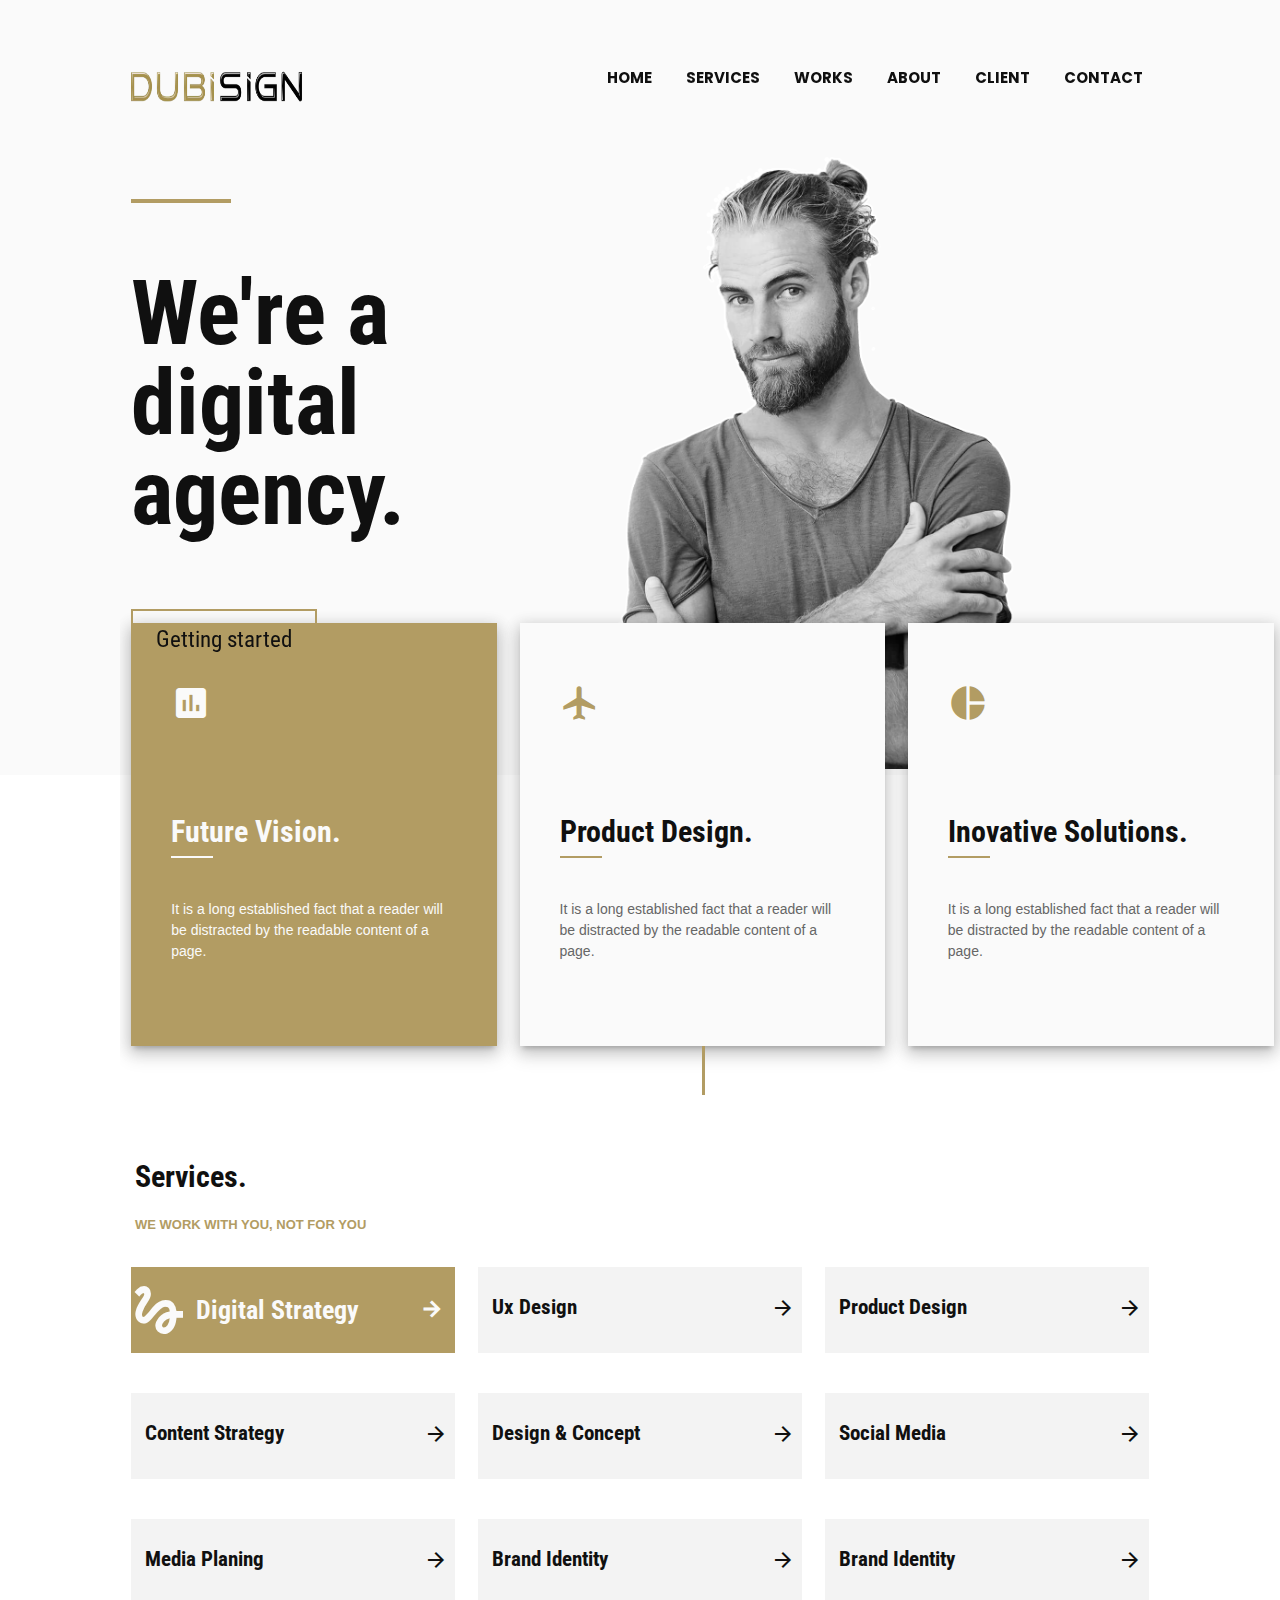
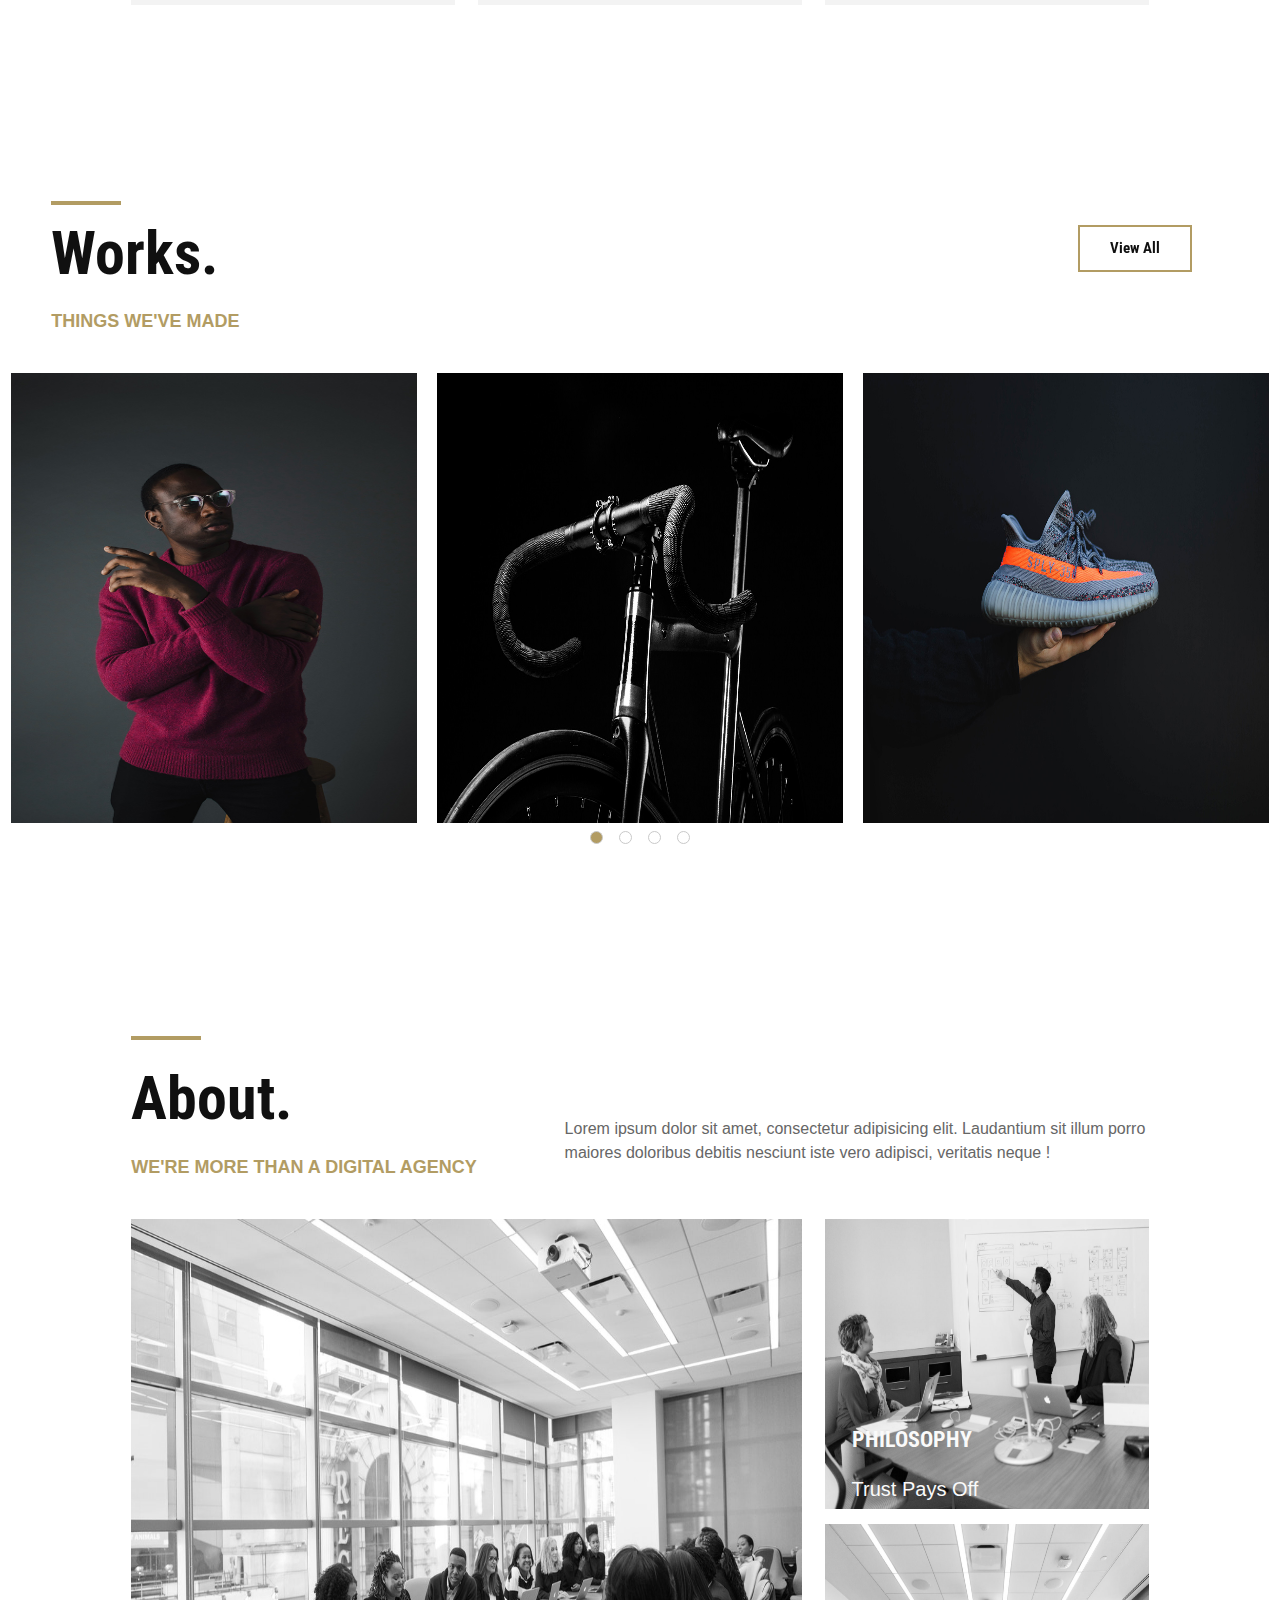
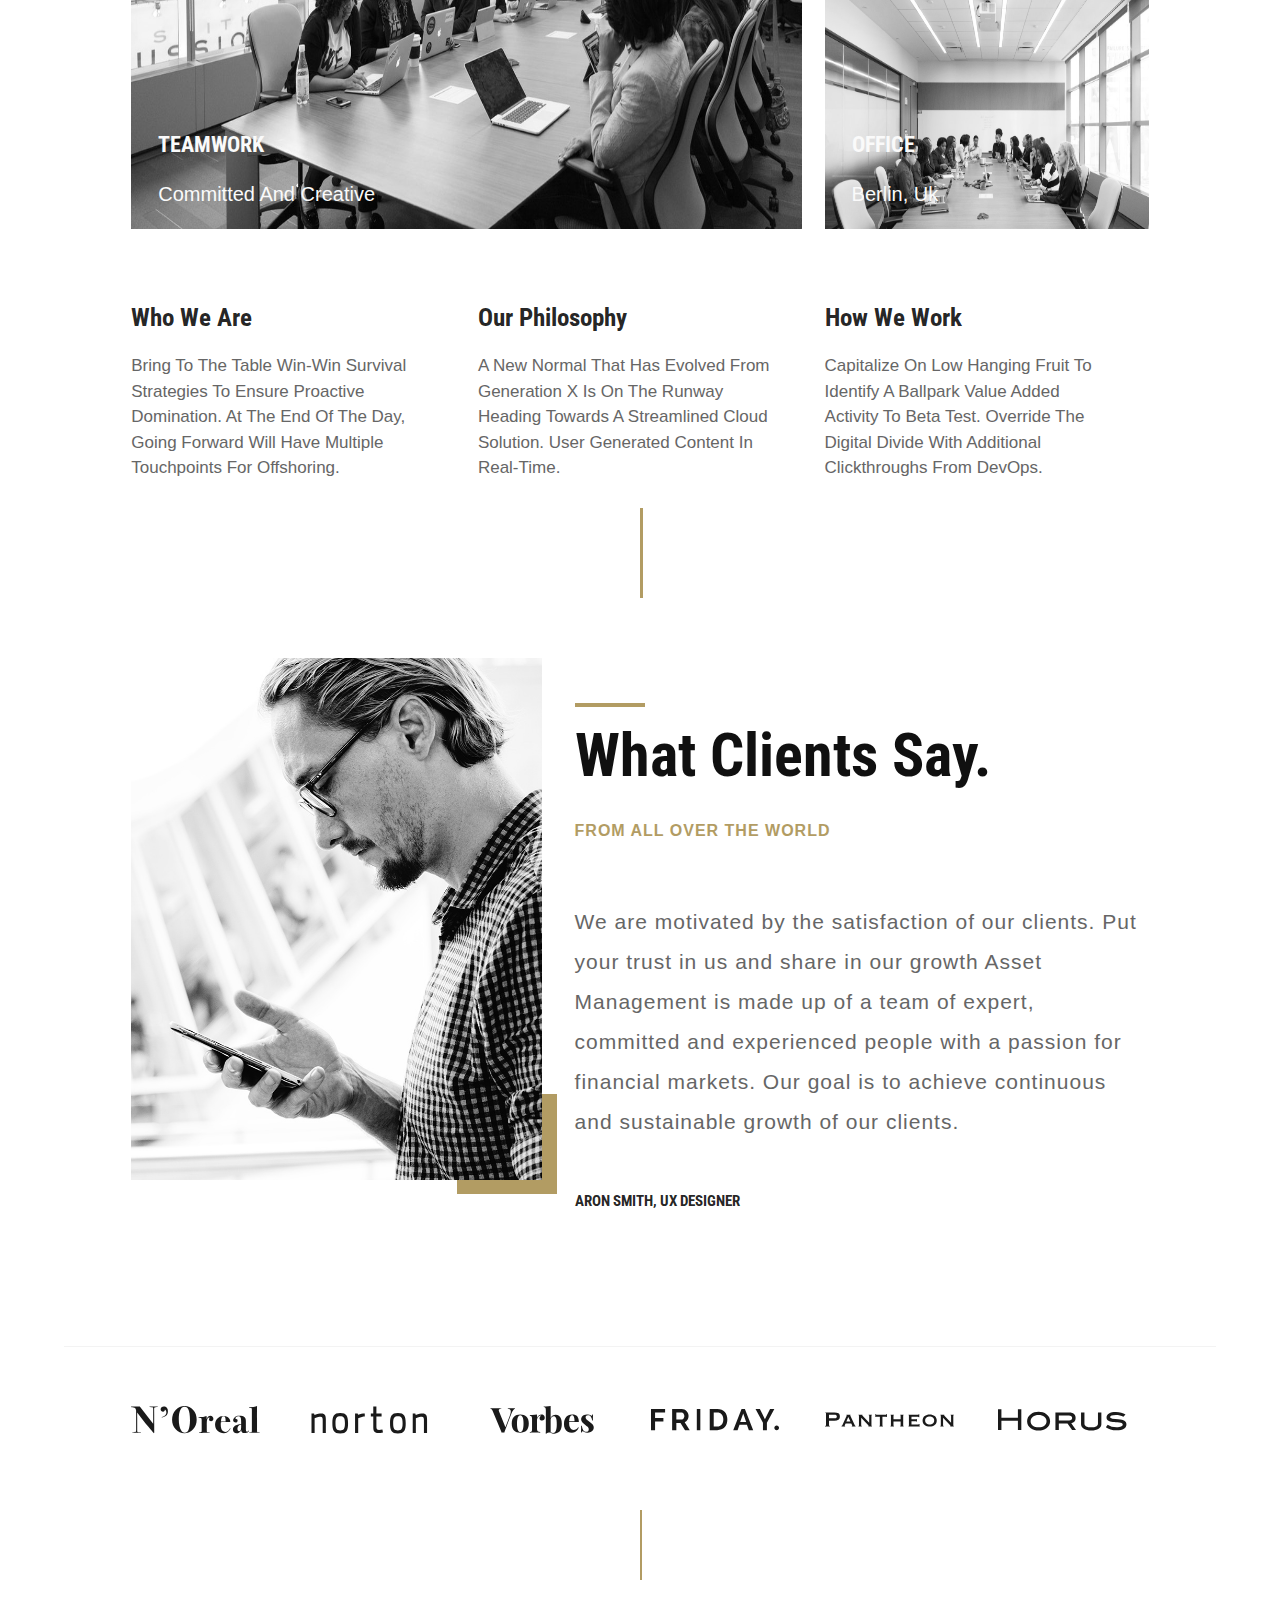
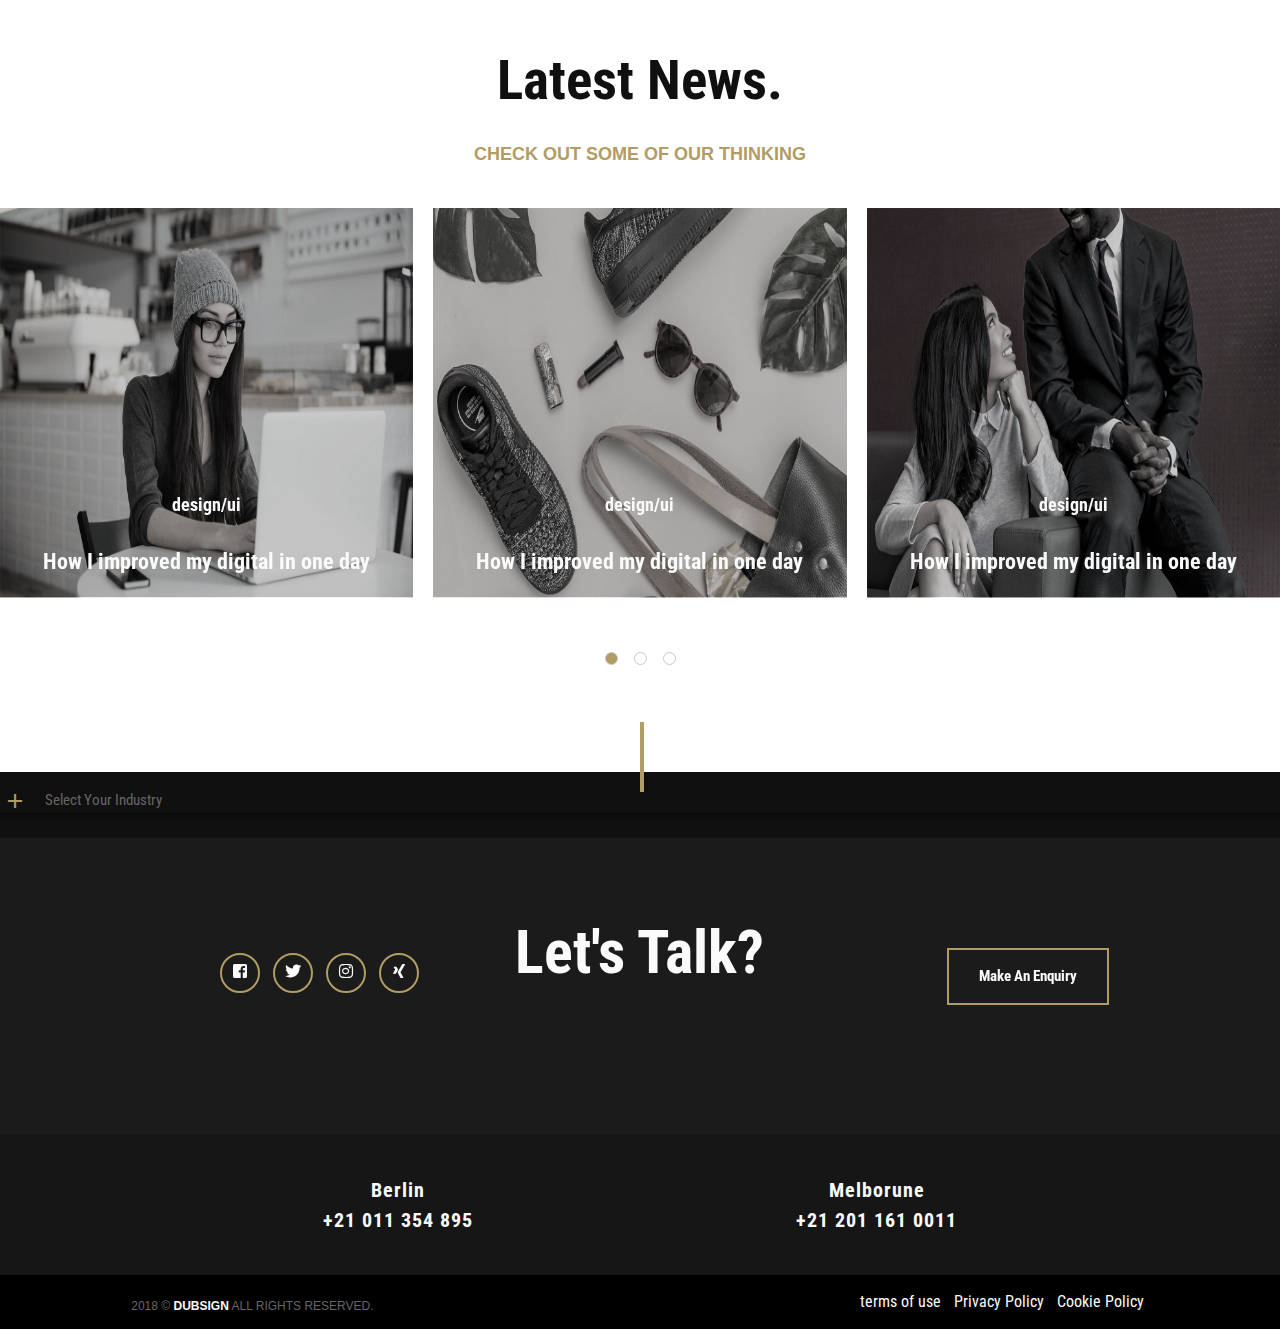
==== commit f3ad6185: "first commit" ====
--- a/index.html
+++ b/index.html
@@ -73,7 +73,7 @@
                 <div class="col s12 m12 l6">
                     <div class="text">
                         <h1>We're a digital agency.</h1>
-                        <a href="#" class="hvr-sweep-to-right"> Getting started</a>
+                        <a href="#" class="hvr-bounce-to-right"> Getting started</a>
                     </div>
                 </div>
                 <div class="col s12 m12 l6">
@@ -85,7 +85,7 @@
             <div class="special">
                 <!-- <div class="container-fluid"> -->
                 <div class="row">
-                    <!-- <div class="col s12 m4 l4">
+                    <div class="col s12 m12 l4">
                         <a href="">
                             <div class="contant contant-active z-depth-3">
                                 <div class="icon">
@@ -97,8 +97,8 @@
                             </div>
                         </a>
 
-                    </div> -->
-                    <div class="col s12 m12 l4">
+                    </div>
+                    <!-- <div class="col s12 m12 l4">
                         <a href="#">
                             <div class="contant z-depth-3">
                                 <div class="icon">
@@ -110,7 +110,7 @@
                             </div>
                         </a>
 
-                    </div>
+                    </div> -->
                     <div class="col s12 m12 l4">
                         <a href="#">
                             <div class="contant line z-depth-3">
@@ -152,7 +152,7 @@
             <h2>Services.</h2>
             <p>WE WORK WITH YOU, NOT FOR YOU</p>
             <div class="row">
-                <!-- <div class="col s12 m6 l4">
+                <div class="col s12 m6 l4">
                     <div class="box">
                         <div class="icon">
                             <i class="material-icons">gesture</i>
@@ -164,8 +164,8 @@
                             <i class="material-icons">arrow_forward</i>
                         </div>
                     </div>
-                </div> -->
-                <div class="col s12 m6 l4">
+                </div>
+                <!-- <div class="col s12 m6 l4">
                     <a href="#">
                         <div class="box-move">
                             <div class="contant">
@@ -177,7 +177,7 @@
                             </div>
                         </div>
                     </a>
-                </div>
+                </div> -->
                 <div class="col s12 m6 l4">
                     <a href="#">
                         <div class="box-move">
@@ -297,7 +297,7 @@
             </div>
             <div class="col s12 m2 l2">
                 <div class="link">
-                    <a href="#" class="hvr-sweep-to-right">view all</a>
+                    <a href="#" class="hvr-bounce-to-right">view all</a>
                 </div>
             </div>
             <div class="row">
@@ -910,7 +910,7 @@
                 </div>
                 <div class="col s12 m4 l4">
                     <div class="link">
-                        <a href="#" class="hvr-sweep-to-right">make an enquiry</a>
+                        <a href="#" class="hvr-bounce-to-right">make an enquiry</a>
                     </div>
                 </div>
             </div>
--- a/css/style.css
+++ b/css/style.css
@@ -1,6 +1,5 @@
 @import url('https://fonts.googleapis.com/css?family=Poppins:500,700|Roboto+Condensed');
-@import url('https://fonts.googleapis.com/css?family=Oswald');
-@import url('https://fonts.googleapis.com/css?family=Oswald|Roboto');
+
 
 :root {
     --main-color: #b29c63;
@@ -18,8 +17,8 @@
  body {
     padding: 0;
     margin: 0;
-    font-family: 'Oswald', sans-serif;
-    /* font-family: 'Roboto Condensed', sans-serif; */
+    /* font-family: 'Oswald', sans-serif; */
+    font-family: 'Roboto Condensed', sans-serif;
 }
 p {
     font-family: 'Roboto', sans-serif;
@@ -68,8 +67,8 @@
   }
 /* End Mobile */
 .container-fluid {
-    padding: 0 30px;
-    margin: 0 30px;
+    padding: 0 60px;
+    margin: 0 60px;
 }
 .scroll {
     display: none;
@@ -79,7 +78,7 @@
     background-color: rgba(255, 255, 255, 1);
     width: 100%;
     height: 110px;
-    line-height: 56px;
+    line-height: 35px;
     z-index: 9999;
     box-shadow: 0 0px 0px 0 rgba(0,0,0,0), 0 0px 0px 0px rgba(0,0,0,0), 0 0px 0px 0 rgba(0,0,0,0);
 }
@@ -100,7 +99,7 @@
     display: inline-block;
     font-size: 2.1rem;
     padding: 0;
-    top: 20px;
+    top: 12px;
     width: 75px;
     height: 55px;
     z-index: 9999;
@@ -109,11 +108,12 @@
 
 
 nav {
+    padding-top: 20px;
     font-family: 'Poppins', sans-serif;
     color: #000;
     background-color: transparent;
     width: 100%;
-    height: 110px;
+    height: 147px;
     line-height: 56px;
     box-shadow: 0 0px 0px 0 rgba(0,0,0,0), 0 0px 0px 0px rgba(0,0,0,0), 0 0px 0px 0 rgba(0,0,0,0);
 }
@@ -134,7 +134,7 @@
 
 nav ul a {
      
-    font-size: 1.2rem;
+    font-size: 1.0rem;
     font-weight: bold;
     color: var(--second-color);
     display: block;
@@ -168,7 +168,7 @@
     display: inline-block;
     font-size: 2.1rem;
     padding: 0;
-    top: 33px;
+    top: 45px;
     width: 200px;
     height: 36px;
 }
@@ -197,14 +197,23 @@
     position: relative;
 }
 .home .text {
-    padding: 60px 0;
+    padding: 10px 0;
 }
 .home .text h1 {
-    font-size: 7rem;
+    font-size: 6rem;
     color: var(--second-color);
     font-weight: bold;
     line-height: 6rem;
-    padding: 50px 0;
+    padding: 70px 0 45px;
+    position: relative;
+}
+.home .text h1::before {
+    content: "";
+    position: absolute;
+    background-color: var(--main-color);
+    width: 100px;
+    height: 4px;
+    top: 0px;
 }
 .home .text a {
     padding: 12px 23px;
@@ -216,15 +225,16 @@
     -moz-transition: all 0.4s;
     -ms-transition: all 0.4s;
     -o-transition: all 0.4s;
+    z-index: 999;
 }
 .home .text a:hover {
     color: var(--white-color);
-    background: var(--main-color);
 }
 .home .home-img {
     position: relative;
     width: 100%;
     height: 100%;
+    left: -100px;
 }
 .home .home-img img {
     width: 100%;
@@ -232,8 +242,8 @@
 }
 .home .special {
     position: absolute;
-    top: 75%;
-    width:91%;
+    top: 70%;
+    width: 91%;
     padding: 60px 0;
     overflow: hidden;
 }
@@ -1184,7 +1194,7 @@
 
 
 /* Sweep To Right */
-.hvr-sweep-to-right {
+.hvr-bounce-to-right {
     display: inline-block;
     vertical-align: middle;
     -webkit-transform: perspective(1px) translateZ(0);
@@ -1196,7 +1206,7 @@
     -webkit-transition-duration: 0.3s;
     transition-duration: 0.3s;
   }
-  .hvr-sweep-to-right:before {
+  .hvr-bounce-to-right:before {
     content: "";
     position: absolute;
     z-index: -1;
@@ -1204,7 +1214,7 @@
     left: 0;
     right: 0;
     bottom: 0;
-    background: var(--main-color);
+    /* background: var(--main-color); */
     -webkit-transform: scaleX(0);
     transform: scaleX(0);
     -webkit-transform-origin: 0 50%;
@@ -1216,10 +1226,10 @@
     -webkit-transition-timing-function: ease-out;
     transition-timing-function: ease-out;
   }
-  .hvr-sweep-to-right:hover, .hvr-sweep-to-right:focus, .hvr-sweep-to-right:active {
+  .hvr-bounce-to-right:hover, .hvr-bounce-to-right:focus, .hvr-bounce-to-right:active {
     color: white;
   }
-  .hvr-sweep-to-right:hover:before, .hvr-sweep-to-right:focus:before, .hvr-sweep-to-right:active:before {
+  .hvr-bounce-to-right:hover:before, .hvr-bounce-to-right:focus:before, .hvr-bounce-to-right:active:before {
     -webkit-transform: scaleX(1);
     transform: scaleX(1);
   }
@@ -1782,11 +1792,48 @@
 
 
 
-
-
-
-
-
+/* Bounce To Right */
+.hvr-bounce-to-right {
+    display: inline-block;
+    vertical-align: middle;
+    -webkit-transform: perspective(1px) translateZ(0);
+    transform: perspective(1px) translateZ(0);
+    box-shadow: 0 0 1px rgba(0, 0, 0, 0);
+    position: relative;
+    -webkit-transition-property: color;
+    transition-property: color;
+    -webkit-transition-duration: 0.5s;
+    transition-duration: 0.5s;
+  }
+  .hvr-bounce-to-right:before {
+    content: "";
+    position: absolute;
+    z-index: -1;
+    top: 0;
+    left: 0;
+    right: 0;
+    bottom: 0;
+    background: #a8914e;
+    -webkit-transform: scaleX(0);
+    transform: scaleX(0);
+    -webkit-transform-origin: 0 50%;
+    transform-origin: 0 50%;
+    -webkit-transition-property: transform;
+    transition-property: transform;
+    -webkit-transition-duration: 0.5s;
+    transition-duration: 0.5s;
+    -webkit-transition-timing-function: ease-out;
+    transition-timing-function: ease-out;
+  }
+  .hvr-bounce-to-right:hover, .hvr-bounce-to-right:focus, .hvr-bounce-to-right:active {
+    color: white;
+  }
+  .hvr-bounce-to-right:hover:before, .hvr-bounce-to-right:focus:before, .hvr-bounce-to-right:active:before {
+    -webkit-transform: scaleX(1);
+    transform: scaleX(1);
+    -webkit-transition-timing-function: cubic-bezier(0.52, 1.64, 0.37, 0.66);
+    transition-timing-function: cubic-bezier(0.52, 1.64, 0.37, 0.66);
+  }
 
 
 
@@ -1844,7 +1891,7 @@
         display: inline-block;
         font-size: 2.1rem;
         padding: 0;
-        top: 16px;
+        top: -12px;
         width: 100px;
         height: 27px;
         /* right: 2px; */
@@ -1866,9 +1913,9 @@
         display: inline-block;
         font-size: 2.1rem;
         padding: 0;
-        top: 18px;
+        top: -2px;
         left: 94%;
-        width: 65px;
+        width: 59px;
         height: 35px;
         z-index: 9999;
     } 
@@ -1890,6 +1937,9 @@
         font-weight: bold;
         line-height: 3rem;
         padding: 10px 0;
+    }
+    .home .home-img {
+        left: 0
     }
    .services {
     margin: 80rem 0px 100px;
@@ -1910,7 +1960,7 @@
         display: inline-block;
         font-size: 2.1rem;
         padding: 0;
-        top: 12px;
+        top: -12px;
         width: 80px;
         height: 26px;
         /* right: 2px; */
@@ -1932,10 +1982,10 @@
         display: inline-block;
         font-size: 2.1rem;
         padding: 0;
-        top: 20px;
-        left: 94%;
-        width: 70px;
-        height: 40px;
+        top: -3px;
+        left: 88%;
+        width: 55px;
+        height: 35px;
         z-index: 9999;
     }
    .scroll .brand-logo img {
@@ -1956,6 +2006,9 @@
         line-height: 3rem;
         padding: 10px 0;
     }
+    .home .home-img {
+        left: 0
+    }
     .services {
         margin: 90rem 0px 100px;
         position: relative;
@@ -2077,8 +2130,8 @@
   }
 
 
-  @media (min-width: 375px) and (max-width: 425px) {
-    .nav .brand-logo {
+  @media (min-width: 375px) and (max-width: 424px) {
+    /* .nav .brand-logo {
         position: absolute;
         color: #fff;
         display: inline-block;
@@ -2087,8 +2140,21 @@
         top: 12px;
         width: 0;
         height: 40px;
+       
+        left: 260px;
+    } */
+
+    .nav .brand-logo {
+        position: absolute;
+        color: #fff;
+        display: inline-block;
+        font-size: 2.1rem;
+        padding: 0;
+        top: -7px;
+        width: 100px;
+        height: 25px;
         /* right: 2px; */
-        left: 260px;
+        left: 300px;
     }
     nav .nav-wrapper {
         position: relative;
@@ -2097,8 +2163,8 @@
         top: 10px;
     }
     .nav .brand-logo img {
-        width: 100px;
-        height: 26px;
+        width: 100%;
+        height: 100%;
     }
     .scroll .brand-logo {
         position: absolute;
@@ -2106,16 +2172,16 @@
         display: inline-block;
         font-size: 2.1rem;
         padding: 0;
-        top: 20px;
-        left: 340px;
-        width: 80px;
-        height: 66px;
+        top: -8px;
+        left: 304px;
+        width: 50px;
+        height: 39px;
         z-index: 9999;
     }
-   .scroll .brand-logo img {
+   /* .scroll .brand-logo img {
     width: 70px;
     height: 40px;
-}
+} */
     .container-fluid {
         padding: 0 15px;
         margin: 0 0px;
@@ -2130,6 +2196,9 @@
         line-height: 3rem;
         padding: 10px 0;
     }
+    .home .home-img {
+        left: 0
+    }
     .services {
         margin: 103rem 0px 100px;
         position: relative;
@@ -2245,18 +2314,18 @@
 
 
 
-  @media (min-width: 320px) and (max-width: 375px) {
+  @media (min-width: 320px) and (max-width: 374px) {
     .nav .brand-logo {
         position: absolute;
         color: #fff;
         display: inline-block;
         font-size: 2.1rem;
         padding: 0;
-        top: 12px;
+        top: -8px;
         width: 0;
         height: 40px;
         /* right: 2px; */
-        left: 260px;
+        left: 200px;
     }
     nav .nav-wrapper {
         position: relative;
@@ -2274,7 +2343,7 @@
         display: inline-block;
         font-size: 2.1rem;
         padding: 0;
-        top: 10px;
+        top: 0px;
         left: 92%;
         width: 40px;
         height: 32px;
@@ -2298,6 +2367,9 @@
         line-height: 3rem;
         padding: 10px 0;
     }
+    .home .home-img {
+        left: 0
+    }
     .services {
         margin: 103rem 0px 100px;
         position: relative;
